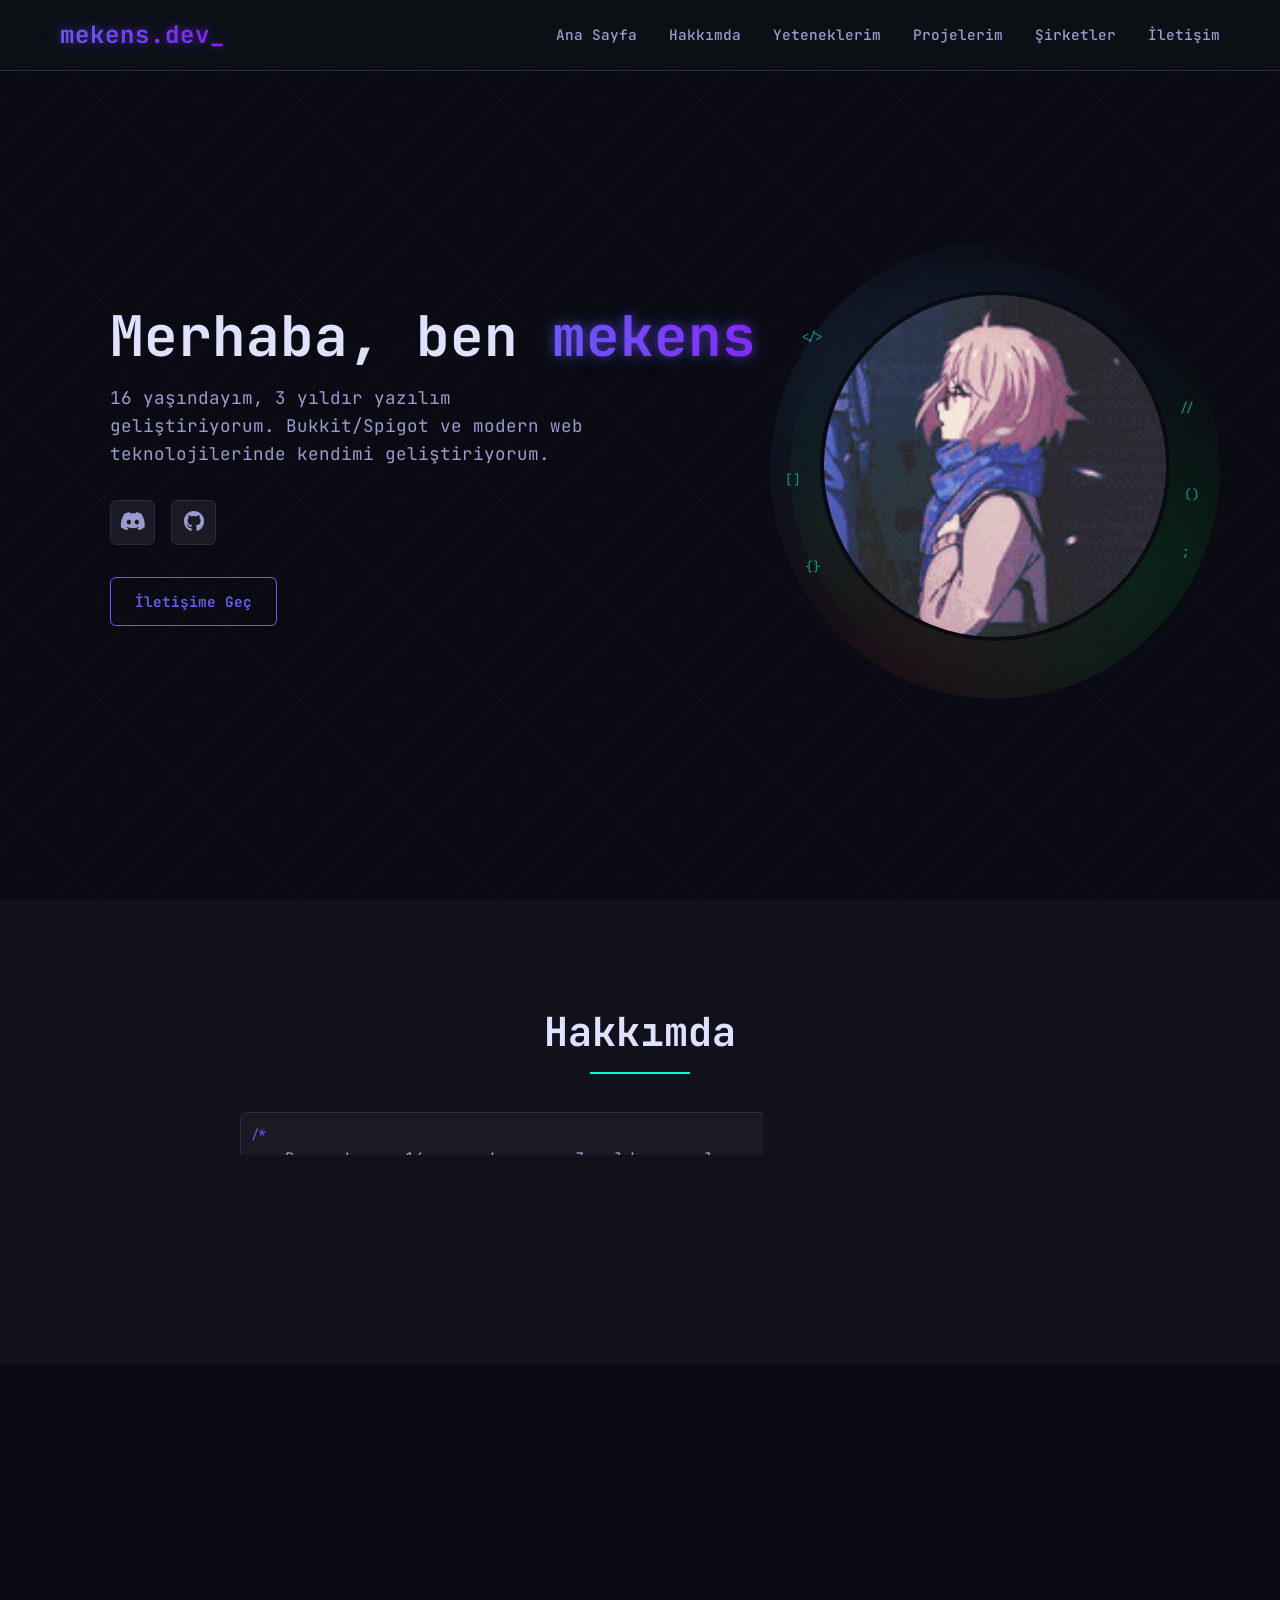
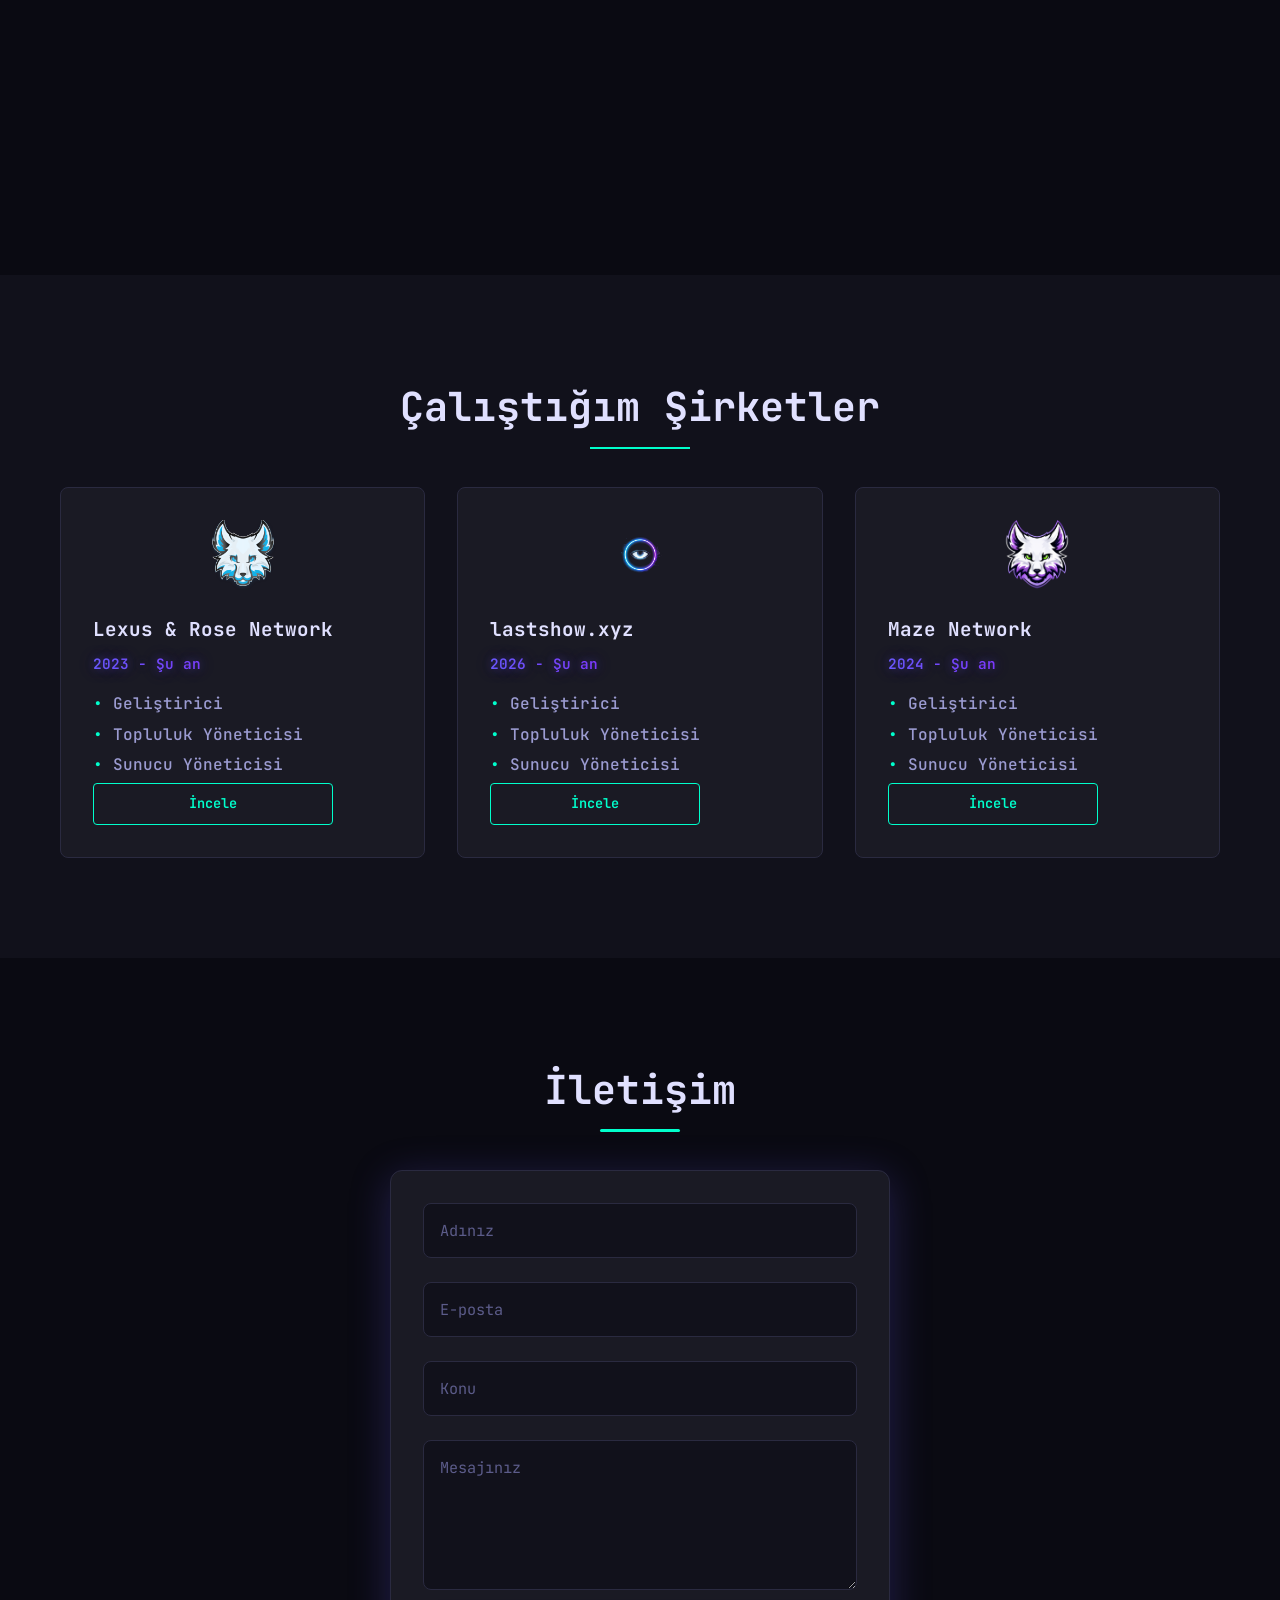
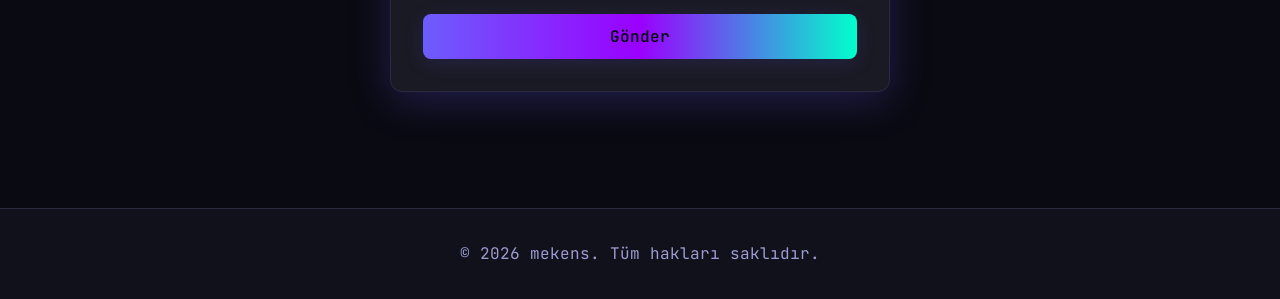
==== index.html @ 8256f4e7 "Update index.html" ====
<!DOCTYPE html>
<html lang="tr">
<head>
    <style>
        body {
            transition: opacity ease-in 0.2s;
        }

        body[unresolved] {
            opacity: 0;
            display: block;
            overflow: hidden;
            position: relative;
        }
    </style>
    <meta charset="UTF-8">
    <meta name="viewport" content="width=device-width, initial-scale=1.0">
    <title>mekens.dev</title>
    <link rel="icon" href="img/image.gif">
    <link rel="stylesheet" href="style.css?v=9">
    <link href="https://cdnjs.cloudflare.com/ajax/libs/font-awesome/6.0.0/css/all.min.css" rel="stylesheet">
    <link href="https://fonts.googleapis.com/css2?family=Inter:wght@300;400;500;600;700;800&amp;display=swap"
        rel="stylesheet">
    <style>
        .fade-in {
            opacity: 1 !important;
            transform: none !important;
            transition: all 0.8s cubic-bezier(.4, 2, .6, 1);
        }

        section,
        .skill-card,
        .company-card,
        .project-card {
            opacity: 0;
            transform: translateY(40px);
        }

        .fade-in-up {
            opacity: 0;
            transform: translateY(40px);
        }

        .fade-in-up.start-anim {
            opacity: 1 !important;
            transform: none !important;
            transition: all 0.8s cubic-bezier(.4, 2, .6, 1);
        }
        
        .stats-grid {
            display: grid;
            grid-template-columns: repeat(auto-fit, minmax(200px, 1fr));
            gap: 2rem;
            max-width: 800px;
            margin: 0 auto;
        }
        
        .stat-card {
            background: var(--bg-card);
            border: 1px solid var(--border-color);
            border-radius: 8px;
            padding: 2rem;
            text-align: center;
            transition: all 0.3s ease;
            position: relative;
            overflow: hidden;
            font-family: 'JetBrains Mono', monospace;
        }
        
        .stat-card::before {
            content: '';
            position: absolute;
            top: 0;
            left: 0;
            width: 100%;
            height: 3px;
            background: var(--terminal-green);
            transform: scaleX(0);
            transition: transform 0.3s ease;
        }
        
        .stat-card:hover::before {
            transform: scaleX(1);
        }
        
        .stat-card:hover {
            transform: translateY(-5px);
            border-color: var(--terminal-green);
            box-shadow: var(--shadow-medium);
        }
        
        .stat-number {
            font-size: 3.5rem;
            font-weight: 700;
            color: var(--terminal-green);
            line-height: 1.2;
            margin-bottom: 0.5rem;
        }
        
        .stat-label {
            font-size: 1rem;
            color: var(--text-secondary);
            text-transform: uppercase;
            letter-spacing: 1px;
        }
        
        .stat-icon {
            font-size: 2rem;
            color: var(--accent-primary);
            margin-bottom: 1rem;
        }
    </style>
</head>
<body>
<div id="loader">
    <div class="loader-content">
        <span class="loader-logo">mekens.dev</span>
        <div class="loader-bar">
            <div class="loader-progress"></div>
        </div>
        <p class="loader-text">Yükleniyor...</p>
    </div>
</div>
    <div class="matrix-bg"></div>
    <nav class="navbar">
        <div class="container nav-flex">
            <div class="logo">mekens.dev</div>
            <ul class="nav-menu">
                <li><a href="#home">Ana Sayfa</a></li>
                <li><a href="#about">Hakkımda</a></li>
                <li><a href="#skills">Yeteneklerim</a></li>
                <li><a href="#projects">Projelerim</a></li>
                <li><a href="#companies">Şirketler</a></li>
                <li><a href="#contact">İletişim</a></li>
            </ul>
            <div class="hamburger">
                <span></span><span></span><span></span>
            </div>
        </div>
    </nav>

    <section id="home" class="hero fade-in-up start-anim fade-in">
        <div class="container hero-flex">
            <div class="hero-text">
                <h1>Merhaba, ben <span class="highlight">mekens</span></h1>
                <p>16 yaşındayım, 3 yıldır yazılım geliştiriyorum. Bukkit/Spigot ve modern web teknolojilerinde kendimi
                    geliştiriyorum.</p>
                <div class="social-links">
                    <a href="https://discord.com/users/962366918805823518" target="_blank" title="Discord"><i class="fab fa-discord"></i></a>
                    <a href="https://github.com/imekensdev" target="_blank" title="GitHub"><i
class="fab fa-github"></i></a>
                </div>
                <a href="#contact" class="btn btn-primary">İletişime Geç</a>
            </div>
            <div class="hero-img fade-in-up start-anim">
                <div class="code-particle">&lt;/&gt;</div>
                <div class="code-particle">//</div>
                <div class="code-particle">{}</div>
                <div class="code-particle">()</div>
                <div class="code-particle">[]</div>
                <div class="code-particle">;</div>
                <img src="img/image.gif" alt="mekens" id="profile-pic">
            </div>
        </div>
    </section>

    <section id="about" class="about fade-in-up start-anim fade-in">
        <div class="container">
            <h2>Hakkımda</h2>
            <p>Ben mekens, 16 yaşındayım ve 3 yıldır yazılım geliştiriyorum. Front End ve Bukkit/Spigot plugin
                geliştirme konularında tecrübeliyim. Kod yazmayı, yeni teknolojiler öğrenmeyi ve yaratıcı projeler
                üretmeyi seviyorum.</p>
        </div>
    </section>

    <section id="skills" class="skills fade-in-up start-anim fade-in">
        <div class="container">
            <h2>Yeteneklerim</h2>
            <div class="skills-grid">
                <div class="skill-card fade-in">
                    <div class="skill-icon">
                        <i class="fab fa-html5"></i>
                    </div>
                    <span>HTML5</span>
                </div>
                <div class="skill-card fade-in">
                    <div class="skill-icon">
                        <i class="fab fa-java"></i>
                    </div>
                    <span>Java</span>
                </div>
                <div class="skill-card fade-in">
                    <div class="skill-icon">
                        <i class="fab fa-js"></i>
                    </div>
                    <span>JavaScript</span>
                </div>
                <div class="skill-card fade-in">
                    <div class="skill-icon">
                        <i class="fas fa-cube"></i>
                    </div>
                    <span>Bukkit/Spigot</span>
                </div>
            </div>
        </div>
    </section>

    <section id="projects" class="projects fade-in-up start-anim fade-in">
        <div class="container">
            <h2>Projelerim</h2>
            <div class="projects-grid">

                <div class="project-card fade-in">
                    <div class="project-image">
                        <img src="img/survivaltitanium.png" alt="Lexus Network Kutucu Furkan Sistemi">
                    </div>
                    <div class="project-content">
                        <h3>Lexus Network Kutucu Furkan Sistemi</h3>
                        <p>
                            Bukkit altyapısı ile Lexus Network sunucusu için Kutucu Furkan sistemi geliştirildi.

                            Oyuncular artık Kutucu Furkan üzerinden özel kutulara erişebilir ve çeşitli ödüller
                            kazanabilirler.

                            Sistem, oyuncuların farklı kutuları açarak nadir eşyalar, ekipmanlar ve çeşitli sürpriz
                            ödüller elde edebileceği bir mekanik sunar.

                            Kutuların içeriği oyunculara oyunda avantaj sağlayabilecek çeşitli eşyalar ve ödüller
                            barındıracak şekilde hazırlanmıştır.

                            Kutucu Furkan sistemi, sunucu ekonomisini ve oyuncu etkileşimini destekleyen gelişmiş bir
                            ödül ve kutu mekanizması olarak tasarlanmıştır.
                        </p>
                        <div class="project-links">
                            <a href="https://discord.gg/lexusnetwork" target="_blank" class="btn btn-small">İncele</a>
                        </div>
                    </div>
                </div>

<div class="project-card fade-in">
                    <div class="project-image">
                        <img src="img/lastshow.png" alt="lastshow.xyz Dijital Profil Sistemi">
                    </div>
                    <div class="project-content">
                        <h3>lastshow.xyz Dijital Profil Sistemi</h3>
                        <p>
PHP altyapısı ile geliştirilen bu sistem, kullanıcıların kendi dijital kimliklerini tek bir sayfa üzerinden oluşturabilmelerini sağlar.

Kullanıcılar artık profil, bağlantılar ve kişisel içeriklerini tek bir link altında toplayarak modern ve düzenli bir görünüm elde edebilirler.

Sistem, saniyeler içinde kişisel sayfa oluşturma imkânı sunarak hızlı ve pratik bir kullanım deneyimi sağlar.

Her kullanıcı kendi tarzına uygun tasarımı seçebilir, sosyal medya ve diğer bağlantılarını kolayca yönetebilir.

lastshow.xyz Dijital Profil Sistemi, dijital varlığını profesyonel şekilde sergilemek isteyen kullanıcılar için modern, hızlı ve esnek bir profil oluşturma çözümü olarak tasarlanmıştır.
                        </p>
                        <div class="project-links">
                            <a href="https://lastshow.xyz" target="_blank" class="btn btn-small">İncele</a>
                        </div>
                    </div>
                </div>

<div class="project-card fade-in">
                    <div class="project-image">
                        <img src="img/mazenetwork.png" alt="Maze Network Gelişmiş AmetistPvP Sunucusu">
                    </div>
                    <div class="project-content">
                        <h3>Maze Network Gelişmiş AmetistPvP Sunucusu</h3>
<p>
    <strong>Java ve Spigot/Paper tabanlı geliştirilen AmetistPvP sunucusu.</strong>
    Projede sunucuya özel oyun mekanikleri, sistemler ve GUI'ler dahil olmak üzere çeşitli Minecraft pluginleri geliştirdim.

    Sunucu altyapısında Java ve Spigot/Paper API kullanarak özel AmetistPvP sistemleri, oyuncu yönetimi, ekonomi ve oyun mekanikleri geliştirdim.
    Ayrıca sunucu ile entegre çalışan <strong>özel Maze Client</strong> üzerinde Minecraft 1.8.9 tabanlı geliştirmeler gerçekleştirdim.

    Projenin geliştirme ve altyapı süreçlerinde Java, Spigot/Paper, MySQL ve çeşitli sunucu teknolojilerini aktif olarak kullandım.
</p>
                        <div class="project-links">
                            <a href="https://discord.gg/AG2TsraMF6" target="_blank" class="btn btn-small">İncele</a>
                        </div>
                    </div>
                </div>

                <div class="project-card fade-in">
                    <div class="project-image">
                        <div class="placeholder-icon">
                            <i class="fas fa-question"></i>
                        </div>
                    </div>
                    <div class="project-content">
                        <h3>Eklenmedi</h3>
                        <p>Henüz Eklenmedi</p>
                        <div class="project-links">
                            <a href="#home" class="btn btn-small">İncele</a>
                        </div>
                    </div>
                </div>

            </div>
        </div>
    </section>

<section id="companies" class="companies fade-in-up start-anim fade-in">
    <div class="container">
        <h2>Çalıştığım Şirketler</h2>

        <div class="companies-list">

            <div class="company-card fade-in">
                <div class="company-logo">
                    <img src="img/lexusnetwork.png" alt="Lexus & Rose Network" class="company-image">
                </div>
                <div class="company-info">
                    <h3>Lexus & Rose Network</h3>
                    <span>2023 - Şu an</span>
                    <ul class="company-roles">
                        <li>Geliştirici</li>
                        <li>Topluluk Yöneticisi</li>
                        <li>Sunucu Yöneticisi</li>
                    </ul>
                    <a href="https://lexusnw.com.tr" target="_blank" class="btn btn-small company-btn">İncele</a>
                </div>
            </div>

                        <div class="company-card fade-in">
                <div class="company-logo">
                    <img src="img/lastshow.png" alt="lastshow.xyz" class="company-image">
                </div>
                <div class="company-info">
                    <h3>lastshow.xyz</h3>
                    <span>2026 - Şu an</span>
                    <ul class="company-roles">
                        <li>Geliştirici</li>
                        <li>Topluluk Yöneticisi</li>
                        <li>Sunucu Yöneticisi</li>
                    </ul>
                    <a href="https://lastshow.xyz" target="_blank" class="btn btn-small company-btn">İncele</a>
                </div>
            </div>
            
                                 <div class="company-card fade-in">
                <div class="company-logo">
                    <img src="img/mazenetwork.png" alt="Maze Network" class="company-image">
                </div>
                <div class="company-info">
                    <h3>Maze Network</h3>
                    <span>2024 - Şu an</span>
                    <ul class="company-roles">
                        <li>Geliştirici</li>
                        <li>Topluluk Yöneticisi</li>
                        <li>Sunucu Yöneticisi</li>
                    </ul>
                    <a href="https://discord.gg/AG2TsraMF6" target="_blank" class="btn btn-small company-btn">İncele</a>
                </div>
            </div>

        </div>
    </div>
</section>

    <section id="contact" class="contact fade-in-up start-anim fade-in">
        <div class="container">
            <h2>İletişim</h2>
            <form id="contact-form">
                <input type="text" name="name" placeholder="Adınız" required="">
                <input type="email" name="email" placeholder="E-posta" required="">
                <input type="text" name="subject" placeholder="Konu" required="">
                <textarea name="message" placeholder="Mesajınız" required=""></textarea>
                <button type="submit" class="btn btn-primary">Gönder</button>
            </form>
            <div id="form-message"></div>
        </div>
    </section>

    <footer class="footer">
        <div class="container">
            <p>© 2026 mekens. Tüm hakları saklıdır.</p>
        </div>
    </footer>

    <script src="main.min.js"></script>

    <script>
        function updateStatistics() {
            const projectCards = document.querySelectorAll('.project-card');
            let validProjects = 0;
            
            projectCards.forEach(card => {
                const title = card.querySelector('h3')?.textContent || '';
                const description = card.querySelector('p')?.textContent || '';
                
                if (!title.includes('Eklenmedi') && !description.includes('Henüz Eklenmedi')) {
                    validProjects++;
                }
            });
            
            const companyCards = document.querySelectorAll('.company-card');
            const totalCompanies = companyCards.length;
            
            const projectsElement = document.getElementById('total-projects');
            const companiesElement = document.getElementById('total-companies');
            
            if (projectsElement) {
                projectsElement.textContent = validProjects;
            }
            
            if (companiesElement) {
                companiesElement.textContent = totalCompanies;
            }
        }

        document.addEventListener('contextmenu', event => event.preventDefault());

        document.addEventListener('copy', event => event.preventDefault());
        document.addEventListener('cut', event => event.preventDefault());
        document.addEventListener('paste', event => event.preventDefault());

        document.onkeydown = function (e) {
            if (e.keyCode == 123) return false;
            if (e.ctrlKey && e.shiftKey && (e.keyCode == 73 || e.keyCode == 74 || e.keyCode == 67)) return false;
            if (e.ctrlKey && (e.keyCode == 85 || e.keyCode == 83)) return false;
        };

        document.addEventListener('DOMContentLoaded', function () {
            const themeToggleBtn = document.getElementById('theme-toggle');
            const body = document.body;
            const themeIcon = themeToggleBtn.querySelector('i');

            const savedTheme = localStorage.getItem('theme') || 'dark';
            if (savedTheme === 'light') {
                body.classList.add('light-mode');
                themeIcon.classList.remove('fa-moon');
                themeIcon.classList.add('fa-sun');
            } else {
                themeIcon.classList.add('fa-moon');
            }

            themeToggleBtn.addEventListener('click', () => {
                body.classList.toggle('light-mode');

                if (body.classList.contains('light-mode')) {
                    themeIcon.classList.remove('fa-moon');
                    themeIcon.classList.add('fa-sun');
                    localStorage.setItem('theme', 'light');
                } else {
                    themeIcon.classList.remove('fa-sun');
                    themeIcon.classList.add('fa-moon');
                    localStorage.setItem('theme', 'dark');
                }
            });

            const contactForm = document.getElementById('contact-form');
            const formMessageDiv = document.getElementById('form-message');

            if (contactForm) {
                contactForm.addEventListener('submit', function (e) {
                    e.preventDefault();

                    const name = contactForm.querySelector('input[name="name"]');
                    const email = contactForm.querySelector('input[name="email"]');
                    const subject = contactForm.querySelector('input[name="subject"]');
                    const message = contactForm.querySelector('textarea[name="message"]');

                    if (!name.value || !email.value || !subject.value || !message.value) {
                        showFormMessage('❌ Lütfen tüm alanları doldurun!', 'error');
                        return;
                    }

                    if (!email.value.includes('@') || !email.value.includes('.')) {
                        showFormMessage('❌ Geçerli bir e-posta adresi girin!', 'error');
                        return;
                    }

                    showFormMessage('✅ Mesajınız gönderiliyor...', 'info');
                    setTimeout(() => {
                        showFormMessage('✅ Başarıyla gönderildi!', 'success');
                        contactForm.reset();
                    }, 1500);

                });
            }

            function showFormMessage(text, type) {
                formMessageDiv.textContent = text;
                formMessageDiv.className = '';
                formMessageDiv.classList.add('form-message', type);
                setTimeout(() => {
                    formMessageDiv.textContent = '';
                    formMessageDiv.className = '';
                }, 5000);
            }
            
            updateStatistics();
        });

        window.addEventListener("load", function(){

setTimeout(()=>{

const loader = document.getElementById("loader")

loader.style.opacity = "0"
loader.style.transition = "opacity 0.5s ease"

setTimeout(()=>{
loader.style.display = "none"
},500)

},2000)

})
    </script>

</body>
</html>
---- style.css ----
@import url('https://fonts.googleapis.com/css2?family=JetBrains+Mono:wght@300;400;500;600;700&family=Inter:wght@300;400;500;600;700;800&display=swap');

:root {
    --bg-primary: #0a0a12;
    --bg-secondary: #11111b;
    --bg-card: #1a1a24;
    --bg-hover: #232334;
    --text-primary: #e0e0ff;
    --text-secondary: #9b9bd1;
    --text-muted: #5c5c8a;
    --accent-primary: #6d5dfc;
    --accent-secondary: #9a00ff;
    --accent-success: #00ffcc;
    --accent-warning: #ffcc00;
    --accent-error: #ff0066;
    --border-color: #2a2a40;
    --terminal-green: #00ffcc;
    --terminal-blue: #0099ff;
    --terminal-purple: #cc66ff;
    --shadow-light: 0 4px 20px rgba(109, 93, 252, 0.15);
    --shadow-medium: 0 8px 40px rgba(109, 93, 252, 0.25);
    --shadow-heavy: 0 16px 60px rgba(109, 93, 252, 0.35);
    --glow: 0 0 25px rgba(109, 93, 252, 0.5);
}

* {
    margin: 0;
    padding: 0;
    box-sizing: border-box;
}

body {
    font-family: 'Inter', sans-serif;
    background: var(--bg-primary);
    color: var(--text-primary);
    line-height: 1.6;
    overflow-x: hidden;
}

body::before {
    content: '';
    position: fixed;
    top: 0;
    left: 0;
    width: 100%;
    height: 100%;
    background: 
        radial-gradient(circle at 20% 80%, rgba(88, 166, 255, 0.05) 0%, transparent 50%),
        radial-gradient(circle at 80% 20%, rgba(247, 129, 102, 0.05) 0%, transparent 50%);
    pointer-events: none;
    z-index: -1;
}

.container {
    max-width: 1200px;
    margin: 0 auto;
    padding: 0 20px;
}

::-webkit-scrollbar {
    width: 12px;
}

::-webkit-scrollbar-track {
    background: var(--bg-secondary);
}

::-webkit-scrollbar-thumb {
    background: var(--accent-primary);
    border-radius: 6px;
    border: 2px solid var(--bg-secondary);
}

::-webkit-scrollbar-thumb:hover {
    background: var(--accent-secondary);
}

.navbar {
    background: rgba(13, 17, 23, 0.95);
    backdrop-filter: blur(20px);
    border-bottom: 1px solid var(--border-color);
    position: fixed;
    top: 0;
    width: 100%;
    z-index: 1000;
    transition: all 0.3s ease;
}

.nav-flex {
    display: flex;
    align-items: center;
    justify-content: space-between;
    height: 70px;
}

.logo {
    font-family: 'JetBrains Mono', monospace;
    font-size: 1.5rem;
    font-weight: 700;
    letter-spacing: 1px;
    position: relative;

    background: linear-gradient(90deg, #6d5dfc, #9a00ff, #00ffcc, #6d5dfc);
    background-size: 400%;
    -webkit-background-clip: text;
    -webkit-text-fill-color: transparent;
    animation: rgbFlow 6s linear infinite;

    text-shadow: 0 0 10px rgba(109, 93, 252, 0.4),
                 0 0 20px rgba(154, 0, 255, 0.3),
                 0 0 30px rgba(0, 255, 204, 0.2);
}

.logo::after {
    content: '_';
    animation: blink 1s infinite;
    color: #58a6ff;
}

@keyframes rgbFlow {
    0% { background-position: 0% 50%; }
    50% { background-position: 100% 50%; }
    100% { background-position: 0% 50%; }
}

@keyframes blink {
    0%, 50%, 100% { opacity: 1; }
    25%, 75% { opacity: 0; }
}

.nav-menu {
    display: flex;
    gap: 2rem;
    list-style: none;
}

.nav-menu li a {
    text-decoration: none;
    color: var(--text-secondary);
    font-weight: 500;
    font-size: 0.9rem;
    transition: all 0.3s ease;
    position: relative;
    padding: 8px 0;
    font-family: 'JetBrains Mono', monospace;
}

.nav-menu li a::before {
    content: '>';
    position: absolute;
    left: -15px;
    opacity: 0;
    color: var(--terminal-green);
    transition: all 0.3s ease;
}

.nav-menu li a:hover {
    color: var(--text-primary);
}

.nav-menu li a:hover::before {
    opacity: 1;
    left: -20px;
}

.hamburger {
    display: none;
    flex-direction: column;
    cursor: pointer;
    gap: 4px;
}

.hamburger span {
    width: 25px;
    height: 2px;
    background: var(--accent-primary);
    border-radius: 1px;
    transition: all 0.3s ease;
}

.hero {
    background: var(--bg-primary);
    padding: 120px 0 80px 0;
    min-height: 100vh;
    display: flex;
    align-items: center;
    position: relative;
}

.hero::before {
    content: '';
    position: absolute;
    top: 0;
    left: 0;
    width: 100%;
    height: 100%;
    background: 
        linear-gradient(45deg, transparent 49%, rgba(88, 166, 255, 0.03) 50%, transparent 51%),
        linear-gradient(-45deg, transparent 49%, rgba(247, 129, 102, 0.03) 50%, transparent 51%);
    background-size: 50px 50px;
    pointer-events: none;
}

.hero-flex {
    display: flex;
    align-items: center;
    justify-content: space-between;
    gap: 4rem;
    position: relative;
    z-index: 1;
}

.hero-text {
    flex: 1;
}

.hero-text h1 {
    font-family: 'JetBrains Mono', monospace;
    font-size: 3.5rem;
    font-weight: 700;
    margin-bottom: 1rem;
    line-height: 1.1;
    color: var(--text-primary);
}

.hero-text h1 .highlight {
    background: linear-gradient(90deg, #6d5dfc, #9a00ff, #00ffcc, #6d5dfc);
    background-size: 400%;
    -webkit-background-clip: text;
    -webkit-text-fill-color: transparent;
    animation: rgbFlow 6s linear infinite;

    text-shadow: 0 0 10px rgba(109, 93, 252, 0.4),
                 0 0 20px rgba(154, 0, 255, 0.3),
                 0 0 30px rgba(0, 255, 204, 0.2);
}

@keyframes rgbFlow {
    0% { background-position: 0% 50%; }
    50% { background-position: 100% 50%; }
    100% { background-position: 0% 50%; }
}

.hero-text p {
    font-size: 1.1rem;
    color: var(--text-secondary);
    margin-bottom: 2rem;
    max-width: 500px;
    font-family: 'JetBrains Mono', monospace;
}

.hero-text p::before {
    content: '';
    color: var(--accent-primary);
}

.btn {
    padding: 12px 24px;
    border-radius: 6px;
    border: 1px solid var(--accent-primary);
    font-size: 0.9rem;
    font-weight: 600;
    background: transparent;
    color: var(--accent-primary);
    cursor: pointer;
    transition: all 0.3s ease;
    text-decoration: none;
    display: inline-block;
    position: relative;
    overflow: hidden;
    font-family: 'JetBrains Mono', monospace;
}

.btn::before {
    content: '';
    position: absolute;
    top: 0;
    left: -100%;
    width: 100%;
    height: 100%;
    background: var(--accent-primary);
    transition: left 0.3s ease;
    z-index: -1;
}

.btn:hover::before {
    left: 0;
}

.btn:hover {
    color: var(--bg-primary);
    transform: translateY(-2px);
    box-shadow: var(--shadow-medium);
}

.btn-small {
    padding: 8px 16px;
    font-size: 0.8rem;
}

.hero-img {
    position: relative;
}

.hero-img::before {
    content: '';
    position: absolute;
    top: -50px;
    left: -50px;
    right: -50px;
    bottom: -50px;
    background: 
        radial-gradient(circle at 20% 30%, rgba(88, 166, 255, 0.1) 0%, transparent 50%),
        radial-gradient(circle at 80% 70%, rgba(0, 255, 65, 0.1) 0%, transparent 50%),
        radial-gradient(circle at 40% 80%, rgba(247, 129, 102, 0.1) 0%, transparent 50%);
    border-radius: 50%;
    z-index: -1;
    animation: float 6s ease-in-out infinite;
}

.hero-img::after {
    content: '';
    position: absolute;
    top: -30px;
    left: -30px;
    right: -30px;
    bottom: -30px;
    background: 
        radial-gradient(circle at 60% 20%, rgba(88, 166, 255, 0.05) 0%, transparent 50%),
        radial-gradient(circle at 10% 60%, rgba(0, 255, 65, 0.05) 0%, transparent 50%);
    border-radius: 50%;
    z-index: -2;
    animation: float 8s ease-in-out infinite reverse;
}

.code-particle {
    position: absolute;
    color: var(--terminal-green);
    font-family: 'JetBrains Mono', monospace;
    font-size: 0.8rem;
    opacity: 0.6;
    pointer-events: none;
    animation: particleFloat 4s ease-in-out infinite;
}

.code-particle:nth-child(1) {
    top: 10%;
    left: -20px;
    animation-delay: 0s;
}

.code-particle:nth-child(2) {
    top: 30%;
    right: -25px;
    animation-delay: 1s;
}

.code-particle:nth-child(3) {
    bottom: 20%;
    left: -15px;
    animation-delay: 2s;
}

.code-particle:nth-child(4) {
    bottom: 40%;
    right: -30px;
    animation-delay: 3s;
}

.code-particle:nth-child(5) {
    top: 50%;
    left: -35px;
    animation-delay: 0.5s;
}

.code-particle:nth-child(6) {
    top: 70%;
    right: -20px;
    animation-delay: 1.5s;
}

@keyframes float {
    0%, 100% { transform: translateY(0px) rotate(0deg); }
    50% { transform: translateY(-10px) rotate(180deg); }
}

@keyframes particleFloat {
    0%, 100% { 
        transform: translateY(0px) translateX(0px) rotate(0deg);
        opacity: 0.6;
    }
    25% { 
        transform: translateY(-15px) translateX(5px) rotate(90deg);
        opacity: 0.8;
    }
    50% { 
        transform: translateY(-10px) translateX(-5px) rotate(180deg);
        opacity: 0.4;
    }
    75% { 
        transform: translateY(-5px) translateX(10px) rotate(270deg);
        opacity: 0.9;
    }
}

.hero-img img {
    width: 350px;
    height: 350px;
    border-radius: 50%;
    object-fit: cover;
    border: 4px solid var(--bg-primary);
    transition: all 0.3s ease;
    position: relative;
    z-index: 1;
}

.hero-img:hover img {
    transform: scale(1.05);
}

.social-links {
    display: flex;
    gap: 1rem;
    margin-bottom: 2rem;
}

.social-links a {
    color: var(--text-secondary);
    font-size: 1.3rem;
    background: var(--bg-card);
    border: 1px solid var(--border-color);
    border-radius: 6px;
    width: 45px;
    height: 45px;
    display: flex;
    align-items: center;
    justify-content: center;
    transition: all 0.3s ease;
    text-decoration: none;
}

.social-links a:hover {
    color: var(--terminal-green);
    background: var(--bg-hover);
    border-color: var(--terminal-green);
    transform: translateY(-3px);
    box-shadow: var(--shadow-light);
}

section {
    padding: 100px 0;
    position: relative;
}

section h2 {
    font-family: 'JetBrains Mono', monospace;
    font-size: 2.5rem;
    font-weight: 700;
    margin-bottom: 3rem;
    text-align: center;
    color: var(--text-primary);
    position: relative;
}

section h2::before {
    content: '';
    color: var(--accent-primary);
}

section h2::after {
    content: '';
    position: absolute;
    bottom: -10px;
    left: 50%;
    transform: translateX(-50%);
    width: 100px;
    height: 2px;
    background: var(--terminal-green);
}

.about {
    background: var(--bg-secondary);
}

.about p {
    max-width: 800px;
    margin: 0 auto;
    font-size: 1rem;
    color: var(--text-secondary);
    text-align: center;
    line-height: 1.8;
    font-family: 'JetBrains Mono', monospace;
    background: var(--bg-card);
    padding: 2rem;
    border-radius: 8px;
    border: 1px solid var(--border-color);
    position: relative;
}

.about p::before {
    content: '/*';
    position: absolute;
    top: 10px;
    left: 10px;
    color: var(--accent-primary);
    font-size: 0.8rem;
}

.about p::after {
    content: '*/';
    position: absolute;
    bottom: 10px;
    right: 10px;
    color: var(--accent-primary);
    font-size: 0.8rem;
}

/* Skills Section */
.skills-grid {
    display: grid;
    grid-template-columns: repeat(auto-fit, minmax(200px, 1fr));
    gap: 2rem;
    max-width: 900px;
    margin: 0 auto;
}

.skill-card {
    background: var(--bg-card);
    border: 1px solid var(--border-color);
    border-radius: 8px;
    padding: 2rem;
    text-align: center;
    transition: all 0.3s ease;
    position: relative;
    overflow: hidden;
    font-family: 'JetBrains Mono', monospace;
}

.skill-card::before {
    content: '';
    position: absolute;
    top: 0;
    left: 0;
    width: 100%;
    height: 3px;
    background: var(--terminal-green);
    transform: scaleX(0);
    transition: transform 0.3s ease;
}

.skill-card:hover::before {
    transform: scaleX(1);
}

.skill-card:hover {
    transform: translateY(-5px);
    border-color: var(--terminal-green);
    box-shadow: var(--shadow-medium);
}

.skill-icon {
    width: 70px;
    height: 70px;
    margin: 0 auto 1rem auto;
    display: flex;
    align-items: center;
    justify-content: center;
}

.skill-icon i {
    font-size: 3rem;
    color: var(--accent-primary);
    transition: all 0.3s ease;
}

.skill-card:hover .skill-icon i {
    transform: scale(1.1);
    color: var(--terminal-green);
}

.skill-card span {
    font-size: 1rem;
    font-weight: 600;
    color: var(--text-primary);
}

.projects {
    background: var(--bg-primary);
}

.projects-grid {
    display: grid;
    grid-template-columns: repeat(auto-fit, minmax(400px, 1fr));
    gap: 2rem;
}

.project-card {
    background: var(--bg-card);
    border: 1px solid var(--border-color);
    border-radius: 8px;
    overflow: hidden;
    transition: all 0.3s ease;
    position: relative;
    font-family: 'JetBrains Mono', monospace;
}

.project-card::before {
    content: '';
    position: absolute;
    top: 0;
    left: 0;
    width: 100%;
    height: 3px;
    background: var(--terminal-green);
    transform: scaleX(0);
    transition: transform 0.3s ease;
}

.project-card:hover::before {
    transform: scaleX(1);
}

.project-card:hover {
    transform: translateY(-5px);
    border-color: var(--terminal-green);
    box-shadow: var(--shadow-medium);
}

.project-image {
    height: 200px;
    overflow: hidden;
    position: relative;
}

.project-image img {
    width: 100%;
    height: 100%;
    object-fit: cover;
    transition: transform 0.3s ease;
}

.project-card:hover .project-image img {
    transform: scale(1.05);
}

.placeholder-icon {
    width: 100%;
    height: 100%;
    display: flex;
    align-items: center;
    justify-content: center;
    background: var(--bg-hover);
    color: var(--accent-primary);
    font-size: 3rem;
}

.project-content {
    padding: 1.5rem;
}

.project-content h3 {
    font-size: 1.3rem;
    font-weight: 700;
    margin-bottom: 1rem;
    color: var(--text-primary);
}

.project-content p {
    color: var(--text-secondary);
    margin-bottom: 1.5rem;
    line-height: 1.6;
    font-size: 0.9rem;
}

.project-links {
    display: flex;
    gap: 1rem;
}

.companies {
    background: var(--bg-secondary);
}

.companies-list {
    display: grid;
    grid-template-columns: repeat(auto-fit, minmax(300px, 1fr));
    gap: 2rem;
    max-width: 1200px;
    margin: 0 auto;
}

.company-card {
    background: var(--bg-card);
    border: 1px solid var(--border-color);
    border-radius: 8px;
    padding: 2rem;
    display: flex;
    flex-direction: column;
    gap: 1.5rem;
    min-width: 300px;
    transition: all 0.3s ease;
    font-family: 'JetBrains Mono', monospace;
    position: relative;
}

.company-card::before {
    content: '';
    position: absolute;
    top: 0;
    left: 0;
    width: 100%;
    height: 3px;
    background: var(--terminal-green);
    transform: scaleX(0);
    transition: transform 0.3s ease;
}

.company-card:hover::before {
    transform: scaleX(1);
}

.company-card:hover {
    transform: translateY(-3px);
    border-color: var(--terminal-green);
    box-shadow: var(--shadow-medium);
}

.company-logo {
    width: 70px;
    height: 70px;
    display: flex;
    align-items: center;
    justify-content: center;
    align-self: center;
}

.company-image {
    width: 100%;
    height: 100%;
    object-fit: contain;
    border-radius: 6px;
}

.company-info h3 {
    font-size: 1.2rem;
    font-weight: 700;
    margin-bottom: 0.5rem;
    color: var(--text-primary);
}

.company-info span {
    font-weight: 600;
    margin-bottom: 0.5rem;
    display: block;
    font-size: 0.9rem;

    background: linear-gradient(90deg, #6d5dfc, #9a00ff, #00ffcc, #6d5dfc);
    background-size: 400%;
    -webkit-background-clip: text;
    -webkit-text-fill-color: transparent;
    animation: rgbFlow 6s linear infinite;

    text-shadow: 0 0 10px rgba(109, 93, 252, 0.4),
                 0 0 20px rgba(154, 0, 255, 0.3),
                 0 0 30px rgba(0, 255, 204, 0.2);
}

/* Şirket kartları için incele butonu stili */
.company-btn {
    margin-top: auto;
    width: 100%;
    text-align: center;
    background: transparent;
    border: 1px solid var(--terminal-green);
    color: var(--terminal-green);
    font-size: 0.85rem;
    padding: 0.6rem 1rem;
    border-radius: 4px;
    transition: all 0.3s ease;
    position: relative;
    overflow: hidden;
    z-index: 1;
}

.company-btn::before {
    content: '';
    position: absolute;
    top: 0;
    left: -100%;
    width: 100%;
    height: 100%;
    background: var(--terminal-green);
    transition: left 0.3s ease;
    z-index: -1;
}

.company-btn:hover::before {
    left: 0;
}

.company-btn:hover {
    color: var(--bg-primary);
    transform: translateY(-2px);
    box-shadow: 0 0 15px var(--terminal-green);
}

.company-info {
    display: flex;
    flex-direction: column;
    flex: 1;
}

.company-card {
    display: flex;
    flex-direction: column;
    align-items: flex-start;
    min-width: 300px;
    height: 100%;
    min-height: 320px;
}

@media (max-width: 768px) {
    .company-card {
        min-width: 280px;
    }
}

@media (max-width: 480px) {
    .company-card {
        min-width: 250px;
        padding: 1.5rem;
    }
}

@keyframes rgbFlow {
    0% { background-position: 0% 50%; }
    50% { background-position: 100% 50%; }
    100% { background-position: 0% 50%; }
}

.company-info p {
    color: var(--text-secondary);
    margin: 0.2rem 0;
    font-size: 0.85rem;
}

.contact {
    background: var(--bg-primary);
    padding: 100px 0;
    position: relative;
}

.contact h2 {
    text-align: center;
    font-family: 'JetBrains Mono', monospace;
    font-size: 2.5rem;
    color: var(--text-primary);
    margin-bottom: 3rem;
    position: relative;
}

.contact h2::after {
    content: '';
    position: absolute;
    bottom: -10px;
    left: 50%;
    transform: translateX(-50%);
    width: 80px;
    height: 3px;
    background: var(--terminal-green);
    border-radius: 2px;
}

.contact form {
    max-width: 500px;
    margin: 0 auto;
    display: flex;
    flex-direction: column;
    gap: 1.5rem;
    padding: 2rem;
    background: var(--bg-card);
    border-radius: 12px;
    border: 1px solid var(--border-color);
    box-shadow: var(--shadow-medium);
    transition: all 0.3s ease;
}

.contact form:hover {
    box-shadow: var(--shadow-heavy);
}

.contact input,
.contact textarea {
    padding: 1rem;
    background: var(--bg-secondary);
    border: 1px solid var(--border-color);
    border-radius: 8px;
    color: var(--text-primary);
    font-size: 0.95rem;
    font-family: 'JetBrains Mono', monospace;
    transition: all 0.3s ease;
}

.contact input::placeholder,
.contact textarea::placeholder {
    color: var(--text-muted);
}

.contact input:focus,
.contact textarea:focus {
    outline: none;
    border-color: var(--terminal-green);
    box-shadow: 0 0 12px rgba(0, 255, 204, 0.5);
}

.contact textarea {
    min-height: 150px;
    resize: vertical;
}

.contact button {
    padding: 12px 24px;
    border-radius: 8px;
    border: none;
    font-size: 1rem;
    font-weight: 600;
    background: linear-gradient(90deg, #6d5dfc, #9a00ff, #00ffcc);
    color: var(--bg-primary);
    cursor: pointer;
    transition: all 0.3s ease;
    box-shadow: var(--shadow-light);
}

.contact button:hover {
    transform: translateY(-2px);
    box-shadow: var(--shadow-medium), 0 0 15px rgba(109, 93, 252, 0.6);
}

#form-message {
    text-align: center;
    margin-top: 1rem;
    font-weight: 500;
    font-family: 'JetBrains Mono', monospace;
    color: var(--accent-success);
    transition: all 0.3s ease;
}

.footer {
    background: var(--bg-secondary);
    border-top: 1px solid var(--border-color);
    text-align: center;
    padding: 2rem 0;
    color: var(--text-secondary);
    font-family: 'JetBrains Mono', monospace;
}

.footer p::before {
    content: '';
    color: var(--accent-primary);
}

.fade-in-up {
    opacity: 0;
    transform: translateY(30px);
    animation: fadeInUp 0.8s ease forwards;
}

@keyframes fadeInUp {
    to {
        opacity: 1;
        transform: translateY(0);
    }
}

.matrix-bg {
    position: fixed;
    top: 0;
    left: 0;
    width: 100%;
    height: 100%;
    pointer-events: none;
    z-index: -2;
    opacity: 0.03;
}

.matrix-bg::before {
    content: '01';
    position: absolute;
    top: -100%;
    left: 0;
    width: 100%;
    height: 100%;
    background: linear-gradient(transparent, var(--terminal-green), transparent);
    animation: matrix 20s linear infinite;
    font-family: 'JetBrains Mono', monospace;
    font-size: 1rem;
    color: var(--terminal-green);
    text-shadow: 0 0 5px var(--terminal-green);
}

@keyframes matrix {
    0% { transform: translateY(-100%); }
    100% { transform: translateY(100vh); }
}

/* Responsive */
@media (max-width: 1024px) {
    .hero-text h1 {
        font-size: 3rem;
    }
    
    .hero-img img {
        width: 300px;
        height: 300px;
    }
}

@media (max-width: 768px) {
    .hero-flex {
        flex-direction: column-reverse;
        text-align: center;
        gap: 2rem;
        min-height: 80vh;
        justify-content: center;
    }
    
    .hero-text h1 {
        font-size: 2.5rem;
        margin-bottom: 1rem;
    }
    
    .hero-text p {
        font-size: 1rem;
        margin-bottom: 1.5rem;
    }
    
    .social-links {
        justify-content: center;
        margin-bottom: 1.5rem;
    }
    
    .hero-img {
        margin-bottom: 1rem;
    }
    
    .hero-img img {
        width: 250px;
        height: 250px;
    }
    
    .code-particle {
        font-size: 0.6rem;
    }
    
    .code-particle:nth-child(1) {
        top: 5%;
        left: -15px;
    }
    
    .code-particle:nth-child(2) {
        top: 25%;
        right: -20px;
    }
    
    .code-particle:nth-child(3) {
        bottom: 15%;
        left: -10px;
    }
    
    .code-particle:nth-child(4) {
        bottom: 35%;
        right: -25px;
    }
    
    .code-particle:nth-child(5) {
        top: 45%;
        left: -30px;
    }
    
    .code-particle:nth-child(6) {
        top: 65%;
        right: -15px;
    }
    
    .hero-img::before {
        top: -30px;
        left: -30px;
        right: -30px;
        bottom: -30px;
    }
    
    .hero-img::after {
        top: -20px;
        left: -20px;
        right: -20px;
        bottom: -20px;
    }
    
    .nav-menu {
        display: none;
        position: absolute;
        top: 70px;
        left: 0;
        width: 100%;
        background: var(--bg-primary);
        flex-direction: column;
        padding: 2rem;
        border-top: 1px solid var(--border-color);
    }
    
    .nav-menu.active {
        display: flex;
    }
    
    .hamburger {
        display: flex;
    }
    
    .projects-grid {
        grid-template-columns: 1fr;
    }
    
    .skills-grid {
        grid-template-columns: repeat(auto-fit, minmax(150px, 1fr));
    }
}

@media (max-width: 480px) {
    .container {
        padding: 0 15px;
    }
    
    .hero {
        padding: 100px 0 60px 0;
        min-height: 90vh;
    }
    
    .hero-flex {
        gap: 1.5rem;
        min-height: 70vh;
    }
    
    .hero-text h1 {
        font-size: 2rem;
        margin-bottom: 0.8rem;
    }
    
    .hero-text p {
        font-size: 0.9rem;
        margin-bottom: 1.2rem;
    }
    
    .social-links {
        margin-bottom: 1.2rem;
    }
    
    .hero-img img {
        width: 200px;
        height: 200px;
    }
    

    .code-particle {
        font-size: 0.5rem;
    }
    
    .code-particle:nth-child(1) {
        top: 3%;
        left: -10px;
    }
    
    .code-particle:nth-child(2) {
        top: 20%;
        right: -15px;
    }
    
    .code-particle:nth-child(3) {
        bottom: 10%;
        left: -8px;
    }
    
    .code-particle:nth-child(4) {
        bottom: 30%;
        right: -20px;
    }
    
    .code-particle:nth-child(5) {
        top: 40%;
        left: -25px;
    }
    
    .code-particle:nth-child(6) {
        top: 60%;
        right: -12px;
    }
    
    .hero-img::before {
        top: -20px;
        left: -20px;
        right: -20px;
        bottom: -20px;
    }
    
    .hero-img::after {
        top: -15px;
        left: -15px;
        right: -15px;
        bottom: -15px;
    }
    
    section h2 {
        font-size: 2rem;
    }
    
    .company-card {
        min-width: 250px;
        flex-direction: column;
        text-align: center;
    }
}

html {
    scroll-behavior: smooth;
}

.theme-controls {
    display: flex;
    align-items: center;
    gap: 15px;
    margin-left: 20px;
}

.theme-btn {
    background: var(--bg-card);
    border: 1px solid var(--border-color);
    color: var(--text-primary);
    width: 40px;
    height: 40px;
    border-radius: 8px;
    display: flex;
    align-items: center;
    justify-content: center;
    cursor: pointer;
    transition: all 0.3s ease;
    font-size: 1.2rem;
}

.theme-btn:hover {
    border-color: var(--accent-primary);
    color: var(--accent-primary);
    transform: translateY(-2px);
    box-shadow: var(--shadow-light);
}

.color-picker {
    display: flex;
    gap: 8px;
}

.color-btn {
    width: 30px;
    height: 30px;
    border-radius: 6px;
    border: 2px solid transparent;
    cursor: pointer;
    transition: all 0.3s ease;
}

.color-btn:hover {
    transform: scale(1.15);
    border-color: var(--text-primary);
    box-shadow: 0 0 10px currentColor;
}

.color-btn.active {
    border-color: white;
    box-shadow: 0 0 15px currentColor;
    transform: scale(1.1);
}

:root {
    --bg-primary: #0a0a12;
    --bg-secondary: #11111b;
    --bg-card: #1a1a24;
    --bg-hover: #232334;
    --text-primary: #e0e0ff;
    --text-secondary: #9b9bd1;
    --text-muted: #5c5c8a;
    --accent-primary: #6d5dfc;
    --accent-secondary: #9a00ff;
    --border-color: #2a2a40;
}

body.light-mode {
    --bg-primary: #f4f4f8;
    --bg-secondary: #e8e8f0;
    --bg-card: #ffffff;
    --bg-hover: #f0f0fa;
    --text-primary: #1a1a2e;
    --text-secondary: #4a4a6a;
    --text-muted: #7a7a9a;
    --border-color: #d0d0e0;
    --shadow-light: 0 4px 20px rgba(0, 0, 0, 0.1);
    --shadow-medium: 0 8px 40px rgba(0, 0, 0, 0.15);
    --glow: 0 0 25px rgba(109, 93, 252, 0.3);
}

body.theme-blue {
    --accent-primary: #3b82f6;
    --accent-secondary: #1e40af;
    --terminal-green: #3b82f6;
    --glow: 0 0 25px rgba(59, 130, 246, 0.5);
}
body.theme-red {
    --accent-primary: #ef4444;
    --accent-secondary: #b91c1c;
    --terminal-green: #ef4444;
    --glow: 0 0 25px rgba(239, 68, 68, 0.5);
}
body.theme-green {
    --accent-primary: #10b981;
    --accent-secondary: #047857;
    --terminal-green: #10b981;
    --glow: 0 0 25px rgba(16, 185, 129, 0.5);
}

@media (max-width: 768px) {
    .nav-flex {
        flex-wrap: wrap;
        height: auto;
        padding: 10px 0;
    }
    .theme-controls {
        order: 3;
        margin-left: 0;
        width: 100%;
        justify-content: flex-end;
        margin-top: 10px;
    }
}

.form-message {
    text-align: center;
    margin-top: 1rem;
    padding: 12px 20px;
    border-radius: 6px;
    font-family: 'JetBrains Mono', monospace;
    font-weight: 500;
    animation: slideIn 0.3s ease-out forwards;
    border: 1px solid transparent;
}

@keyframes slideIn {
    0% {
        opacity: 0;
        transform: translateY(-10px);
    }
    100% {
        opacity: 1;
        transform: translateY(0);
    }
}

.form-message.success {
    background: rgba(0, 255, 204, 0.1);
    color: var(--terminal-green);
    border-color: var(--terminal-green);
    box-shadow: 0 0 15px rgba(0, 255, 204, 0.2);
}

.form-message.error {
    background: rgba(255, 0, 102, 0.1);
    color: var(--accent-error);
    border-color: var(--accent-error);
    box-shadow: 0 0 15px rgba(255, 0, 102, 0.2);
}

.form-message.info {
    background: rgba(0, 153, 255, 0.1);
    color: var(--terminal-blue);
    border-color: var(--terminal-blue);
    box-shadow: 0 0 15px rgba(0, 153, 255, 0.2);
}

.company-roles {
    list-style: none;
    padding: 0;
    margin: 0.5rem 0 0 0;
}

.company-roles li {
    position: relative;
    padding-left: 20px;
    margin-bottom: 0.3rem;
    font-weight: 500;
    color: var(--text-secondary);
    font-family: 'JetBrains Mono', monospace;
}

.company-roles li::before {
    content: "•";
    position: absolute;
    left: 0;
    color: var(--terminal-green);
}

/* LOADING SCREEN */

#loader{
position:fixed;
top:0;
left:0;
width:100%;
height:100%;
background:#0a0a12;
display:flex;
align-items:center;
justify-content:center;
z-index:99999;
flex-direction:column;
font-family:'JetBrains Mono',monospace;
}

.loader-content{
text-align:center;
}

.loader-logo{
font-size:2rem;
font-weight:700;

background:linear-gradient(90deg,#6d5dfc,#9a00ff,#00ffcc,#6d5dfc);
background-size:400%;
-webkit-background-clip:text;
-webkit-text-fill-color:transparent;

animation:rgbFlow 6s linear infinite;
}

.loader-bar{
width:250px;
height:4px;
background:#1a1a24;
border-radius:4px;
margin:20px auto;
overflow:hidden;
}

.loader-progress{
width:0%;
height:100%;
background: var(--terminal-green);
animation:loading 2s linear forwards;
}

.loader-text{
font-size:0.8rem;
color:#9b9bd1;
opacity:0.8;
}

@keyframes loading{
0%{width:0%}
100%{width:100%}
}

.stats-grid {
    display: grid;
    grid-template-columns: repeat(auto-fit, minmax(200px, 1fr));
    gap: 2rem;
    max-width: 800px;
    margin: 0 auto;
}

.stat-card {
    background: var(--bg-card);
    border: 1px solid var(--border-color);
    border-radius: 8px;
    padding: 2rem;
    text-align: center;
    transition: all 0.3s ease;
    position: relative;
    overflow: hidden;
    font-family: 'JetBrains Mono', monospace;
}

.stat-card::before {
    content: '';
    position: absolute;
    top: 0;
    left: 0;
    width: 100%;
    height: 3px;
    background: var(--terminal-green);
    transform: scaleX(0);
    transition: transform 0.3s ease;
}

.stat-card:hover::before {
    transform: scaleX(1);
}

.stat-card:hover {
    transform: translateY(-5px);
    border-color: var(--terminal-green);
    box-shadow: var(--shadow-medium);
}

.stat-number {
    font-size: 3.5rem;
    font-weight: 700;
    color: var(--terminal-green);
    line-height: 1.2;
    margin-bottom: 0.5rem;
}

.stat-label {
    font-size: 1rem;
    color: var(--text-secondary);
    text-transform: uppercase;
    letter-spacing: 1px;
}

.stat-icon {
    font-size: 2rem;
    color: var(--accent-primary);
    margin-bottom: 1rem;
}

@media (max-width: 768px) {
    .stat-number {
        font-size: 2.5rem;
    }
}
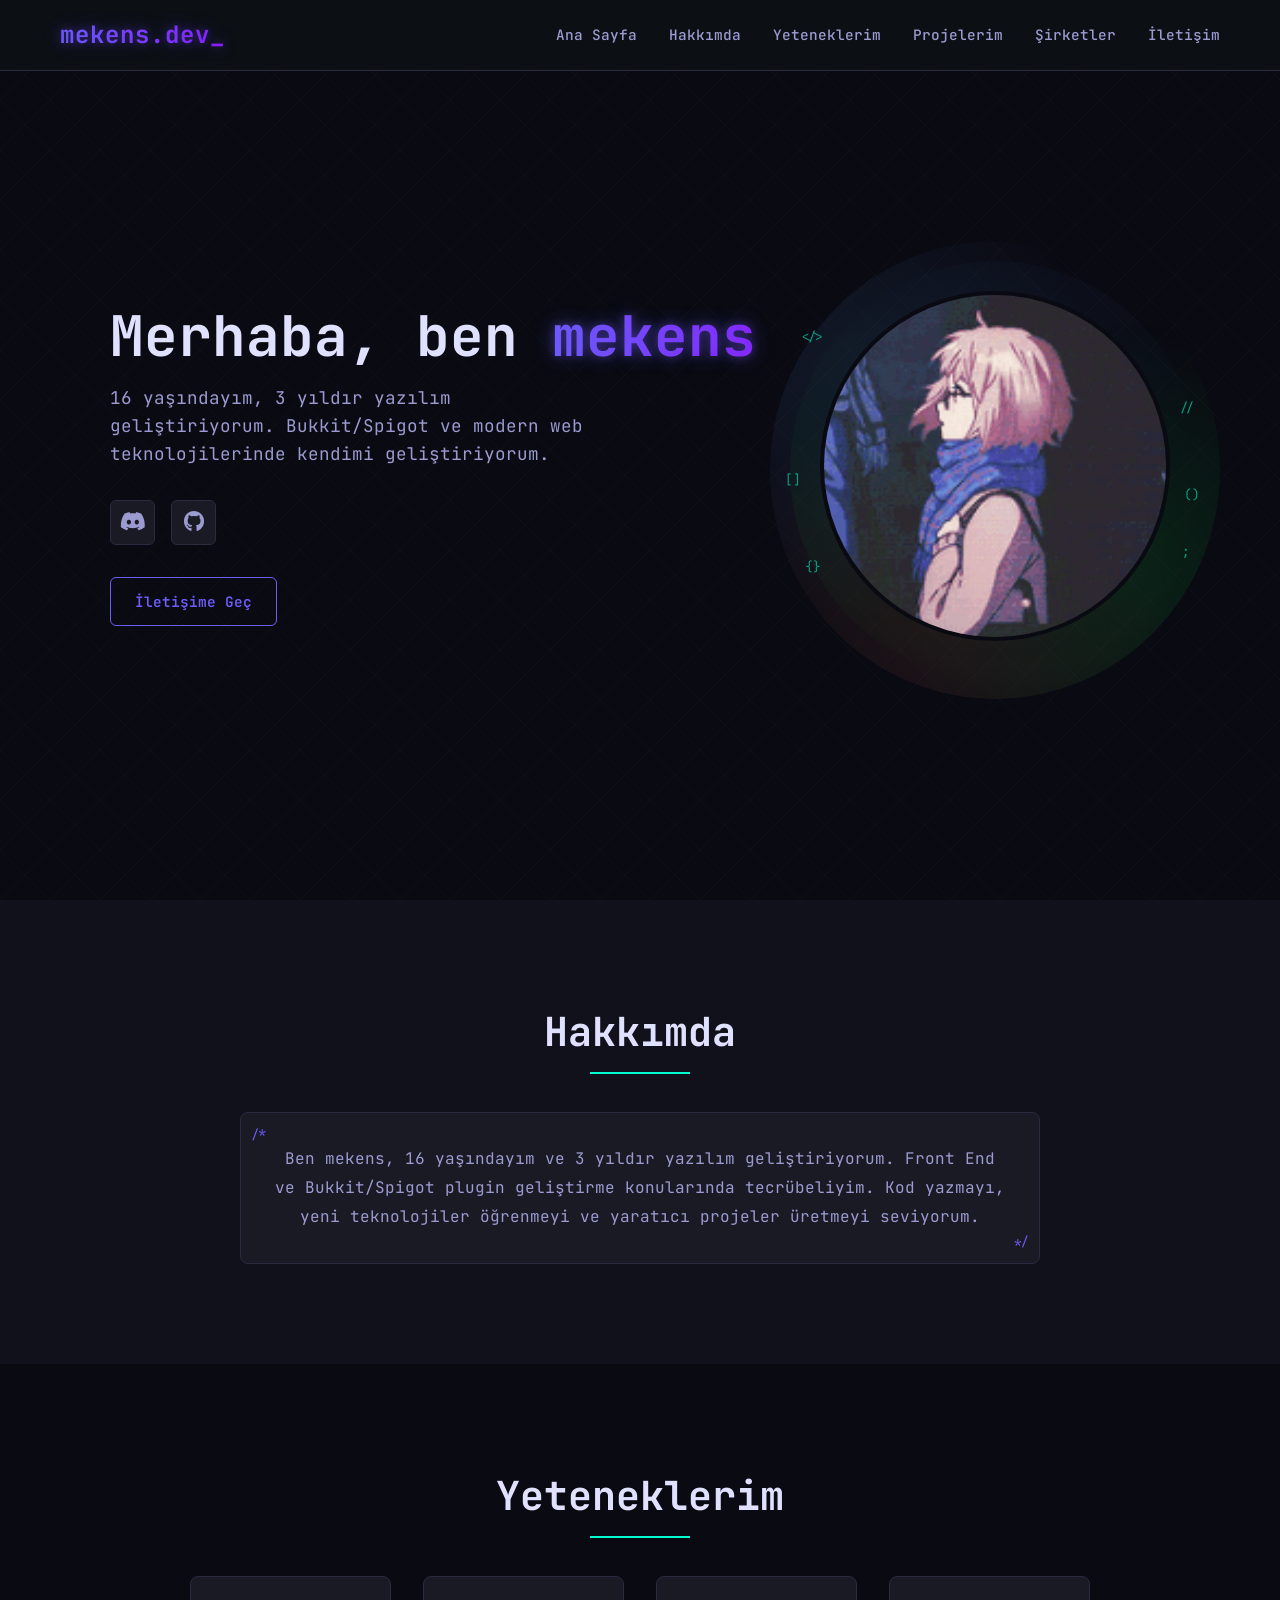
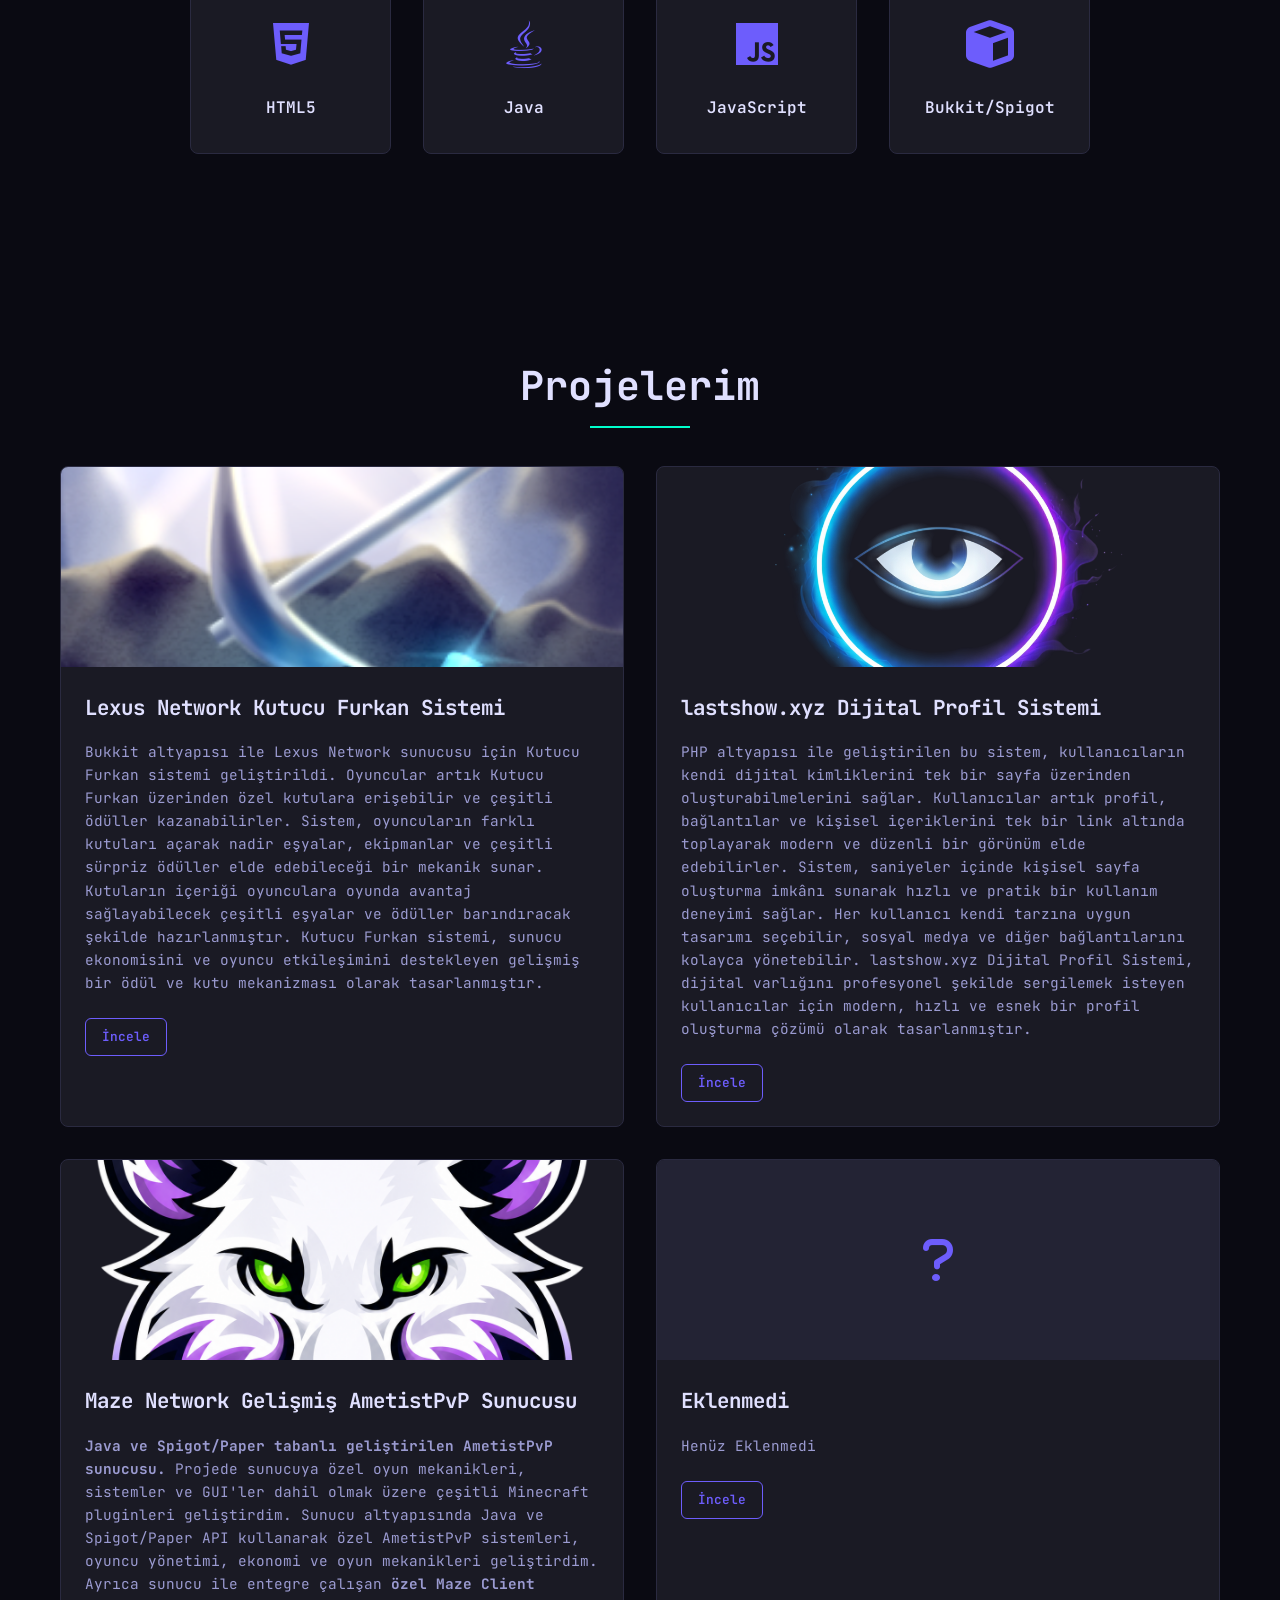
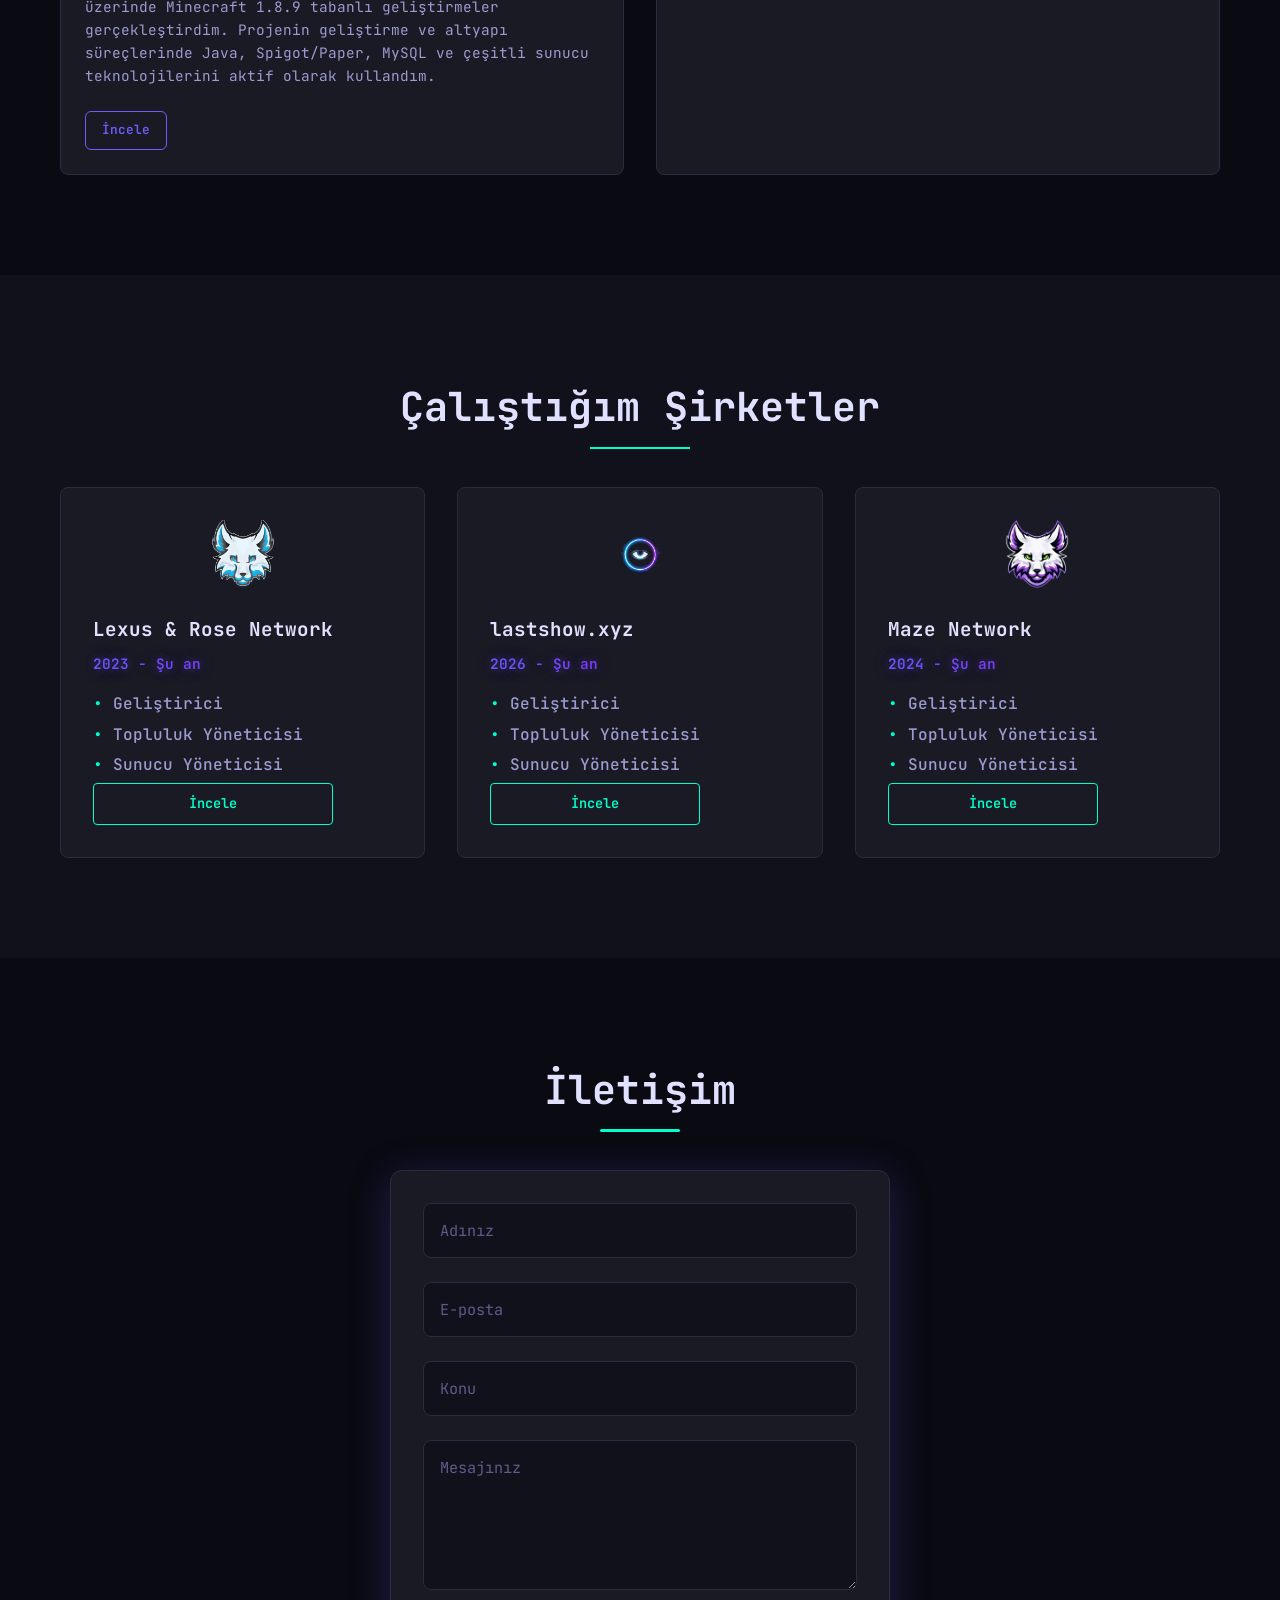
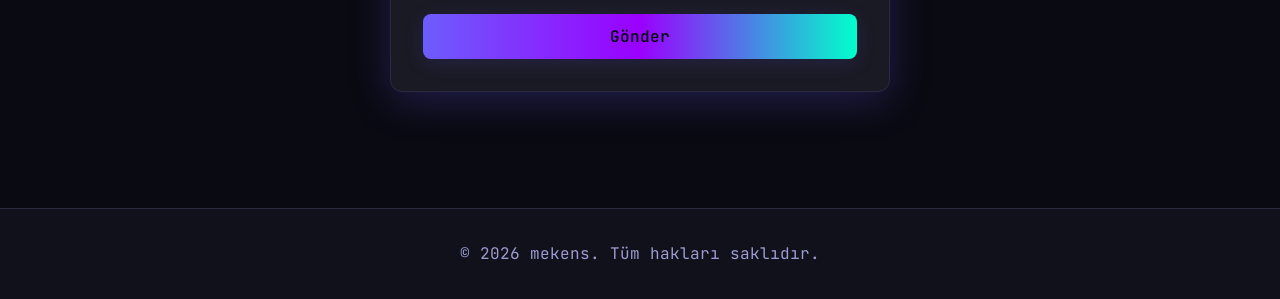
==== commit ee49e56d: "Update index.html" ====
--- a/index.html
+++ b/index.html
@@ -350,7 +350,7 @@
                         <li>Topluluk Yöneticisi</li>
                         <li>Sunucu Yöneticisi</li>
                     </ul>
-                    <a href="https://discord.gg/AG2TsraMF6" target="_blank" class="btn btn-small company-btn">İncele</a>
+                    <a href="https://discord.mazenw.com.tr" target="_blank" class="btn btn-small company-btn">İncele</a>
                 </div>
             </div>
 
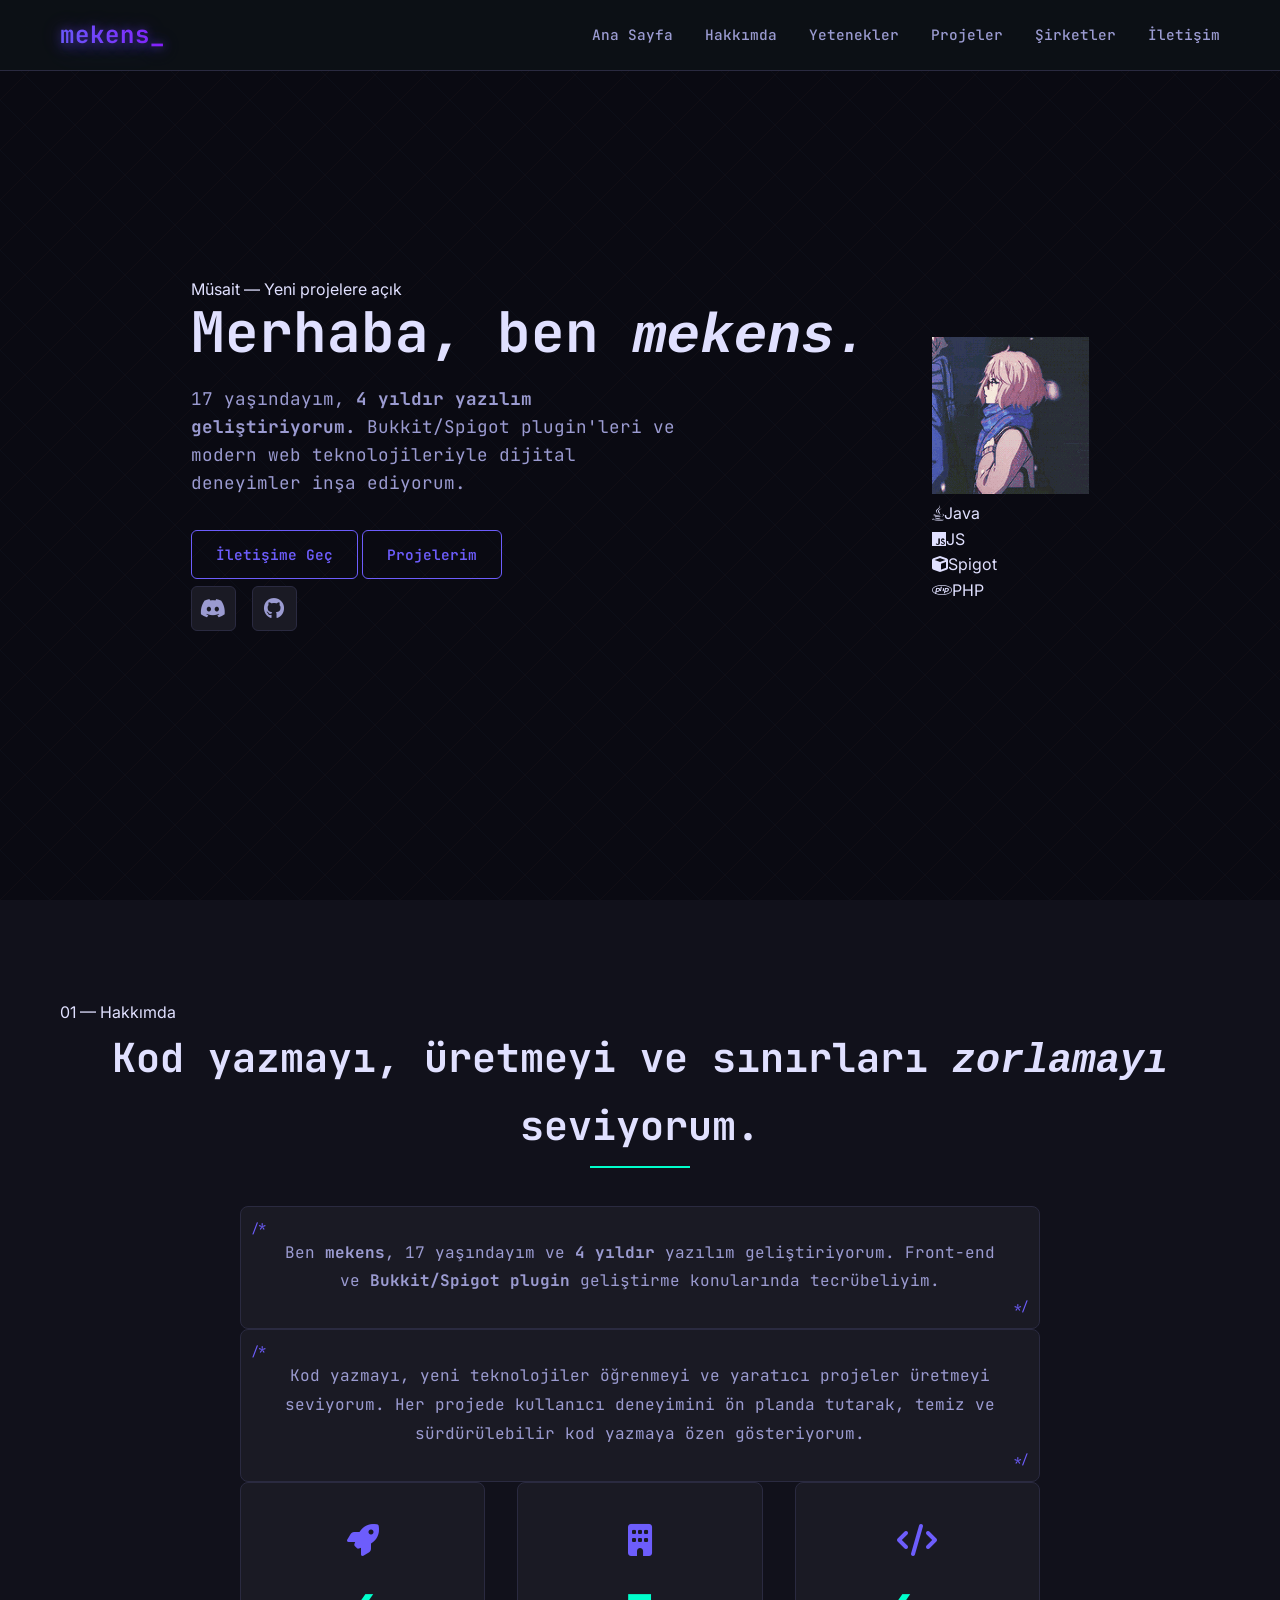
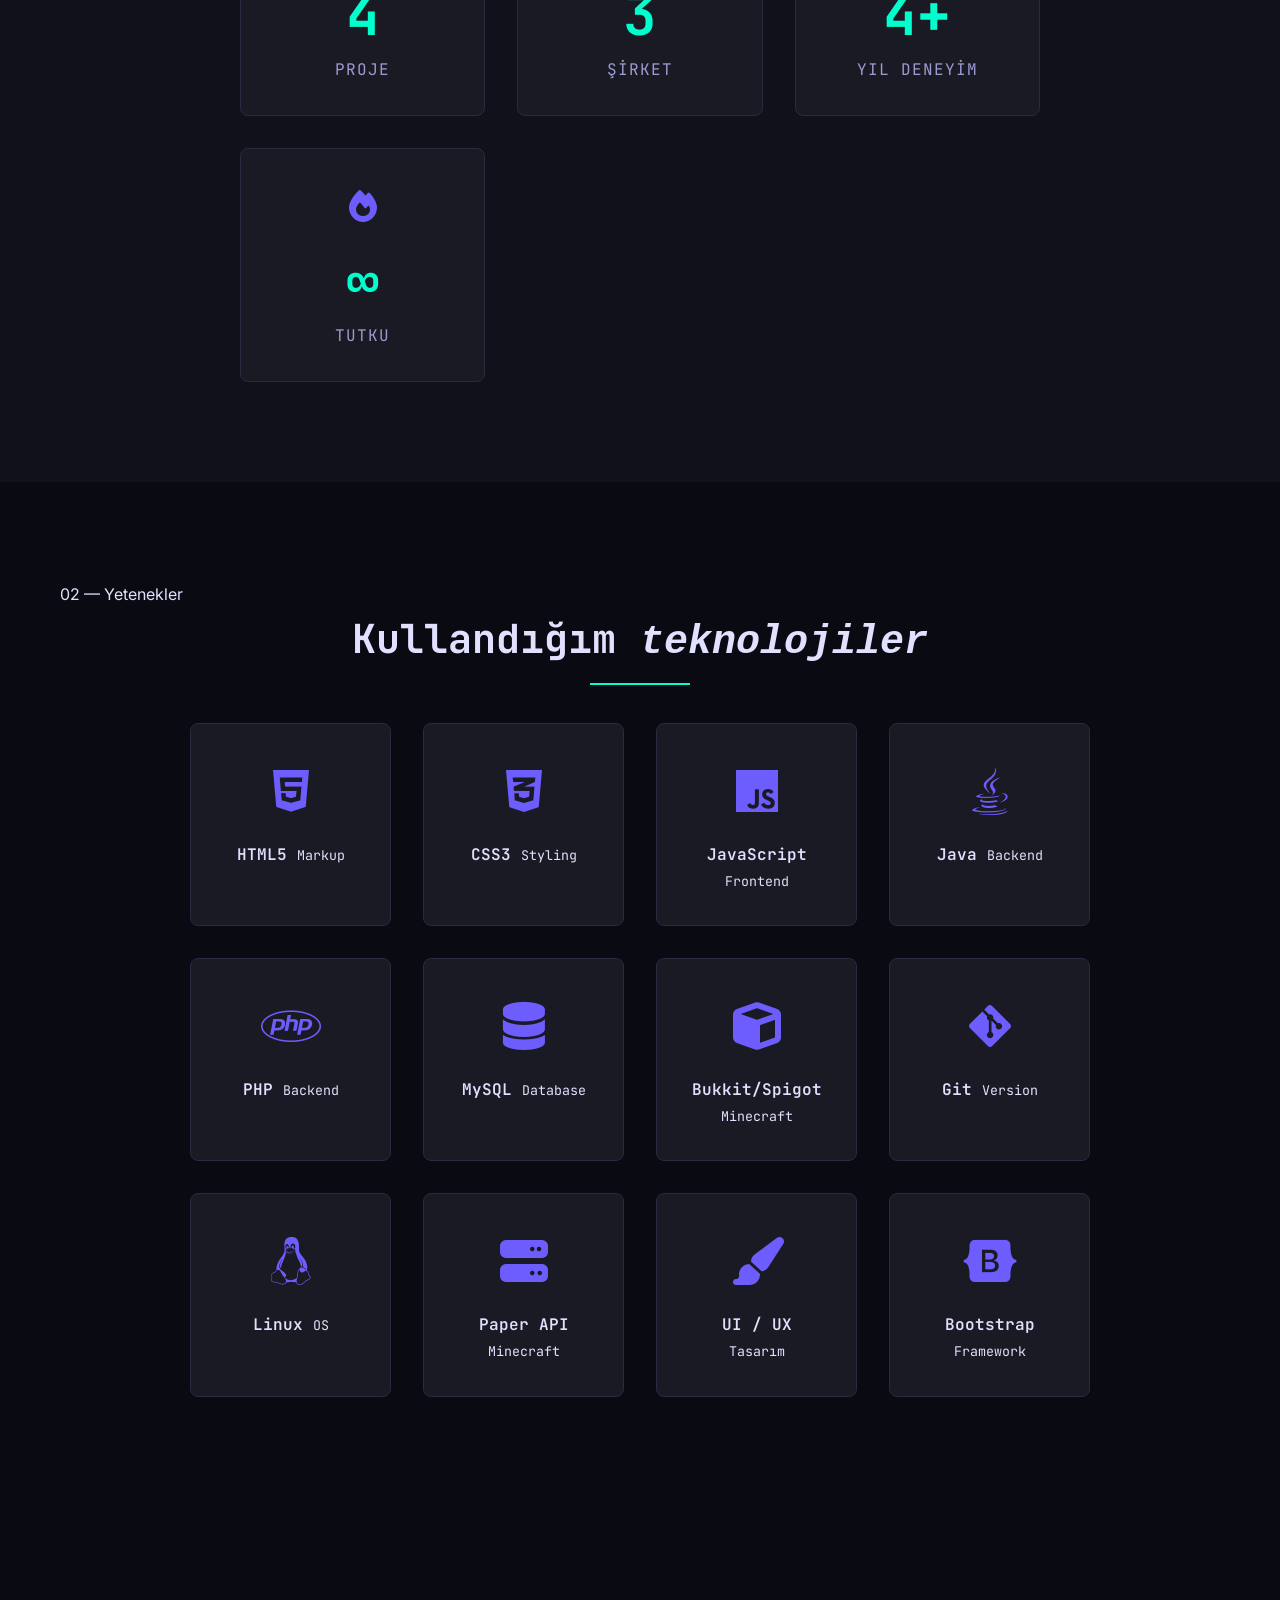
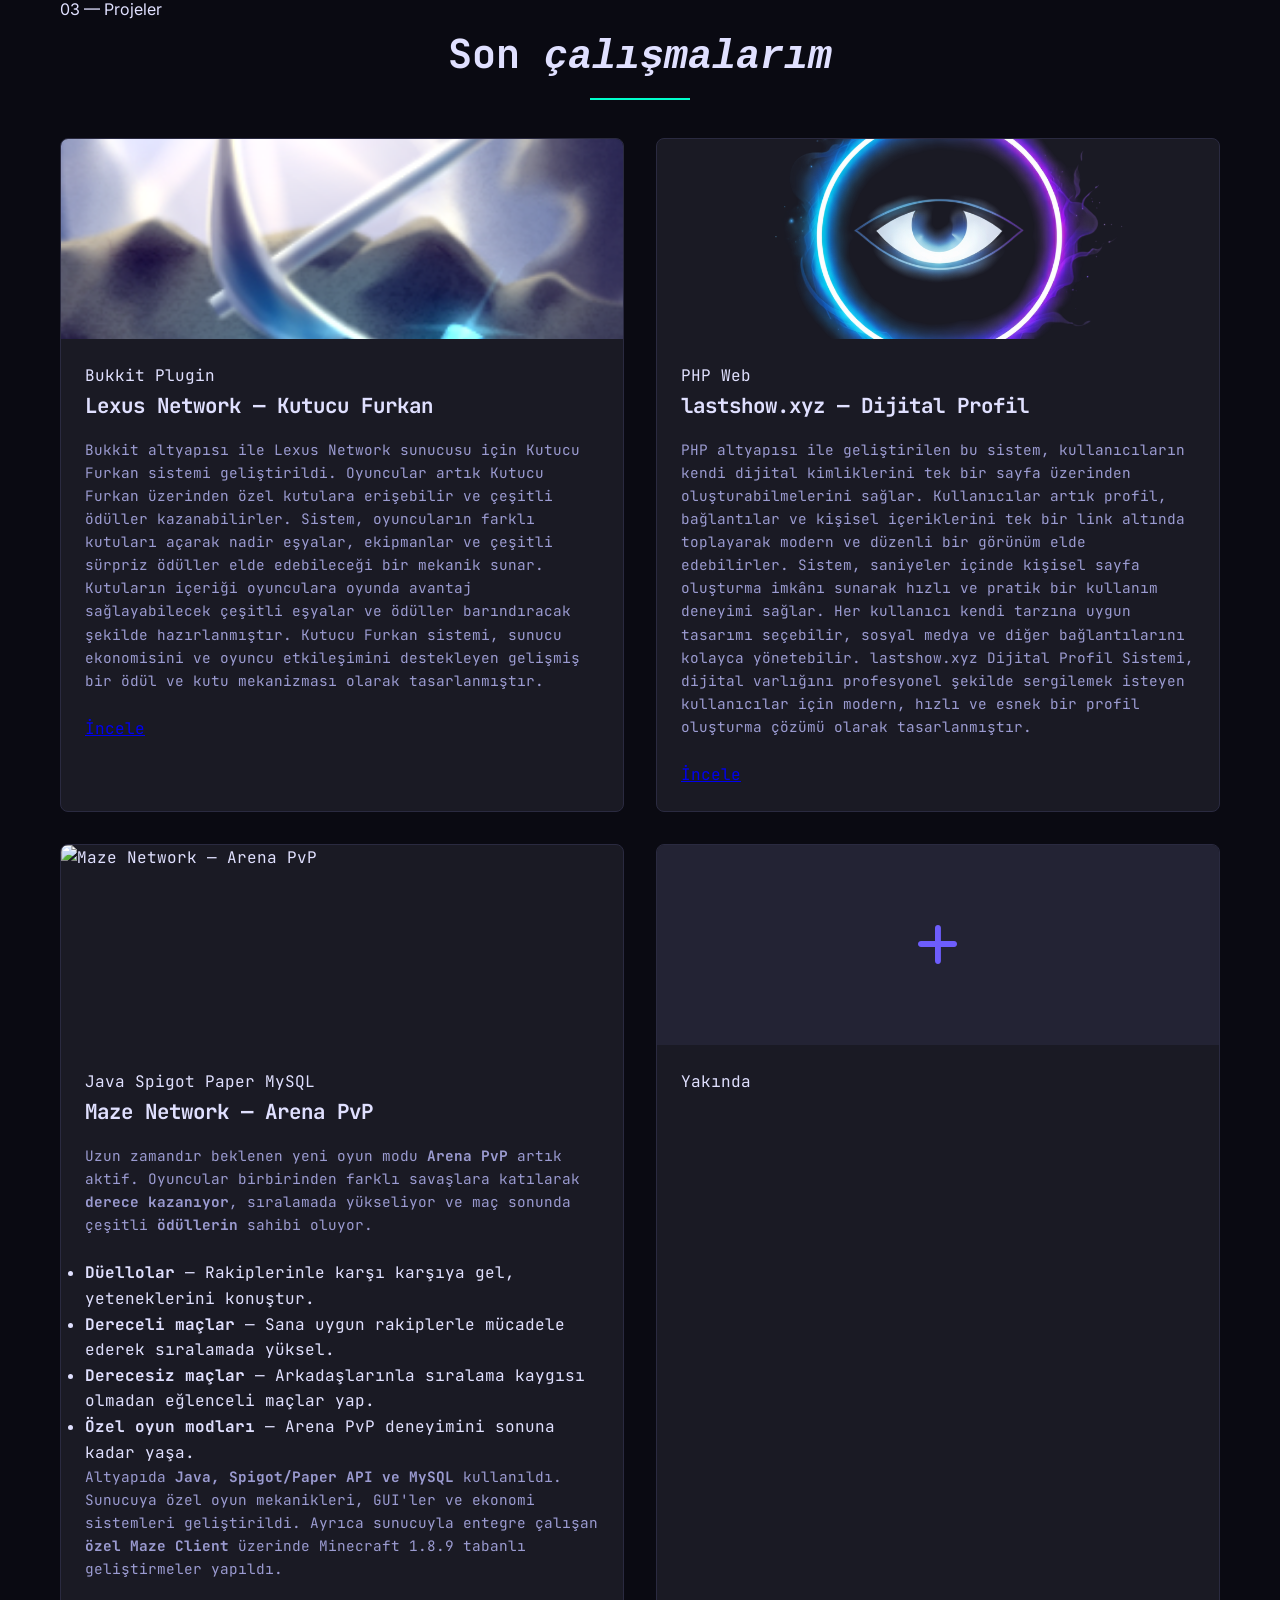
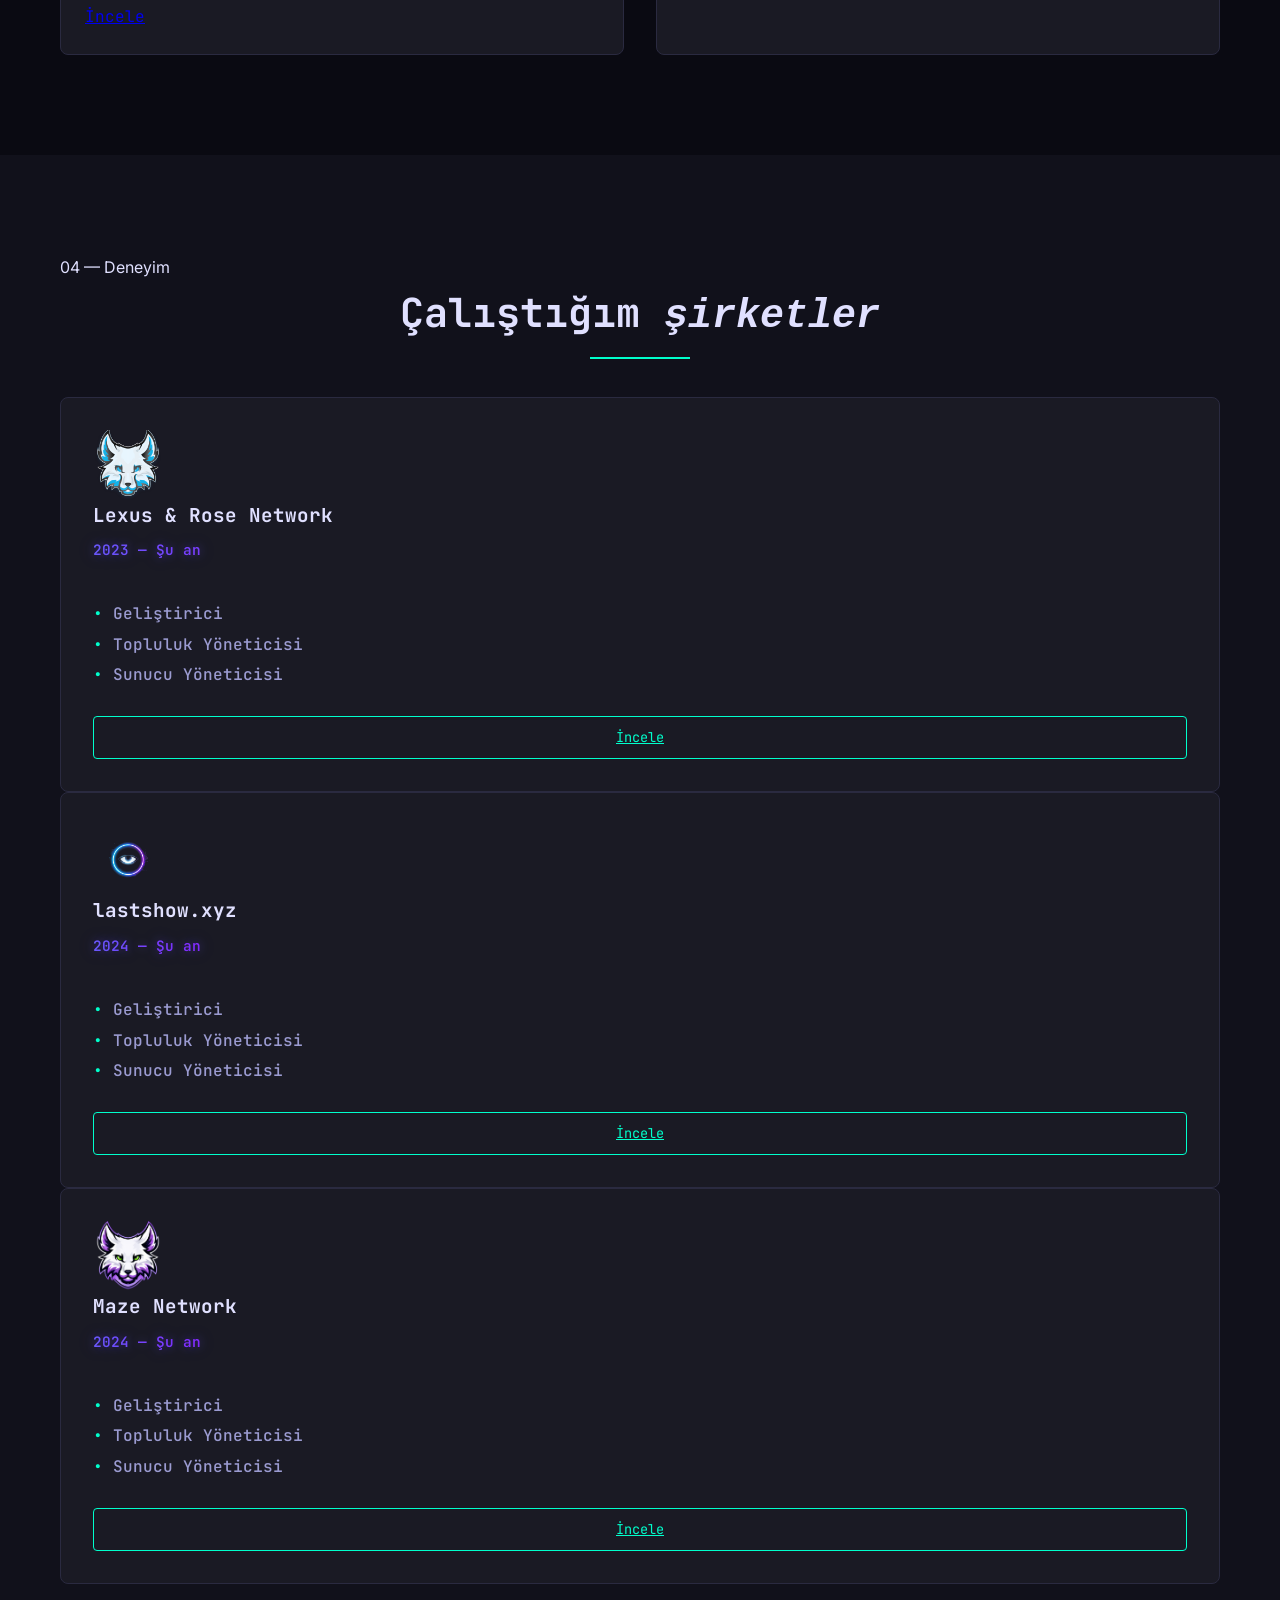
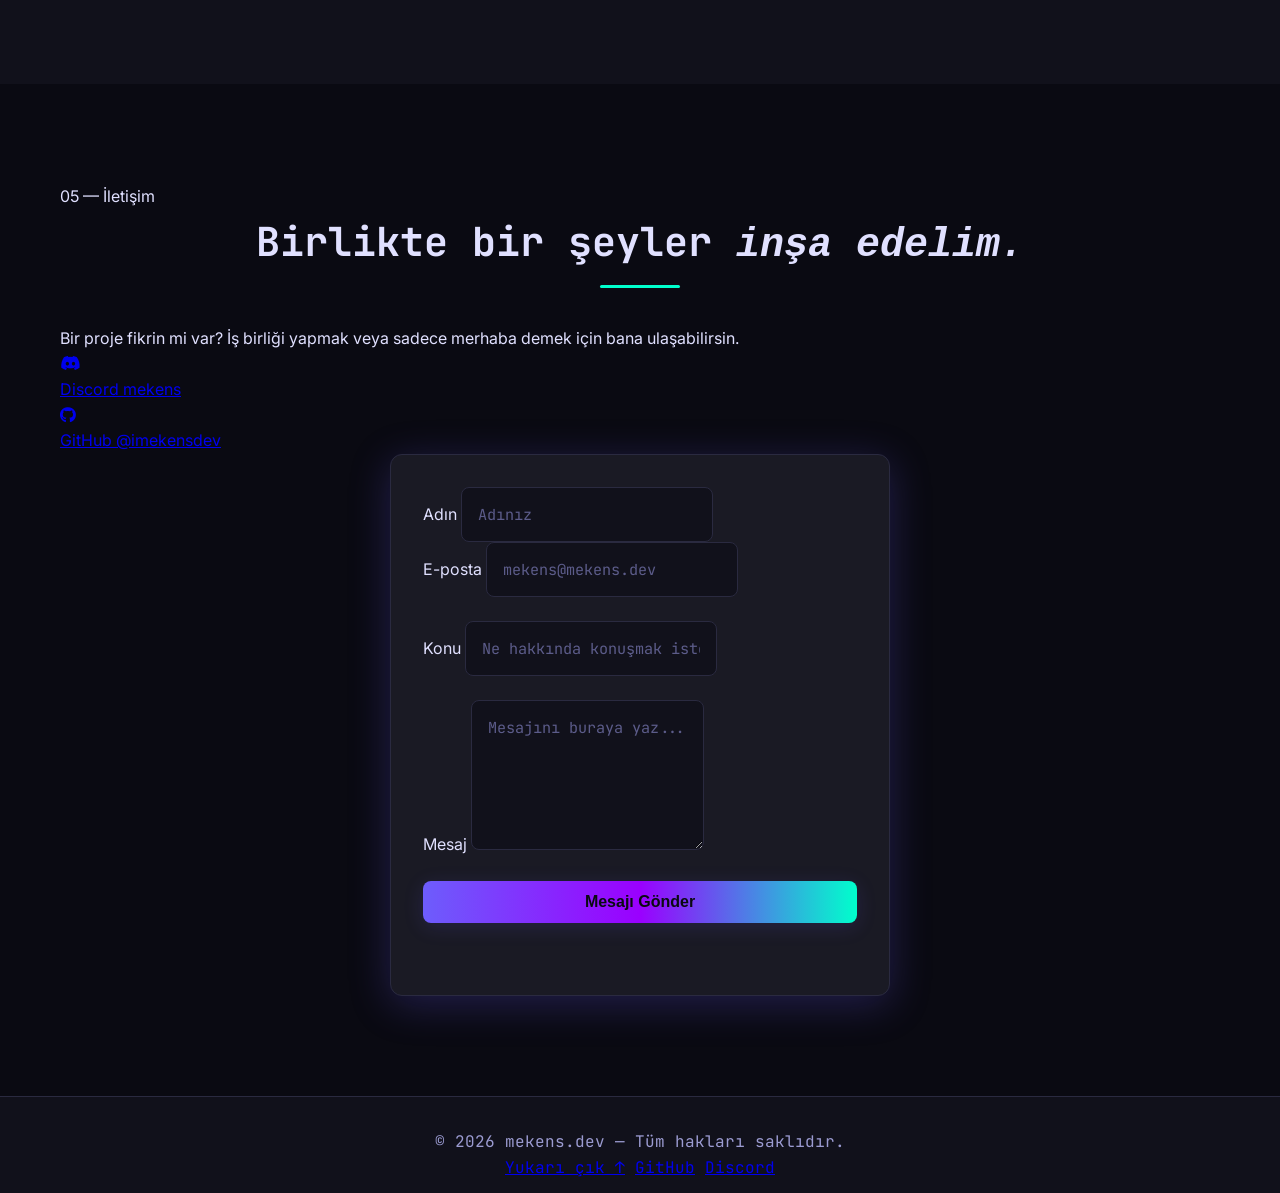
==== commit f358ac7e: "Create index.html" ====
--- a/index.html
+++ b/index.html
@@ -1,515 +1,558 @@
-<!DOCTYPE html>
-<html lang="tr">
-<head>
-    <style>
-        body {
-            transition: opacity ease-in 0.2s;
-        }
-
-        body[unresolved] {
-            opacity: 0;
-            display: block;
-            overflow: hidden;
-            position: relative;
-        }
-    </style>
-    <meta charset="UTF-8">
-    <meta name="viewport" content="width=device-width, initial-scale=1.0">
-    <title>mekens.dev</title>
-    <link rel="icon" href="img/image.gif">
-    <link rel="stylesheet" href="style.css?v=9">
-    <link href="https://cdnjs.cloudflare.com/ajax/libs/font-awesome/6.0.0/css/all.min.css" rel="stylesheet">
-    <link href="https://fonts.googleapis.com/css2?family=Inter:wght@300;400;500;600;700;800&amp;display=swap"
-        rel="stylesheet">
-    <style>
-        .fade-in {
-            opacity: 1 !important;
-            transform: none !important;
-            transition: all 0.8s cubic-bezier(.4, 2, .6, 1);
-        }
-
-        section,
-        .skill-card,
-        .company-card,
-        .project-card {
-            opacity: 0;
-            transform: translateY(40px);
-        }
-
-        .fade-in-up {
-            opacity: 0;
-            transform: translateY(40px);
-        }
-
-        .fade-in-up.start-anim {
-            opacity: 1 !important;
-            transform: none !important;
-            transition: all 0.8s cubic-bezier(.4, 2, .6, 1);
-        }
-        
-        .stats-grid {
-            display: grid;
-            grid-template-columns: repeat(auto-fit, minmax(200px, 1fr));
-            gap: 2rem;
-            max-width: 800px;
-            margin: 0 auto;
-        }
-        
-        .stat-card {
-            background: var(--bg-card);
-            border: 1px solid var(--border-color);
-            border-radius: 8px;
-            padding: 2rem;
-            text-align: center;
-            transition: all 0.3s ease;
-            position: relative;
-            overflow: hidden;
-            font-family: 'JetBrains Mono', monospace;
-        }
-        
-        .stat-card::before {
-            content: '';
-            position: absolute;
-            top: 0;
-            left: 0;
-            width: 100%;
-            height: 3px;
-            background: var(--terminal-green);
-            transform: scaleX(0);
-            transition: transform 0.3s ease;
-        }
-        
-        .stat-card:hover::before {
-            transform: scaleX(1);
-        }
-        
-        .stat-card:hover {
-            transform: translateY(-5px);
-            border-color: var(--terminal-green);
-            box-shadow: var(--shadow-medium);
-        }
-        
-        .stat-number {
-            font-size: 3.5rem;
-            font-weight: 700;
-            color: var(--terminal-green);
-            line-height: 1.2;
-            margin-bottom: 0.5rem;
-        }
-        
-        .stat-label {
-            font-size: 1rem;
-            color: var(--text-secondary);
-            text-transform: uppercase;
-            letter-spacing: 1px;
-        }
-        
-        .stat-icon {
-            font-size: 2rem;
-            color: var(--accent-primary);
-            margin-bottom: 1rem;
-        }
-    </style>
-</head>
-<body>
-<div id="loader">
-    <div class="loader-content">
-        <span class="loader-logo">mekens.dev</span>
-        <div class="loader-bar">
-            <div class="loader-progress"></div>
-        </div>
-        <p class="loader-text">Yükleniyor...</p>
-    </div>
-</div>
-    <div class="matrix-bg"></div>
-    <nav class="navbar">
-        <div class="container nav-flex">
-            <div class="logo">mekens.dev</div>
-            <ul class="nav-menu">
-                <li><a href="#home">Ana Sayfa</a></li>
-                <li><a href="#about">Hakkımda</a></li>
-                <li><a href="#skills">Yeteneklerim</a></li>
-                <li><a href="#projects">Projelerim</a></li>
-                <li><a href="#companies">Şirketler</a></li>
-                <li><a href="#contact">İletişim</a></li>
-            </ul>
-            <div class="hamburger">
-                <span></span><span></span><span></span>
-            </div>
-        </div>
-    </nav>
-
-    <section id="home" class="hero fade-in-up start-anim fade-in">
-        <div class="container hero-flex">
-            <div class="hero-text">
-                <h1>Merhaba, ben <span class="highlight">mekens</span></h1>
-                <p>16 yaşındayım, 3 yıldır yazılım geliştiriyorum. Bukkit/Spigot ve modern web teknolojilerinde kendimi
-                    geliştiriyorum.</p>
-                <div class="social-links">
-                    <a href="https://discord.com/users/962366918805823518" target="_blank" title="Discord"><i class="fab fa-discord"></i></a>
-                    <a href="https://github.com/imekensdev" target="_blank" title="GitHub"><i
-class="fab fa-github"></i></a>
-                </div>
-                <a href="#contact" class="btn btn-primary">İletişime Geç</a>
-            </div>
-            <div class="hero-img fade-in-up start-anim">
-                <div class="code-particle">&lt;/&gt;</div>
-                <div class="code-particle">//</div>
-                <div class="code-particle">{}</div>
-                <div class="code-particle">()</div>
-                <div class="code-particle">[]</div>
-                <div class="code-particle">;</div>
-                <img src="img/image.gif" alt="mekens" id="profile-pic">
-            </div>
-        </div>
-    </section>
-
-    <section id="about" class="about fade-in-up start-anim fade-in">
-        <div class="container">
-            <h2>Hakkımda</h2>
-            <p>Ben mekens, 16 yaşındayım ve 3 yıldır yazılım geliştiriyorum. Front End ve Bukkit/Spigot plugin
-                geliştirme konularında tecrübeliyim. Kod yazmayı, yeni teknolojiler öğrenmeyi ve yaratıcı projeler
-                üretmeyi seviyorum.</p>
-        </div>
-    </section>
-
-    <section id="skills" class="skills fade-in-up start-anim fade-in">
-        <div class="container">
-            <h2>Yeteneklerim</h2>
-            <div class="skills-grid">
-                <div class="skill-card fade-in">
-                    <div class="skill-icon">
-                        <i class="fab fa-html5"></i>
-                    </div>
-                    <span>HTML5</span>
-                </div>
-                <div class="skill-card fade-in">
-                    <div class="skill-icon">
-                        <i class="fab fa-java"></i>
-                    </div>
-                    <span>Java</span>
-                </div>
-                <div class="skill-card fade-in">
-                    <div class="skill-icon">
-                        <i class="fab fa-js"></i>
-                    </div>
-                    <span>JavaScript</span>
-                </div>
-                <div class="skill-card fade-in">
-                    <div class="skill-icon">
-                        <i class="fas fa-cube"></i>
-                    </div>
-                    <span>Bukkit/Spigot</span>
-                </div>
-            </div>
-        </div>
-    </section>
-
-    <section id="projects" class="projects fade-in-up start-anim fade-in">
-        <div class="container">
-            <h2>Projelerim</h2>
-            <div class="projects-grid">
-
-                <div class="project-card fade-in">
-                    <div class="project-image">
-                        <img src="img/survivaltitanium.png" alt="Lexus Network Kutucu Furkan Sistemi">
-                    </div>
-                    <div class="project-content">
-                        <h3>Lexus Network Kutucu Furkan Sistemi</h3>
-                        <p>
-                            Bukkit altyapısı ile Lexus Network sunucusu için Kutucu Furkan sistemi geliştirildi.
-
-                            Oyuncular artık Kutucu Furkan üzerinden özel kutulara erişebilir ve çeşitli ödüller
-                            kazanabilirler.
-
-                            Sistem, oyuncuların farklı kutuları açarak nadir eşyalar, ekipmanlar ve çeşitli sürpriz
-                            ödüller elde edebileceği bir mekanik sunar.
-
-                            Kutuların içeriği oyunculara oyunda avantaj sağlayabilecek çeşitli eşyalar ve ödüller
-                            barındıracak şekilde hazırlanmıştır.
-
-                            Kutucu Furkan sistemi, sunucu ekonomisini ve oyuncu etkileşimini destekleyen gelişmiş bir
-                            ödül ve kutu mekanizması olarak tasarlanmıştır.
-                        </p>
-                        <div class="project-links">
-                            <a href="https://discord.gg/lexusnetwork" target="_blank" class="btn btn-small">İncele</a>
-                        </div>
-                    </div>
-                </div>
-
-<div class="project-card fade-in">
-                    <div class="project-image">
-                        <img src="img/lastshow.png" alt="lastshow.xyz Dijital Profil Sistemi">
-                    </div>
-                    <div class="project-content">
-                        <h3>lastshow.xyz Dijital Profil Sistemi</h3>
-                        <p>
-PHP altyapısı ile geliştirilen bu sistem, kullanıcıların kendi dijital kimliklerini tek bir sayfa üzerinden oluşturabilmelerini sağlar.
-
-Kullanıcılar artık profil, bağlantılar ve kişisel içeriklerini tek bir link altında toplayarak modern ve düzenli bir görünüm elde edebilirler.
-
-Sistem, saniyeler içinde kişisel sayfa oluşturma imkânı sunarak hızlı ve pratik bir kullanım deneyimi sağlar.
-
-Her kullanıcı kendi tarzına uygun tasarımı seçebilir, sosyal medya ve diğer bağlantılarını kolayca yönetebilir.
-
-lastshow.xyz Dijital Profil Sistemi, dijital varlığını profesyonel şekilde sergilemek isteyen kullanıcılar için modern, hızlı ve esnek bir profil oluşturma çözümü olarak tasarlanmıştır.
-                        </p>
-                        <div class="project-links">
-                            <a href="https://lastshow.xyz" target="_blank" class="btn btn-small">İncele</a>
-                        </div>
-                    </div>
-                </div>
-
-<div class="project-card fade-in">
-                    <div class="project-image">
-                        <img src="img/mazenetwork.png" alt="Maze Network Gelişmiş AmetistPvP Sunucusu">
-                    </div>
-                    <div class="project-content">
-                        <h3>Maze Network Gelişmiş AmetistPvP Sunucusu</h3>
-<p>
-    <strong>Java ve Spigot/Paper tabanlı geliştirilen AmetistPvP sunucusu.</strong>
-    Projede sunucuya özel oyun mekanikleri, sistemler ve GUI'ler dahil olmak üzere çeşitli Minecraft pluginleri geliştirdim.
-
-    Sunucu altyapısında Java ve Spigot/Paper API kullanarak özel AmetistPvP sistemleri, oyuncu yönetimi, ekonomi ve oyun mekanikleri geliştirdim.
-    Ayrıca sunucu ile entegre çalışan <strong>özel Maze Client</strong> üzerinde Minecraft 1.8.9 tabanlı geliştirmeler gerçekleştirdim.
-
-    Projenin geliştirme ve altyapı süreçlerinde Java, Spigot/Paper, MySQL ve çeşitli sunucu teknolojilerini aktif olarak kullandım.
-</p>
-                        <div class="project-links">
-                            <a href="https://discord.gg/AG2TsraMF6" target="_blank" class="btn btn-small">İncele</a>
-                        </div>
-                    </div>
-                </div>
-
-                <div class="project-card fade-in">
-                    <div class="project-image">
-                        <div class="placeholder-icon">
-                            <i class="fas fa-question"></i>
-                        </div>
-                    </div>
-                    <div class="project-content">
-                        <h3>Eklenmedi</h3>
-                        <p>Henüz Eklenmedi</p>
-                        <div class="project-links">
-                            <a href="#home" class="btn btn-small">İncele</a>
-                        </div>
-                    </div>
-                </div>
-
-            </div>
-        </div>
-    </section>
-
-<section id="companies" class="companies fade-in-up start-anim fade-in">
-    <div class="container">
-        <h2>Çalıştığım Şirketler</h2>
-
-        <div class="companies-list">
-
-            <div class="company-card fade-in">
-                <div class="company-logo">
-                    <img src="img/lexusnetwork.png" alt="Lexus & Rose Network" class="company-image">
-                </div>
-                <div class="company-info">
-                    <h3>Lexus & Rose Network</h3>
-                    <span>2023 - Şu an</span>
-                    <ul class="company-roles">
-                        <li>Geliştirici</li>
-                        <li>Topluluk Yöneticisi</li>
-                        <li>Sunucu Yöneticisi</li>
-                    </ul>
-                    <a href="https://lexusnw.com.tr" target="_blank" class="btn btn-small company-btn">İncele</a>
-                </div>
-            </div>
-
-                        <div class="company-card fade-in">
-                <div class="company-logo">
-                    <img src="img/lastshow.png" alt="lastshow.xyz" class="company-image">
-                </div>
-                <div class="company-info">
-                    <h3>lastshow.xyz</h3>
-                    <span>2026 - Şu an</span>
-                    <ul class="company-roles">
-                        <li>Geliştirici</li>
-                        <li>Topluluk Yöneticisi</li>
-                        <li>Sunucu Yöneticisi</li>
-                    </ul>
-                    <a href="https://lastshow.xyz" target="_blank" class="btn btn-small company-btn">İncele</a>
-                </div>
-            </div>
-            
-                                 <div class="company-card fade-in">
-                <div class="company-logo">
-                    <img src="img/mazenetwork.png" alt="Maze Network" class="company-image">
-                </div>
-                <div class="company-info">
-                    <h3>Maze Network</h3>
-                    <span>2024 - Şu an</span>
-                    <ul class="company-roles">
-                        <li>Geliştirici</li>
-                        <li>Topluluk Yöneticisi</li>
-                        <li>Sunucu Yöneticisi</li>
-                    </ul>
-                    <a href="https://discord.mazenw.com.tr" target="_blank" class="btn btn-small company-btn">İncele</a>
-                </div>
-            </div>
-
-        </div>
-    </div>
-</section>
-
-    <section id="contact" class="contact fade-in-up start-anim fade-in">
-        <div class="container">
-            <h2>İletişim</h2>
-            <form id="contact-form">
-                <input type="text" name="name" placeholder="Adınız" required="">
-                <input type="email" name="email" placeholder="E-posta" required="">
-                <input type="text" name="subject" placeholder="Konu" required="">
-                <textarea name="message" placeholder="Mesajınız" required=""></textarea>
-                <button type="submit" class="btn btn-primary">Gönder</button>
-            </form>
-            <div id="form-message"></div>
-        </div>
-    </section>
-
-    <footer class="footer">
-        <div class="container">
-            <p>© 2026 mekens. Tüm hakları saklıdır.</p>
-        </div>
-    </footer>
-
-    <script src="main.min.js"></script>
-
-    <script>
-        function updateStatistics() {
-            const projectCards = document.querySelectorAll('.project-card');
-            let validProjects = 0;
-            
-            projectCards.forEach(card => {
-                const title = card.querySelector('h3')?.textContent || '';
-                const description = card.querySelector('p')?.textContent || '';
-                
-                if (!title.includes('Eklenmedi') && !description.includes('Henüz Eklenmedi')) {
-                    validProjects++;
-                }
-            });
-            
-            const companyCards = document.querySelectorAll('.company-card');
-            const totalCompanies = companyCards.length;
-            
-            const projectsElement = document.getElementById('total-projects');
-            const companiesElement = document.getElementById('total-companies');
-            
-            if (projectsElement) {
-                projectsElement.textContent = validProjects;
-            }
-            
-            if (companiesElement) {
-                companiesElement.textContent = totalCompanies;
-            }
-        }
-
-        document.addEventListener('contextmenu', event => event.preventDefault());
-
-        document.addEventListener('copy', event => event.preventDefault());
-        document.addEventListener('cut', event => event.preventDefault());
-        document.addEventListener('paste', event => event.preventDefault());
-
-        document.onkeydown = function (e) {
-            if (e.keyCode == 123) return false;
-            if (e.ctrlKey && e.shiftKey && (e.keyCode == 73 || e.keyCode == 74 || e.keyCode == 67)) return false;
-            if (e.ctrlKey && (e.keyCode == 85 || e.keyCode == 83)) return false;
-        };
-
-        document.addEventListener('DOMContentLoaded', function () {
-            const themeToggleBtn = document.getElementById('theme-toggle');
-            const body = document.body;
-            const themeIcon = themeToggleBtn.querySelector('i');
-
-            const savedTheme = localStorage.getItem('theme') || 'dark';
-            if (savedTheme === 'light') {
-                body.classList.add('light-mode');
-                themeIcon.classList.remove('fa-moon');
-                themeIcon.classList.add('fa-sun');
-            } else {
-                themeIcon.classList.add('fa-moon');
-            }
-
-            themeToggleBtn.addEventListener('click', () => {
-                body.classList.toggle('light-mode');
-
-                if (body.classList.contains('light-mode')) {
-                    themeIcon.classList.remove('fa-moon');
-                    themeIcon.classList.add('fa-sun');
-                    localStorage.setItem('theme', 'light');
-                } else {
-                    themeIcon.classList.remove('fa-sun');
-                    themeIcon.classList.add('fa-moon');
-                    localStorage.setItem('theme', 'dark');
-                }
-            });
-
-            const contactForm = document.getElementById('contact-form');
-            const formMessageDiv = document.getElementById('form-message');
-
-            if (contactForm) {
-                contactForm.addEventListener('submit', function (e) {
-                    e.preventDefault();
-
-                    const name = contactForm.querySelector('input[name="name"]');
-                    const email = contactForm.querySelector('input[name="email"]');
-                    const subject = contactForm.querySelector('input[name="subject"]');
-                    const message = contactForm.querySelector('textarea[name="message"]');
-
-                    if (!name.value || !email.value || !subject.value || !message.value) {
-                        showFormMessage('❌ Lütfen tüm alanları doldurun!', 'error');
-                        return;
-                    }
-
-                    if (!email.value.includes('@') || !email.value.includes('.')) {
-                        showFormMessage('❌ Geçerli bir e-posta adresi girin!', 'error');
-                        return;
-                    }
-
-                    showFormMessage('✅ Mesajınız gönderiliyor...', 'info');
-                    setTimeout(() => {
-                        showFormMessage('✅ Başarıyla gönderildi!', 'success');
-                        contactForm.reset();
-                    }, 1500);
-
-                });
-            }
-
-            function showFormMessage(text, type) {
-                formMessageDiv.textContent = text;
-                formMessageDiv.className = '';
-                formMessageDiv.classList.add('form-message', type);
-                setTimeout(() => {
-                    formMessageDiv.textContent = '';
-                    formMessageDiv.className = '';
-                }, 5000);
-            }
-            
-            updateStatistics();
-        });
-
-        window.addEventListener("load", function(){
-
-setTimeout(()=>{
-
-const loader = document.getElementById("loader")
-
-loader.style.opacity = "0"
-loader.style.transition = "opacity 0.5s ease"
-
-setTimeout(()=>{
-loader.style.display = "none"
-},500)
-
-},2000)
-
-})
-    </script>
-
-</body>
-</html>
+<!DOCTYPE html>
+<html lang="tr">
+<head>
+<meta charset="UTF-8">
+<meta name="viewport" content="width=device-width, initial-scale=1.0">
+<title>mekens.dev</title>
+<link rel="icon" href="img/image.gif">
+<link rel="stylesheet" href="style.css?v=10">
+<link href="https://cdnjs.cloudflare.com/ajax/libs/font-awesome/6.5.0/css/all.min.css" rel="stylesheet">
+</head>
+<body>
+
+<!-- LOADER -->
+<div id="loader">
+    <div class="loader-content">
+        <div class="loader-logo">mekens.dev</div>
+        <div class="loader-bar"><div class="loader-progress"></div></div>
+        <p class="loader-text">Yükleniyor</p>
+    </div>
+</div>
+
+<!-- NAVBAR -->
+<nav class="navbar">
+    <div class="container nav-flex">
+        <a href="#home" class="logo">mekens<span></span></a>
+        <ul class="nav-menu" id="navMenu">
+            <li><a href="#home" class="active">Ana Sayfa</a></li>
+            <li><a href="#about">Hakkımda</a></li>
+            <li><a href="#skills">Yetenekler</a></li>
+            <li><a href="#projects">Projeler</a></li>
+            <li><a href="#companies">Şirketler</a></li>
+            <li><a href="#contact" class="nav-cta">İletişim</a></li>
+        </ul>
+        <div class="hamburger" id="hamburger">
+            <span></span><span></span><span></span>
+        </div>
+    </div>
+</nav>
+
+<!-- HERO -->
+<section id="home" class="hero">
+    <div class="container hero-flex">
+        <div class="hero-text reveal">
+            <div class="hero-eyebrow">Müsait — Yeni projelere açık</div>
+            <h1>Merhaba, ben <em>mekens.</em></h1>
+            <p>
+                17 yaşındayım, <strong>4 yıldır yazılım geliştiriyorum.</strong> 
+                Bukkit/Spigot plugin'leri ve modern web teknolojileriyle 
+                dijital deneyimler inşa ediyorum.
+            </p>
+            <div class="hero-actions">
+                <a href="#contact" class="btn btn-primary">İletişime Geç</i></a>
+                <a href="#projects" class="btn btn-secondary">Projelerim</i></a>
+            </div>
+            <div class="social-links">
+                <a href="https://discord.com/users/962366918805823518" target="_blank" title="Discord"><i class="fab fa-discord"></i></a>
+                <a href="https://github.com/imekensdev" target="_blank" title="GitHub"><i class="fab fa-github"></i></a>
+            </div>
+        </div>
+        <div class="hero-visual reveal">
+            <div class="hero-img-frame">
+                <img src="img/image.gif" alt="mekens">
+                <div class="hero-badge hb-1"><i class="fab fa-java"></i>Java</div>
+                <div class="hero-badge hb-2"><i class="fab fa-js"></i>JS</div>
+                <div class="hero-badge hb-3"><i class="fas fa-cube"></i>Spigot</div>
+                <div class="hero-badge hb-4"><i class="fab fa-php"></i>PHP</div>
+            </div>
+        </div>
+    </div>
+</section>
+
+<!-- ABOUT -->
+<section id="about" class="about">
+    <div class="container">
+        <div class="section-head reveal">
+            <div>
+                <div class="section-label">01 — Hakkımda</div>
+                <h2>Kod yazmayı, üretmeyi ve sınırları <em>zorlamayı</em> seviyorum.</h2>
+            </div>
+        </div>
+        <div class="about-grid">
+            <div class="about-text reveal">
+                <p>
+                    Ben <strong>mekens</strong>, 17 yaşındayım ve <strong>4 yıldır</strong> yazılım geliştiriyorum. 
+                    Front-end ve <strong>Bukkit/Spigot plugin</strong> geliştirme konularında tecrübeliyim.
+                </p>
+                <p>
+                    Kod yazmayı, yeni teknolojiler öğrenmeyi ve yaratıcı projeler üretmeyi seviyorum. 
+                    Her projede kullanıcı deneyimini ön planda tutarak, temiz ve sürdürülebilir kod yazmaya özen gösteriyorum.
+                </p>
+            </div>
+            <div class="stats-grid reveal">
+                <div class="stat-card">
+                    <div class="stat-icon"><i class="fas fa-rocket"></i></div>
+                    <div class="stat-number" id="total-projects">3</div>
+                    <div class="stat-label">Proje</div>
+                </div>
+                <div class="stat-card">
+                    <div class="stat-icon"><i class="fas fa-building"></i></div>
+                    <div class="stat-number" id="total-companies">3</div>
+                    <div class="stat-label">Şirket</div>
+                </div>
+                <div class="stat-card">
+                    <div class="stat-icon"><i class="fas fa-code"></i></div>
+                    <div class="stat-number">4+</div>
+                    <div class="stat-label">Yıl Deneyim</div>
+                </div>
+                <div class="stat-card">
+                    <div class="stat-icon"><i class="fas fa-fire"></i></div>
+                    <div class="stat-number">∞</div>
+                    <div class="stat-label">Tutku</div>
+                </div>
+            </div>
+        </div>
+    </div>
+</section>
+
+<!-- SKILLS -->
+<section id="skills" class="skills">
+    <div class="container">
+        <div class="section-head reveal">
+            <div>
+                <div class="section-label">02 — Yetenekler</div>
+                <h2>Kullandığım <em>teknolojiler</em></h2>
+            </div>
+        </div>
+        <div class="skills-grid">
+            <div class="skill-card reveal">
+                <div class="skill-icon"><i class="fab fa-html5"></i></div>
+                <span>HTML5</span>
+                <small>Markup</small>
+            </div>
+            <div class="skill-card reveal">
+                <div class="skill-icon"><i class="fab fa-css3-alt"></i></div>
+                <span>CSS3</span>
+                <small>Styling</small>
+            </div>
+            <div class="skill-card reveal">
+                <div class="skill-icon"><i class="fab fa-js"></i></div>
+                <span>JavaScript</span>
+                <small>Frontend</small>
+            </div>
+            <div class="skill-card reveal">
+                <div class="skill-icon"><i class="fab fa-java"></i></div>
+                <span>Java</span>
+                <small>Backend</small>
+            </div>
+            <div class="skill-card reveal">
+                <div class="skill-icon"><i class="fab fa-php"></i></div>
+                <span>PHP</span>
+                <small>Backend</small>
+            </div>
+            <div class="skill-card reveal">
+                <div class="skill-icon"><i class="fas fa-database"></i></div>
+                <span>MySQL</span>
+                <small>Database</small>
+            </div>
+            <div class="skill-card reveal">
+                <div class="skill-icon"><i class="fas fa-cube"></i></div>
+                <span>Bukkit/Spigot</span>
+                <small>Minecraft</small>
+            </div>
+            <div class="skill-card reveal">
+                <div class="skill-icon"><i class="fab fa-git-alt"></i></div>
+                <span>Git</span>
+                <small>Version</small>
+            </div>
+            <div class="skill-card reveal">
+                <div class="skill-icon"><i class="fab fa-linux"></i></div>
+                <span>Linux</span>
+                <small>OS</small>
+            </div>
+            <div class="skill-card reveal">
+                <div class="skill-icon"><i class="fas fa-server"></i></div>
+                <span>Paper API</span>
+                <small>Minecraft</small>
+            </div>
+            <div class="skill-card reveal">
+                <div class="skill-icon"><i class="fas fa-paint-brush"></i></div>
+                <span>UI / UX</span>
+                <small>Tasarım</small>
+            </div>
+            <div class="skill-card reveal">
+                <div class="skill-icon"><i class="fab fa-bootstrap"></i></div>
+                <span>Bootstrap</span>
+                <small>Framework</small>
+            </div>
+        </div>
+    </div>
+</section>
+
+<!-- PROJECTS -->
+<section id="projects" class="projects">
+    <div class="container">
+        <div class="section-head reveal">
+            <div>
+                <div class="section-label">03 — Projeler</div>
+                <h2>Son <em>çalışmalarım</em></h2>
+            </div>
+        </div>
+        <div class="projects-grid">
+
+            <div class="project-card reveal">
+                <div class="project-image">
+                    <img src="img/survivaltitanium.png" alt="Lexus Network">
+                </div>
+                <div class="project-content">
+                    <div class="project-meta">
+                        <span class="project-tag">Bukkit</span>
+                        <span class="project-tag">Plugin</span>
+                    </div>
+                    <h3>Lexus Network — Kutucu Furkan</h3>
+                    <p>
+                            Bukkit altyapısı ile Lexus Network sunucusu için Kutucu Furkan sistemi geliştirildi.
+
+                            Oyuncular artık Kutucu Furkan üzerinden özel kutulara erişebilir ve çeşitli ödüller
+                            kazanabilirler.
+
+                            Sistem, oyuncuların farklı kutuları açarak nadir eşyalar, ekipmanlar ve çeşitli sürpriz
+                            ödüller elde edebileceği bir mekanik sunar.
+
+                            Kutuların içeriği oyunculara oyunda avantaj sağlayabilecek çeşitli eşyalar ve ödüller
+                            barındıracak şekilde hazırlanmıştır.
+
+                            Kutucu Furkan sistemi, sunucu ekonomisini ve oyuncu etkileşimini destekleyen gelişmiş bir
+                            ödül ve kutu mekanizması olarak tasarlanmıştır.
+                    </p>
+                    <div class="project-links">
+                        <a href="https://discord.gg/lexusnetwork" target="_blank" class="project-link">
+                            İncele</i>
+                        </a>
+                    </div>
+                </div>
+            </div>
+
+            <div class="project-card reveal">
+                <div class="project-image">
+                    <img src="img/lastshow.png" alt="lastshow.xyz">
+                </div>
+                <div class="project-content">
+                    <div class="project-meta">
+                        <span class="project-tag">PHP</span>
+                        <span class="project-tag">Web</span>
+                    </div>
+                    <h3>lastshow.xyz — Dijital Profil</h3>
+                    <p>
+PHP altyapısı ile geliştirilen bu sistem, kullanıcıların kendi dijital kimliklerini tek bir sayfa üzerinden oluşturabilmelerini sağlar.
+
+Kullanıcılar artık profil, bağlantılar ve kişisel içeriklerini tek bir link altında toplayarak modern ve düzenli bir görünüm elde edebilirler.
+
+Sistem, saniyeler içinde kişisel sayfa oluşturma imkânı sunarak hızlı ve pratik bir kullanım deneyimi sağlar.
+
+Her kullanıcı kendi tarzına uygun tasarımı seçebilir, sosyal medya ve diğer bağlantılarını kolayca yönetebilir.
+
+lastshow.xyz Dijital Profil Sistemi, dijital varlığını profesyonel şekilde sergilemek isteyen kullanıcılar için modern, hızlı ve esnek bir profil oluşturma çözümü olarak tasarlanmıştır.
+                    </p>
+                    <div class="project-links">
+                        <a href="https://lastshow.xyz" target="_blank" class="project-link">
+                            İncele</i>
+                        </a>
+                    </div>
+                </div>
+            </div>
+
+<div class="project-card reveal">
+    <div class="project-image">
+        <img src="img/arenapvp.png" alt="Maze Network — Arena PvP">
+    </div>
+    <div class="project-content">
+        <div class="project-meta">
+            <span class="project-tag">Java</span>
+            <span class="project-tag">Spigot</span>
+            <span class="project-tag">Paper</span>
+            <span class="project-tag">MySQL</span>
+        </div>
+        <h3>Maze Network — Arena PvP</h3>
+        <p>
+            Uzun zamandır beklenen yeni oyun modu <strong>Arena PvP</strong> artık aktif. 
+            Oyuncular birbirinden farklı savaşlara katılarak <strong>derece kazanıyor</strong>, 
+            sıralamada yükseliyor ve maç sonunda çeşitli <strong>ödüllerin</strong> sahibi oluyor.
+        </p>
+        <ul class="project-features">
+            <li><strong>Düellolar</strong> — Rakiplerinle karşı karşıya gel, yeteneklerini konuştur.</li>
+            <li><strong>Dereceli maçlar</strong> — Sana uygun rakiplerle mücadele ederek sıralamada yüksel.</li>
+            <li><strong>Derecesiz maçlar</strong> — Arkadaşlarınla sıralama kaygısı olmadan eğlenceli maçlar yap.</li>
+            <li><strong>Özel oyun modları</strong> — Arena PvP deneyimini sonuna kadar yaşa.</li>
+        </ul>
+        <p>
+            Altyapıda <strong>Java, Spigot/Paper API ve MySQL</strong> kullanıldı. 
+            Sunucuya özel oyun mekanikleri, GUI'ler ve ekonomi sistemleri geliştirildi. 
+            Ayrıca sunucuyla entegre çalışan <strong>özel Maze Client</strong> üzerinde 
+            Minecraft 1.8.9 tabanlı geliştirmeler yapıldı.
+        </p>
+        <div class="project-links">
+            <a href="https://www.youtube.com/watch?v=8Csd_zip-Tc" target="_blank" class="project-link">
+                İncele</i>
+            </a>
+        </div>
+    </div>
+</div>
+
+            <div class="project-card reveal">
+                <div class="project-image">
+                    <div class="placeholder-icon"><i class="fas fa-plus"></i></div>
+                </div>
+                <div class="project-content">
+                    <div class="project-meta">
+                        <span class="project-tag">Yakında</span>
+                    </div>
+                    <div class="project-links">
+                    </div>
+                </div>
+            </div>
+
+        </div>
+    </div>
+</section>
+
+<!-- COMPANIES -->
+<section id="companies" class="companies">
+    <div class="container">
+        <div class="section-head reveal">
+            <div>
+                <div class="section-label">04 — Deneyim</div>
+                <h2>Çalıştığım <em>şirketler</em></h2>
+            </div>
+        </div>
+        <div class="companies-grid">
+
+            <div class="company-card reveal">
+                <div class="company-head">
+                    <div class="company-logo">
+                        <img src="img/lexusnetwork.png" alt="Lexus & Rose Network" class="company-image">
+                    </div>
+                    <div class="company-info">
+                        <h3>Lexus & Rose Network</h3>
+                        <span class="company-period">2023 — Şu an</span>
+                    </div>
+                </div>
+                <ul class="company-roles">
+                    <li>Geliştirici</li>
+                    <li>Topluluk Yöneticisi</li>
+                    <li>Sunucu Yöneticisi</li>
+                </ul>
+                <a href="https://lexusnw.com.tr" target="_blank" class="company-btn">
+                    İncele</i>
+                </a>
+            </div>
+
+            <div class="company-card reveal">
+                <div class="company-head">
+                    <div class="company-logo">
+                        <img src="img/lastshow.png" alt="lastshow.xyz" class="company-image">
+                    </div>
+                    <div class="company-info">
+                        <h3>lastshow.xyz</h3>
+                        <span class="company-period">2024 — Şu an</span>
+                    </div>
+                </div>
+                <ul class="company-roles">
+                    <li>Geliştirici</li>
+                    <li>Topluluk Yöneticisi</li>
+                    <li>Sunucu Yöneticisi</li>
+                </ul>
+                <a href="https://lastshow.xyz" target="_blank" class="company-btn">
+                    İncele</i>
+                </a>
+            </div>
+
+            <div class="company-card reveal">
+                <div class="company-head">
+                    <div class="company-logo">
+                        <img src="img/mazenetwork.png" alt="Maze Network" class="company-image">
+                    </div>
+                    <div class="company-info">
+                        <h3>Maze Network</h3>
+                        <span class="company-period">2024 — Şu an</span>
+                    </div>
+                </div>
+                <ul class="company-roles">
+                    <li>Geliştirici</li>
+                    <li>Topluluk Yöneticisi</li>
+                    <li>Sunucu Yöneticisi</li>
+                </ul>
+                <a href="https://mazenw.com.tr" target="_blank" class="company-btn">
+                    İncele</i>
+                </a>
+            </div>
+
+        </div>
+    </div>
+</section>
+
+<!-- CONTACT -->
+<section id="contact" class="contact">
+    <div class="container">
+        <div class="contact-grid">
+            <div class="contact-intro reveal">
+                <div class="section-label">05 — İletişim</div>
+                <h2>Birlikte bir şeyler <em>inşa edelim.</em></h2>
+                <p>Bir proje fikrin mi var? İş birliği yapmak veya sadece merhaba demek için bana ulaşabilirsin.</p>
+                <div class="contact-info-list">
+                    <a href="https://discord.com/users/962366918805823518" target="_blank" class="contact-info-item">
+                        <div class="ci-icon"><i class="fab fa-discord"></i></div>
+                        <div class="ci-text">
+                            <span class="ci-label">Discord</span>
+                            <span class="ci-value">mekens</span>
+                        </div>
+                    </a>
+                    <a href="https://github.com/imekensdev" target="_blank" class="contact-info-item">
+                        <div class="ci-icon"><i class="fab fa-github"></i></div>
+                        <div class="ci-text">
+                            <span class="ci-label">GitHub</span>
+                            <span class="ci-value">@imekensdev</span>
+                        </div>
+                    </a>
+                </div>
+            </div>
+
+            <form id="contact-form" class="reveal">
+                <div class="form-row">
+                    <div class="form-field">
+                        <label for="name">Adın</label>
+                        <input type="text" id="name" name="name" placeholder="Adınız" required>
+                    </div>
+                    <div class="form-field">
+                        <label for="email">E-posta</label>
+                        <input type="email" id="email" name="email" placeholder="mekens@mekens.dev" required>
+                    </div>
+                </div>
+                <div class="form-field">
+                    <label for="subject">Konu</label>
+                    <input type="text" id="subject" name="subject" placeholder="Ne hakkında konuşmak istersin?" required>
+                </div>
+                <div class="form-field">
+                    <label for="message">Mesaj</label>
+                    <textarea id="message" name="message" placeholder="Mesajını buraya yaz..." required></textarea>
+                </div>
+                <button type="submit">Mesajı Gönder</i></button>
+                <div id="form-message"></div>
+            </form>
+        </div>
+    </div>
+</section>
+
+<!-- FOOTER -->
+<footer class="footer">
+    <div class="container footer-flex">
+        <p>© 2026 mekens.dev — Tüm hakları saklıdır.</p>
+        <div class="footer-links">
+            <a href="#home">Yukarı çık ↑</a>
+            <a href="https://github.com/imekensdev" target="_blank">GitHub</a>
+            <a href="https://discord.com/users/962366918805823518" target="_blank">Discord</a>
+        </div>
+    </div>
+</footer>
+
+<script>
+// LOADER
+window.addEventListener('load', () => {
+    setTimeout(() => {
+        const loader = document.getElementById('loader');
+        loader.style.opacity = '0';
+        setTimeout(() => loader.style.display = 'none', 500);
+    }, 1500);
+});
+
+// MOBILE MENU
+const hamburger = document.getElementById('hamburger');
+const navMenu = document.getElementById('navMenu');
+hamburger.addEventListener('click', () => {
+    navMenu.classList.toggle('active');
+    hamburger.classList.toggle('active');
+});
+navMenu.querySelectorAll('a').forEach(a => {
+    a.addEventListener('click', () => {
+        navMenu.classList.remove('active');
+        hamburger.classList.remove('active');
+    });
+});
+
+// ACTIVE NAV
+const sections = document.querySelectorAll('section[id]');
+const navLinks = document.querySelectorAll('.nav-menu a[href^="#"]');
+const navObserver = new IntersectionObserver((entries) => {
+    entries.forEach(e => {
+        if (e.isIntersecting) {
+            navLinks.forEach(a => a.classList.remove('active'));
+            const link = document.querySelector(`.nav-menu a[href="#${e.target.id}"]`);
+            if (link) link.classList.add('active');
+        }
+    });
+}, { rootMargin: '-40% 0px -55% 0px' });
+sections.forEach(s => navObserver.observe(s));
+
+// REVEAL
+const revealObserver = new IntersectionObserver((entries) => {
+    entries.forEach((entry, i) => {
+        if (entry.isIntersecting) {
+            setTimeout(() => entry.target.classList.add('in'), i * 60);
+            revealObserver.unobserve(entry.target);
+        }
+    });
+}, { threshold: 0.1, rootMargin: '0px 0px -50px 0px' });
+document.querySelectorAll('.reveal').forEach(el => revealObserver.observe(el));
+
+// FORM
+const form = document.getElementById('contact-form');
+const formMessage = document.getElementById('form-message');
+
+form.addEventListener('submit', (e) => {
+    e.preventDefault();
+    const name = form.name.value.trim();
+    const email = form.email.value.trim();
+    const subject = form.subject.value.trim();
+    const message = form.message.value.trim();
+
+    if (!name || !email || !subject || !message) {
+        showMsg('Lütfen tüm alanları doldurun.', 'error');
+        return;
+    }
+    if (!email.includes('@') || !email.includes('.')) {
+        showMsg('Geçerli bir e-posta adresi girin.', 'error');
+        return;
+    }
+    showMsg('Mesajınız gönderiliyor...', 'info');
+    setTimeout(() => {
+        showMsg('Mesajınız başarıyla gönderildi.', 'success');
+        form.reset();
+    }, 1400);
+});
+
+function showMsg(text, type) {
+    formMessage.textContent = text;
+    formMessage.className = 'form-message ' + type;
+    clearTimeout(showMsg.t);
+    showMsg.t = setTimeout(() => {
+        formMessage.textContent = '';
+        formMessage.className = 'form-message';
+    }, 5000);
+}
+
+// STATS
+document.addEventListener('DOMContentLoaded', () => {
+    const validProjects = [...document.querySelectorAll('.project-card')].filter(card => {
+        const title = card.querySelector('h3')?.textContent || '';
+        return !title.toLowerCase().includes('yeni proje');
+    }).length;
+    const totalCompanies = document.querySelectorAll('.company-card').length;
+    const pEl = document.getElementById('total-projects');
+    const cEl = document.getElementById('total-companies');
+    if (pEl) pEl.textContent = validProjects;
+    if (cEl) cEl.textContent = totalCompanies;
+});
+</script>
+
+</body>
+</html>
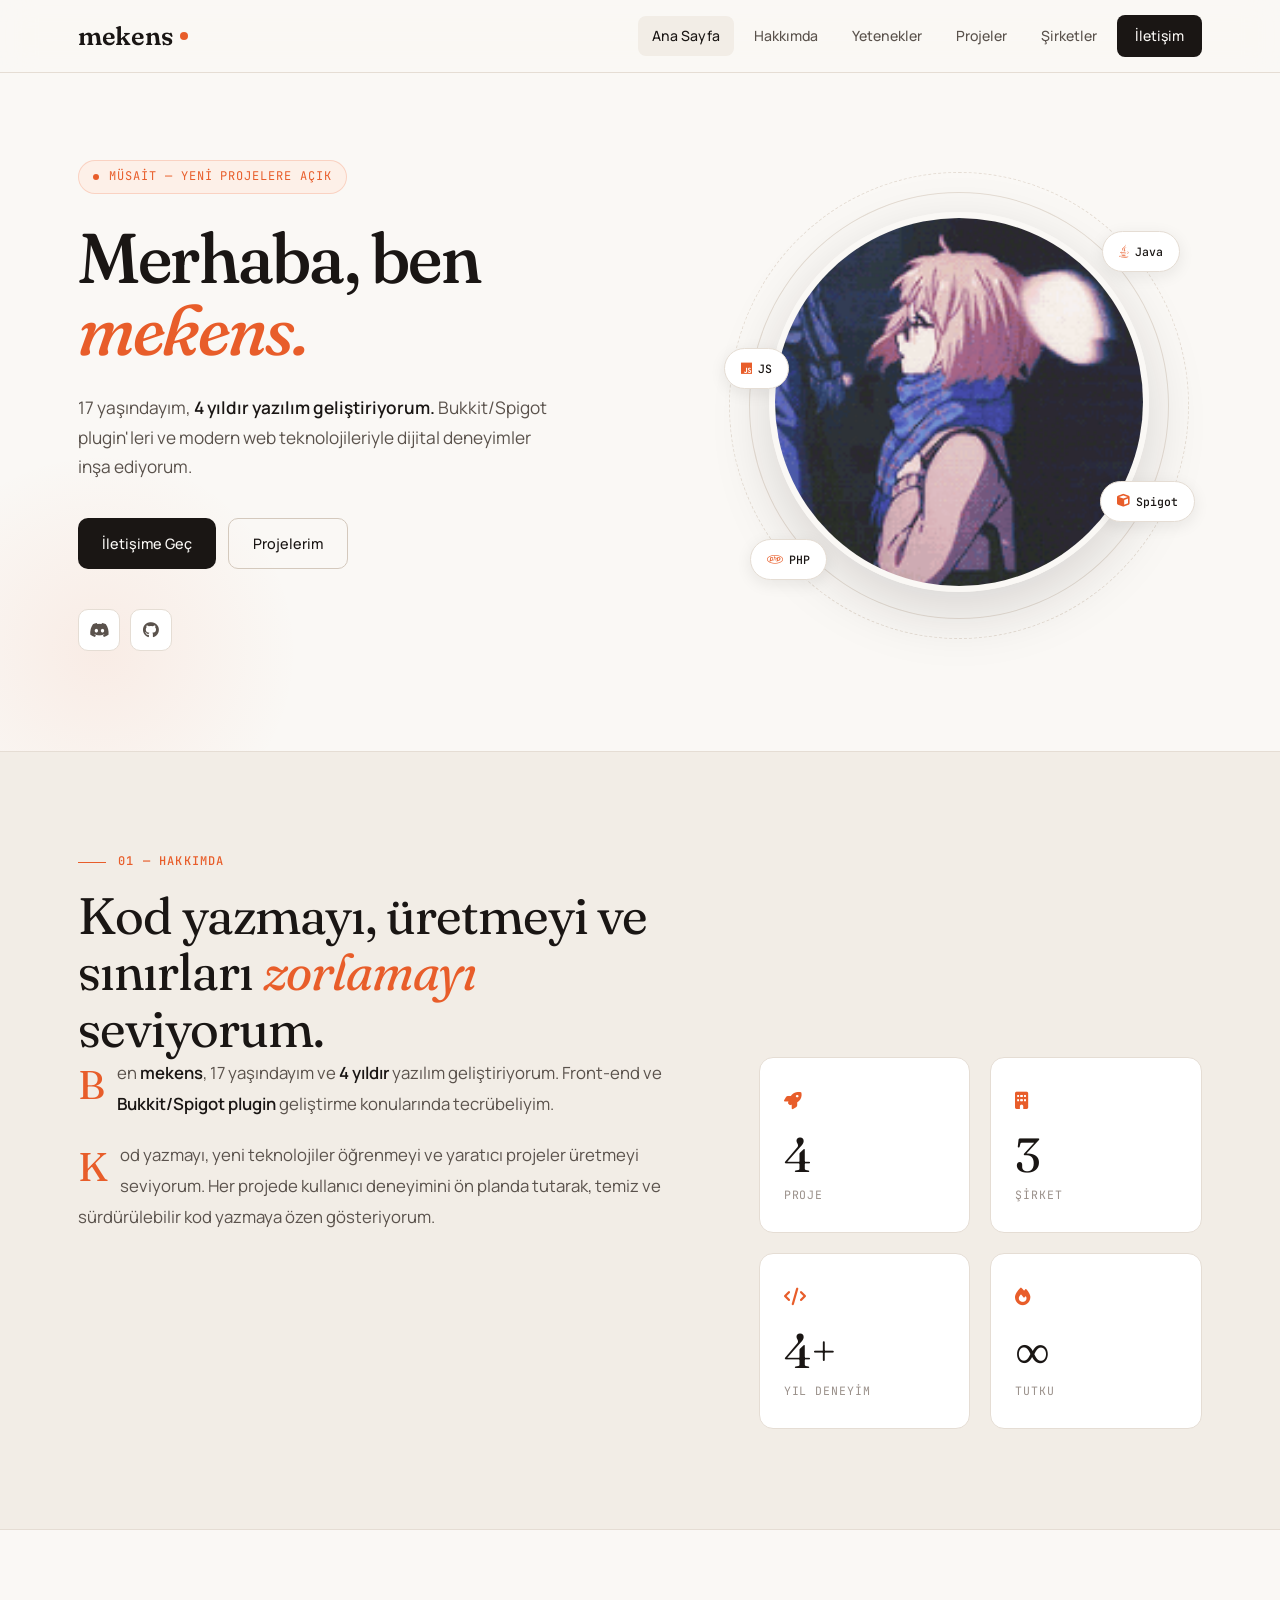
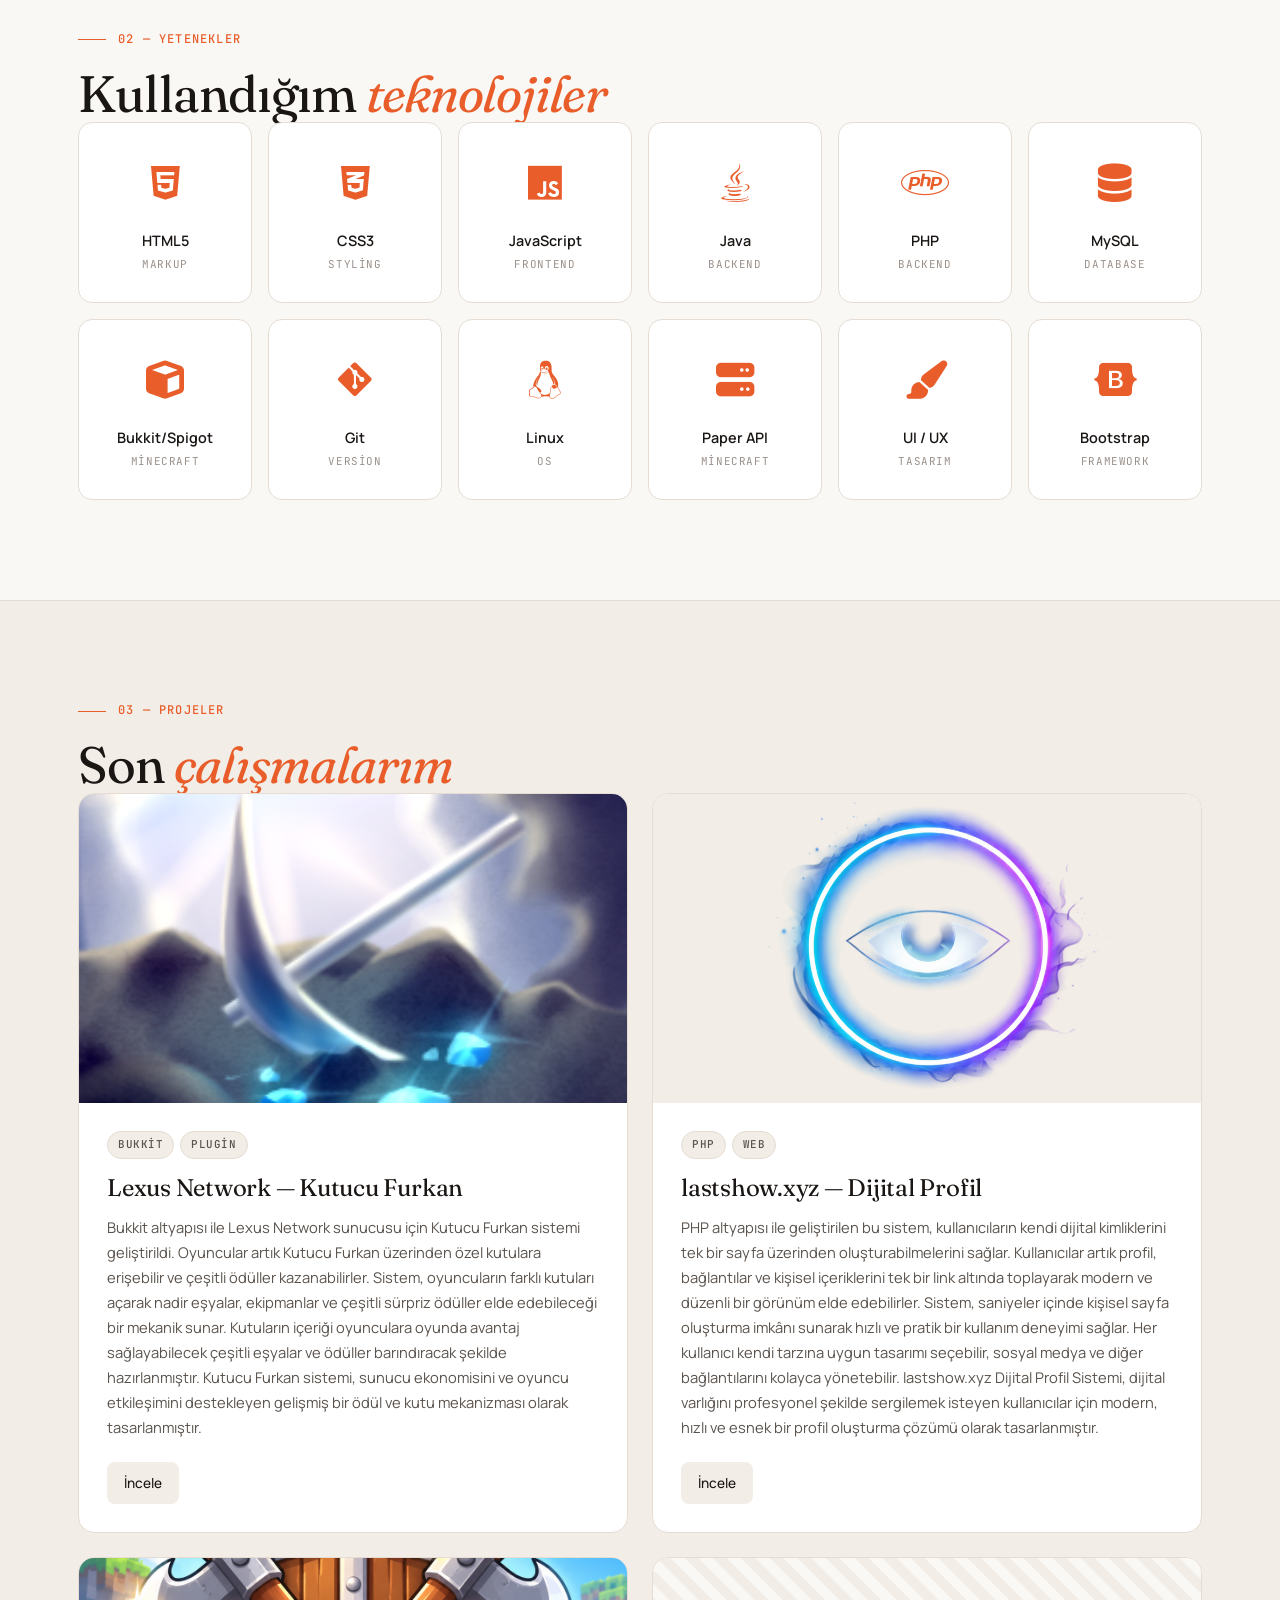
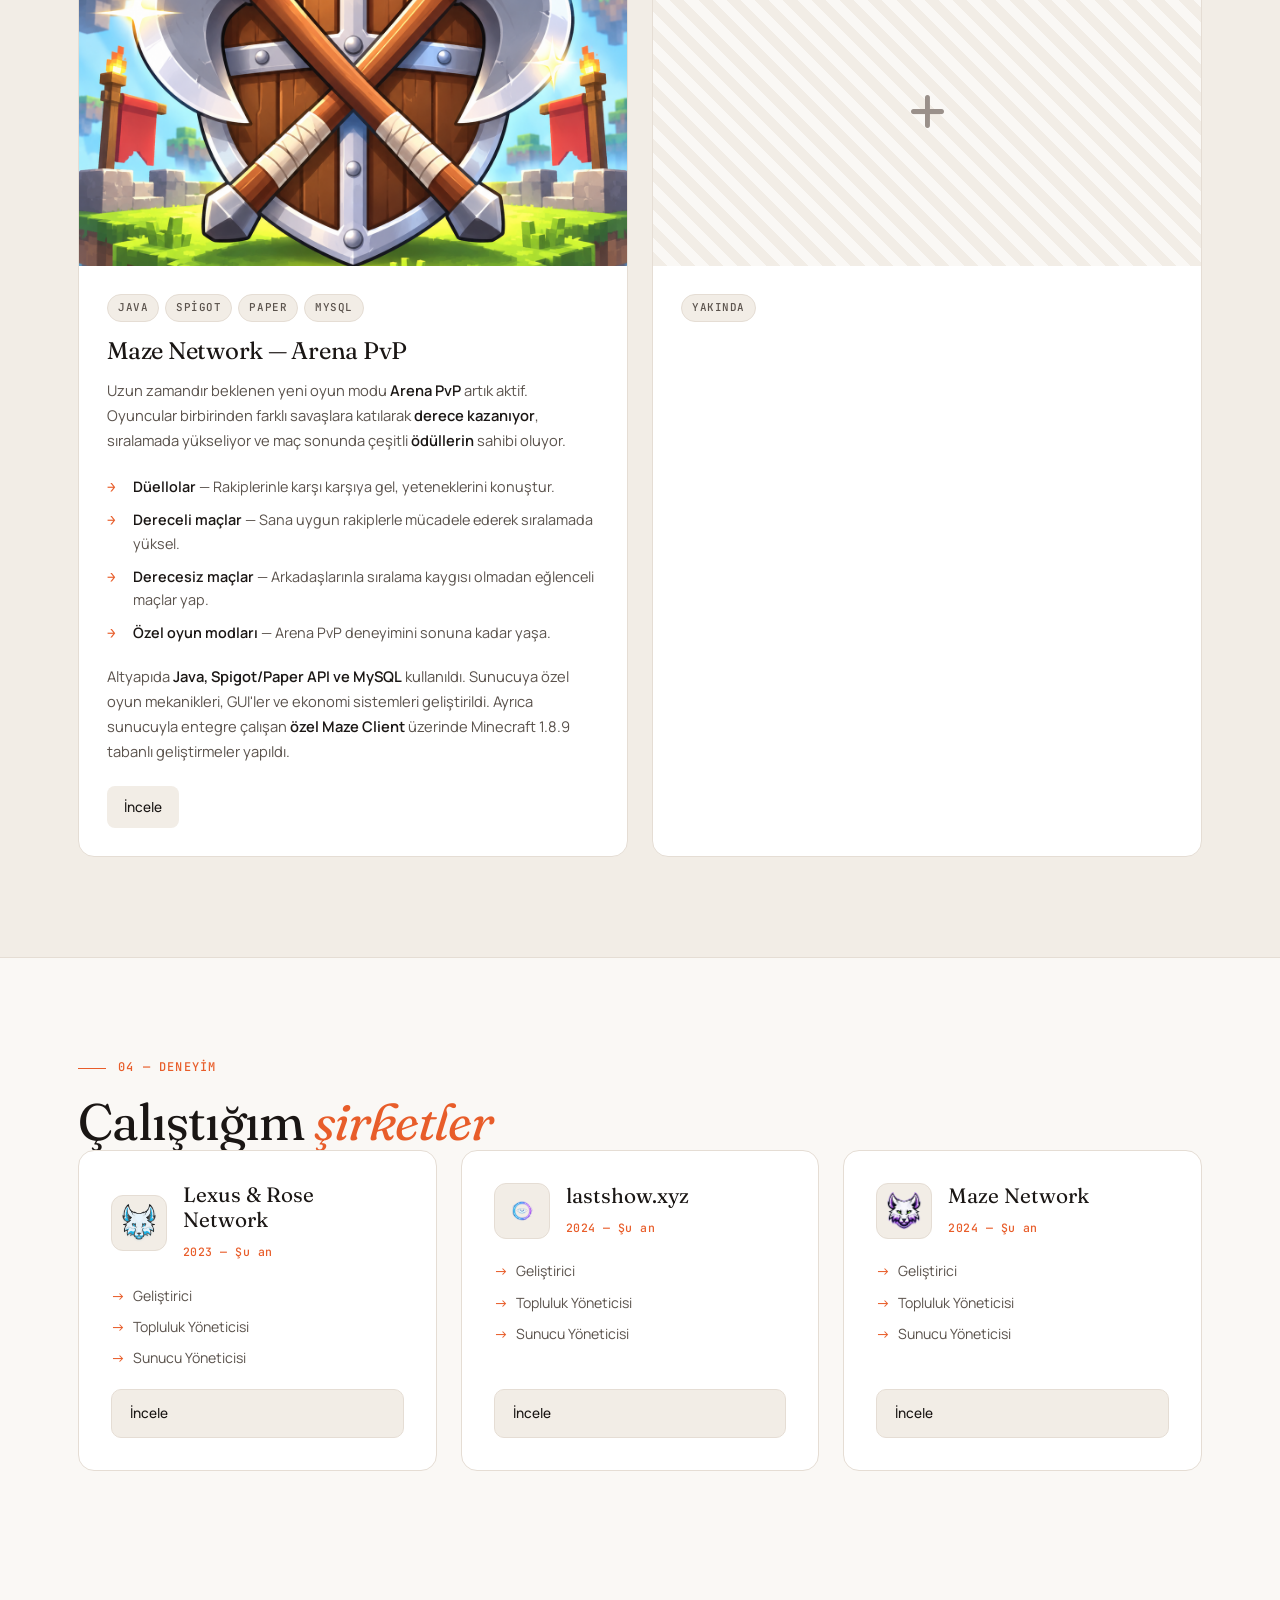
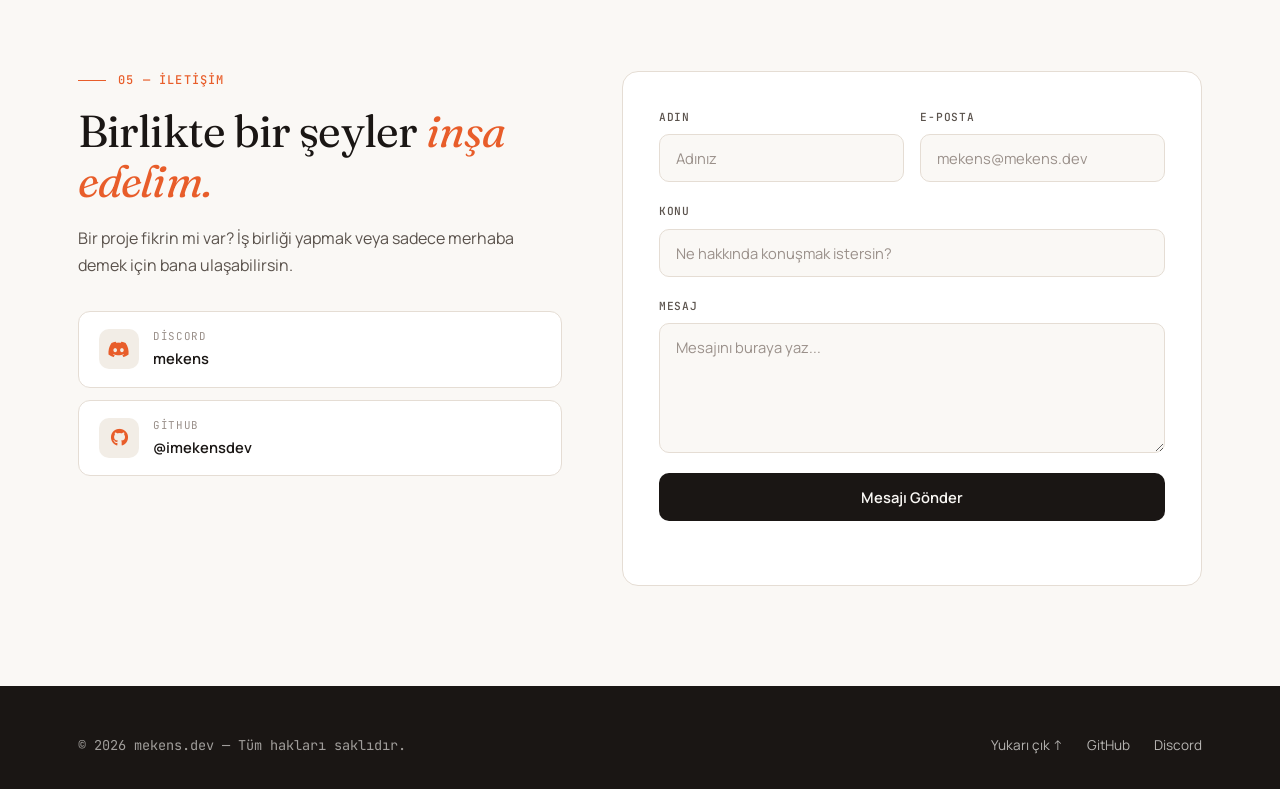
==== commit 754946d6: "Update index.html" ====
--- a/index.html
+++ b/index.html
@@ -443,7 +443,6 @@
     </div>
 </section>
 
-<!-- FOOTER -->
 <footer class="footer">
     <div class="container footer-flex">
         <p>© 2026 mekens.dev — Tüm hakları saklıdır.</p>
@@ -456,7 +455,6 @@
 </footer>
 
 <script>
-// LOADER
 window.addEventListener('load', () => {
     setTimeout(() => {
         const loader = document.getElementById('loader');
@@ -465,7 +463,6 @@
     }, 1500);
 });
 
-// MOBILE MENU
 const hamburger = document.getElementById('hamburger');
 const navMenu = document.getElementById('navMenu');
 hamburger.addEventListener('click', () => {
@@ -479,7 +476,6 @@
     });
 });
 
-// ACTIVE NAV
 const sections = document.querySelectorAll('section[id]');
 const navLinks = document.querySelectorAll('.nav-menu a[href^="#"]');
 const navObserver = new IntersectionObserver((entries) => {
--- a/style.css
+++ b/style.css
@@ -1,634 +1,667 @@
-@import url('https://fonts.googleapis.com/css2?family=JetBrains+Mono:wght@300;400;500;600;700&family=Inter:wght@300;400;500;600;700;800&display=swap');
+@import url('https://fonts.googleapis.com/css2?family=Fraunces:ital,opsz,wght@0,9..144,400;0,9..144,500;0,9..144,600;0,9..144,700;1,9..144,400;1,9..144,500&family=Manrope:wght@300;400;500;600;700;800&family=JetBrains+Mono:wght@400;500&display=swap');
 
 :root {
-    --bg-primary: #0a0a12;
-    --bg-secondary: #11111b;
-    --bg-card: #1a1a24;
-    --bg-hover: #232334;
-    --text-primary: #e0e0ff;
-    --text-secondary: #9b9bd1;
-    --text-muted: #5c5c8a;
-    --accent-primary: #6d5dfc;
-    --accent-secondary: #9a00ff;
-    --accent-success: #00ffcc;
-    --accent-warning: #ffcc00;
-    --accent-error: #ff0066;
-    --border-color: #2a2a40;
-    --terminal-green: #00ffcc;
-    --terminal-blue: #0099ff;
-    --terminal-purple: #cc66ff;
-    --shadow-light: 0 4px 20px rgba(109, 93, 252, 0.15);
-    --shadow-medium: 0 8px 40px rgba(109, 93, 252, 0.25);
-    --shadow-heavy: 0 16px 60px rgba(109, 93, 252, 0.35);
-    --glow: 0 0 25px rgba(109, 93, 252, 0.5);
-}
-
-* {
-    margin: 0;
-    padding: 0;
-    box-sizing: border-box;
-}
+    --bg: #faf8f5;
+    --bg-alt: #f2ede6;
+    --bg-card: #ffffff;
+    --ink: #1a1614;
+    --ink-2: #5a524c;
+    --ink-3: #9a908a;
+    --line: #e5ddd4;
+    --line-2: #d4c9bd;
+    --accent: #e85d2a;
+    --accent-hover: #c94a1e;
+    --accent-soft: #fdf0e8;
+    --success: #2d7d4a;
+--serif: 'Fraunces', serif;
+--sans: 'Manrope', sans-serif;
+--mono: 'JetBrains Mono', monospace;
+    --ease: cubic-bezier(.4, 0, .2, 1);
+}
+
+* { margin: 0; padding: 0; box-sizing: border-box; }
+
+html { scroll-behavior: smooth; }
 
 body {
-    font-family: 'Inter', sans-serif;
-    background: var(--bg-primary);
-    color: var(--text-primary);
-    line-height: 1.6;
+    font-family: var(--sans);
+    background: var(--bg);
+    color: var(--ink);
+    line-height: 1.65;
     overflow-x: hidden;
-}
-
-body::before {
-    content: '';
+    -webkit-font-smoothing: antialiased;
+    font-weight: 400;
+}
+
+.container {
+    max-width: 1180px;
+    margin: 0 auto;
+    padding: 0 28px;
+}
+
+::-webkit-scrollbar { width: 10px; }
+::-webkit-scrollbar-track { background: var(--bg-alt); }
+::-webkit-scrollbar-thumb { background: var(--line-2); border-radius: 10px; }
+::-webkit-scrollbar-thumb:hover { background: var(--ink-3); }
+
+.navbar {
     position: fixed;
-    top: 0;
-    left: 0;
-    width: 100%;
-    height: 100%;
-    background: 
-        radial-gradient(circle at 20% 80%, rgba(88, 166, 255, 0.05) 0%, transparent 50%),
-        radial-gradient(circle at 80% 20%, rgba(247, 129, 102, 0.05) 0%, transparent 50%);
-    pointer-events: none;
-    z-index: -1;
-}
-
-.container {
-    max-width: 1200px;
-    margin: 0 auto;
-    padding: 0 20px;
-}
-
-::-webkit-scrollbar {
-    width: 12px;
-}
-
-::-webkit-scrollbar-track {
-    background: var(--bg-secondary);
-}
-
-::-webkit-scrollbar-thumb {
-    background: var(--accent-primary);
-    border-radius: 6px;
-    border: 2px solid var(--bg-secondary);
-}
-
-::-webkit-scrollbar-thumb:hover {
-    background: var(--accent-secondary);
-}
-
-.navbar {
-    background: rgba(13, 17, 23, 0.95);
-    backdrop-filter: blur(20px);
-    border-bottom: 1px solid var(--border-color);
-    position: fixed;
-    top: 0;
-    width: 100%;
+    top: 0; left: 0; right: 0;
     z-index: 1000;
-    transition: all 0.3s ease;
+    background: rgba(250, 248, 245, 0.85);
+    backdrop-filter: blur(16px) saturate(180%);
+    -webkit-backdrop-filter: blur(16px) saturate(180%);
+    border-bottom: 1px solid var(--line);
+    transition: all .3s var(--ease);
 }
 
 .nav-flex {
     display: flex;
     align-items: center;
     justify-content: space-between;
-    height: 70px;
-}
-
-.logo {
-    font-family: 'JetBrains Mono', monospace;
-    font-size: 1.5rem;
-    font-weight: 700;
-    letter-spacing: 1px;
-    position: relative;
-
-    background: linear-gradient(90deg, #6d5dfc, #9a00ff, #00ffcc, #6d5dfc);
-    background-size: 400%;
-    -webkit-background-clip: text;
-    -webkit-text-fill-color: transparent;
-    animation: rgbFlow 6s linear infinite;
-
-    text-shadow: 0 0 10px rgba(109, 93, 252, 0.4),
-                 0 0 20px rgba(154, 0, 255, 0.3),
-                 0 0 30px rgba(0, 255, 204, 0.2);
-}
-
-.logo::after {
-    content: '_';
-    animation: blink 1s infinite;
-    color: #58a6ff;
-}
-
-@keyframes rgbFlow {
-    0% { background-position: 0% 50%; }
-    50% { background-position: 100% 50%; }
-    100% { background-position: 0% 50%; }
-}
-
-@keyframes blink {
-    0%, 50%, 100% { opacity: 1; }
-    25%, 75% { opacity: 0; }
+    height: 72px;
+}
+
+.logo span {
+    width: 8px; height: 8px;
+    background: var(--accent);
+    border-radius: 50%;
+    display: inline-block;
 }
 
 .nav-menu {
     display: flex;
-    gap: 2rem;
+    gap: 6px;
     list-style: none;
+    align-items: center;
 }
 
 .nav-menu li a {
     text-decoration: none;
-    color: var(--text-secondary);
-    font-weight: 500;
-    font-size: 0.9rem;
-    transition: all 0.3s ease;
-    position: relative;
-    padding: 8px 0;
-    font-family: 'JetBrains Mono', monospace;
-}
-
-.nav-menu li a::before {
-    content: '>';
-    position: absolute;
-    left: -15px;
-    opacity: 0;
-    color: var(--terminal-green);
-    transition: all 0.3s ease;
+    color: var(--ink-2);
+    font-weight: 500;
+    font-size: .88rem;
+    padding: 8px 14px;
+    border-radius: 8px;
+    transition: all .25s var(--ease);
+    display: block;
 }
 
 .nav-menu li a:hover {
-    color: var(--text-primary);
-}
-
-.nav-menu li a:hover::before {
-    opacity: 1;
-    left: -20px;
+    color: var(--ink);
+    background: var(--bg-alt);
+}
+
+.nav-menu li a.active {
+    color: var(--ink);
+    background: var(--bg-alt);
+}
+
+.nav-cta {
+    padding: 9px 18px !important;
+    background: var(--ink) !important;
+    color: var(--bg) !important;
+    font-weight: 500;
+    border-radius: 8px;
+}
+
+.nav-cta:hover {
+    background: var(--accent) !important;
+    color: #fff !important;
 }
 
 .hamburger {
     display: none;
     flex-direction: column;
     cursor: pointer;
-    gap: 4px;
+    gap: 5px;
+    padding: 8px;
 }
 
 .hamburger span {
-    width: 25px;
+    width: 22px;
     height: 2px;
-    background: var(--accent-primary);
-    border-radius: 1px;
-    transition: all 0.3s ease;
+    background: var(--ink);
+    transition: all .3s var(--ease);
 }
 
 .hero {
-    background: var(--bg-primary);
-    padding: 120px 0 80px 0;
-    min-height: 100vh;
-    display: flex;
-    align-items: center;
-    position: relative;
+    padding: 160px 0 100px;
+    position: relative;
+    overflow: hidden;
 }
 
 .hero::before {
     content: '';
     position: absolute;
-    top: 0;
-    left: 0;
+    top: 60%; left: -100px;
+    width: 400px; height: 400px;
+    background: radial-gradient(circle, rgba(232, 93, 42, .08), transparent 70%);
+    pointer-events: none;
+}
+
+.hero-flex {
+    display: grid;
+    grid-template-columns: 1.15fr 1fr;
+    gap: 80px;
+    align-items: center;
+    position: relative;
+    z-index: 1;
+}
+
+.hero-eyebrow {
+    display: inline-flex;
+    align-items: center;
+    gap: 10px;
+    font-family: var(--mono);
+    font-size: .75rem;
+    color: var(--accent);
+    letter-spacing: .08em;
+    text-transform: uppercase;
+    margin-bottom: 28px;
+    padding: 6px 14px;
+    background: var(--accent-soft);
+    border: 1px solid rgba(232, 93, 42, .2);
+    border-radius: 100px;
+}
+
+.hero-eyebrow::before {
+    content: '';
+    width: 6px; height: 6px;
+    background: var(--accent);
+    border-radius: 50%;
+    animation: pulse 2s infinite;
+}
+
+@keyframes pulse {
+    0%, 100% { opacity: 1; transform: scale(1); }
+    50% { opacity: .5; transform: scale(1.3); }
+}
+
+.hero-text h1 {
+    font-family: var(--serif);
+    font-size: clamp(2.8rem, 5.5vw, 4.8rem);
+    font-weight: 500;
+    font-variation-settings: 'SOFT' 50, 'WONK' 1;
+    line-height: 1.02;
+    letter-spacing: -.025em;
+    color: var(--ink);
+    margin-bottom: 28px;
+}
+
+.section-head h2 {
+    font-family: var(--serif);
+    font-size: clamp(2.2rem, 4vw, 3.2rem);
+    font-weight: 500;
+    font-variation-settings: 'SOFT' 30, 'WONK' 1;
+    line-height: 1.1;
+    letter-spacing: -.02em;
+    color: var(--ink);
+    max-width: 640px;
+}
+
+.logo {
+    font-family: var(--serif);
+    font-size: 1.6rem;
+    font-weight: 600;
+    font-variation-settings: 'SOFT' 50, 'WONK' 1;
+    color: var(--ink);
+    text-decoration: none;
+    letter-spacing: -.01em;
+    display: flex;
+    align-items: center;
+    gap: 8px;
+}
+
+.hero-text h1 em {
+    font-style: italic;
+    color: var(--accent);
+}
+
+.hero-text p {
+    font-size: 1.08rem;
+    color: var(--ink-2);
+    margin-bottom: 36px;
+    max-width: 480px;
+    line-height: 1.7;
+}
+
+.hero-text p strong {
+    color: var(--ink);
+    font-weight: 600;
+}
+
+.hero-actions {
+    display: flex;
+    gap: 12px;
+    flex-wrap: wrap;
+    margin-bottom: 40px;
+}
+
+.btn {
+    display: inline-flex;
+    align-items: center;
+    gap: 8px;
+    padding: 13px 24px;
+    font-family: var(--sans);
+    font-size: .9rem;
+    font-weight: 500;
+    text-decoration: none;
+    border-radius: 10px;
+    transition: all .25s var(--ease);
+    cursor: pointer;
+    border: none;
+}
+
+.btn-primary {
+    background: var(--ink);
+    color: var(--bg);
+}
+
+.btn-primary:hover {
+    background: var(--accent);
+    transform: translateY(-2px);
+    box-shadow: 0 8px 24px rgba(232, 93, 42, .25);
+}
+
+.btn-secondary {
+    background: transparent;
+    color: var(--ink);
+    border: 1px solid var(--line-2);
+}
+
+.btn-secondary:hover {
+    border-color: var(--ink);
+    transform: translateY(-2px);
+}
+
+.btn i {
+    font-size: .8rem;
+    transition: transform .25s var(--ease);
+}
+
+.btn:hover i {
+    transform: translateX(4px);
+}
+
+.btn-small {
+    padding: 9px 16px;
+    font-size: .82rem;
+}
+
+.hero-visual {
+    position: relative;
+    display: flex;
+    justify-content: center;
+}
+
+.hero-img-frame {
+    position: relative;
+    width: 100%;
+    max-width: 380px;
+    aspect-ratio: 1;
+}
+
+.hero-img-frame::before {
+    content: '';
+    position: absolute;
+    inset: -20px;
+    border: 1px solid var(--line);
+    border-radius: 50%;
+    animation: spin 30s linear infinite;
+}
+
+.hero-img-frame::after {
+    content: '';
+    position: absolute;
+    inset: -40px;
+    border: 1px dashed var(--line);
+    border-radius: 50%;
+    animation: spin 40s linear infinite reverse;
+}
+
+@keyframes spin {
+    to { transform: rotate(360deg); }
+}
+
+.hero-img-frame img {
     width: 100%;
     height: 100%;
-    background: 
-        linear-gradient(45deg, transparent 49%, rgba(88, 166, 255, 0.03) 50%, transparent 51%),
-        linear-gradient(-45deg, transparent 49%, rgba(247, 129, 102, 0.03) 50%, transparent 51%);
-    background-size: 50px 50px;
-    pointer-events: none;
-}
-
-.hero-flex {
-    display: flex;
-    align-items: center;
-    justify-content: space-between;
-    gap: 4rem;
-    position: relative;
-    z-index: 1;
-}
-
-.hero-text {
-    flex: 1;
-}
-
-.hero-text h1 {
-    font-family: 'JetBrains Mono', monospace;
-    font-size: 3.5rem;
-    font-weight: 700;
-    margin-bottom: 1rem;
+    object-fit: cover;
+    border-radius: 50%;
+    border: 6px solid var(--bg);
+    box-shadow: 0 20px 60px rgba(26, 22, 20, .15);
+    position: relative;
+    z-index: 2;
+}
+
+.hero-badge {
+    position: absolute;
+    padding: 10px 16px;
+    background: var(--bg-card);
+    border: 1px solid var(--line);
+    border-radius: 100px;
+    font-family: var(--mono);
+    font-size: .72rem;
+    font-weight: 500;
+    color: var(--ink);
+    box-shadow: 0 4px 16px rgba(26, 22, 20, .08);
+    z-index: 3;
+    display: flex;
+    align-items: center;
+    gap: 6px;
+    animation: floatY 4s ease-in-out infinite;
+}
+
+.hero-badge i {
+    color: var(--accent);
+    font-size: .8rem;
+}
+
+.hb-1 { top: 5%; right: -8%; animation-delay: 0s; }
+.hb-2 { top: 35%; left: -12%; animation-delay: -1.3s; }
+.hb-3 { bottom: 20%; right: -12%; animation-delay: -2.6s; }
+.hb-4 { bottom: 5%; left: -5%; animation-delay: -3.9s; }
+
+@keyframes floatY {
+    0%, 100% { transform: translateY(0); }
+    50% { transform: translateY(-10px); }
+}
+
+.social-links {
+    display: flex;
+    gap: 10px;
+}
+
+.social-links a {
+    width: 42px; height: 42px;
+    display: grid;
+    place-items: center;
+    background: var(--bg-card);
+    border: 1px solid var(--line);
+    border-radius: 10px;
+    color: var(--ink-2);
+    font-size: 1rem;
+    text-decoration: none;
+    transition: all .25s var(--ease);
+}
+
+.social-links a:hover {
+    background: var(--ink);
+    color: var(--bg);
+    border-color: var(--ink);
+    transform: translateY(-3px);
+}
+
+section {
+    padding: 100px 0;
+    position: relative;
+}
+
+.section-label {
+    font-family: var(--mono);
+    font-size: .75rem;
+    color: var(--accent);
+    text-transform: uppercase;
+    letter-spacing: .1em;
+    font-weight: 500;
+    display: flex;
+    align-items: center;
+    gap: 12px;
+    margin-bottom: 16px;
+}
+
+.section-label::before {
+    content: '';
+    width: 28px;
+    height: 1px;
+    background: var(--accent);
+}
+
+.project-features {
+    list-style: none;
+    margin: 0 0 20px 0;
+    padding: 0;
+    display: flex;
+    flex-direction: column;
+    gap: 10px;
+}
+
+.project-features li {
+    position: relative;
+    padding-left: 26px;
+    font-size: .9rem;
+    color: var(--ink-2);
+    line-height: 1.6;
+}
+
+.project-features li::before {
+    content: '→';
+    position: absolute;
+    left: 0;
+    top: 0;
+    color: var(--accent);
+    font-weight: 600;
+    font-family: var(--mono);
+}
+
+.project-features li strong {
+    color: var(--ink);
+    font-weight: 600;
+}
+
+.section-head h2 {
+    font-family: var(--serif);
+    font-size: clamp(2.2rem, 4vw, 3.2rem);
+    font-weight: 400;
     line-height: 1.1;
-    color: var(--text-primary);
-}
-
-.hero-text h1 .highlight {
-    background: linear-gradient(90deg, #6d5dfc, #9a00ff, #00ffcc, #6d5dfc);
-    background-size: 400%;
-    -webkit-background-clip: text;
-    -webkit-text-fill-color: transparent;
-    animation: rgbFlow 6s linear infinite;
-
-    text-shadow: 0 0 10px rgba(109, 93, 252, 0.4),
-                 0 0 20px rgba(154, 0, 255, 0.3),
-                 0 0 30px rgba(0, 255, 204, 0.2);
-}
-
-@keyframes rgbFlow {
-    0% { background-position: 0% 50%; }
-    50% { background-position: 100% 50%; }
-    100% { background-position: 0% 50%; }
-}
-
-.hero-text p {
-    font-size: 1.1rem;
-    color: var(--text-secondary);
-    margin-bottom: 2rem;
-    max-width: 500px;
-    font-family: 'JetBrains Mono', monospace;
-}
-
-.hero-text p::before {
-    content: '';
-    color: var(--accent-primary);
-}
-
-.btn {
-    padding: 12px 24px;
-    border-radius: 6px;
-    border: 1px solid var(--accent-primary);
-    font-size: 0.9rem;
+    letter-spacing: -.02em;
+    color: var(--ink);
+    max-width: 640px;
+}
+
+.section-head h2 em {
+    font-style: italic;
+    color: var(--accent);
+}
+
+.about {
+    background: var(--bg-alt);
+    border-top: 1px solid var(--line);
+    border-bottom: 1px solid var(--line);
+}
+
+.about-grid {
+    display: grid;
+    grid-template-columns: 1.4fr 1fr;
+    gap: 60px;
+    align-items: start;
+}
+
+.about-text p {
+    font-size: 1.05rem;
+    color: var(--ink-2);
+    line-height: 1.85;
+    margin-bottom: 20px;
+}
+
+.about-text p:first-letter {
+    font-family: var(--serif);
+    font-size: 2.5rem;
+    line-height: 1;
+    float: left;
+    margin: 8px 12px 0 0;
+    color: var(--accent);
+}
+
+.about-text strong {
+    color: var(--ink);
     font-weight: 600;
-    background: transparent;
-    color: var(--accent-primary);
-    cursor: pointer;
-    transition: all 0.3s ease;
-    text-decoration: none;
-    display: inline-block;
+}
+
+.stats-grid {
+    display: grid;
+    grid-template-columns: 1fr 1fr;
+    gap: 20px;
+}
+
+.stat-card {
+    background: var(--bg-card);
+    border: 1px solid var(--line);
+    border-radius: 14px;
+    padding: 28px 24px;
     position: relative;
     overflow: hidden;
-    font-family: 'JetBrains Mono', monospace;
-}
-
-.btn::before {
+    transition: all .3s var(--ease);
+}
+
+.stat-card::after {
     content: '';
     position: absolute;
-    top: 0;
-    left: -100%;
-    width: 100%;
-    height: 100%;
-    background: var(--accent-primary);
-    transition: left 0.3s ease;
-    z-index: -1;
-}
-
-.btn:hover::before {
-    left: 0;
-}
-
-.btn:hover {
-    color: var(--bg-primary);
-    transform: translateY(-2px);
-    box-shadow: var(--shadow-medium);
-}
-
-.btn-small {
-    padding: 8px 16px;
-    font-size: 0.8rem;
-}
-
-.hero-img {
-    position: relative;
-}
-
-.hero-img::before {
-    content: '';
-    position: absolute;
-    top: -50px;
-    left: -50px;
-    right: -50px;
-    bottom: -50px;
-    background: 
-        radial-gradient(circle at 20% 30%, rgba(88, 166, 255, 0.1) 0%, transparent 50%),
-        radial-gradient(circle at 80% 70%, rgba(0, 255, 65, 0.1) 0%, transparent 50%),
-        radial-gradient(circle at 40% 80%, rgba(247, 129, 102, 0.1) 0%, transparent 50%);
-    border-radius: 50%;
-    z-index: -1;
-    animation: float 6s ease-in-out infinite;
-}
-
-.hero-img::after {
-    content: '';
-    position: absolute;
-    top: -30px;
-    left: -30px;
-    right: -30px;
-    bottom: -30px;
-    background: 
-        radial-gradient(circle at 60% 20%, rgba(88, 166, 255, 0.05) 0%, transparent 50%),
-        radial-gradient(circle at 10% 60%, rgba(0, 255, 65, 0.05) 0%, transparent 50%);
-    border-radius: 50%;
-    z-index: -2;
-    animation: float 8s ease-in-out infinite reverse;
-}
-
-.code-particle {
-    position: absolute;
-    color: var(--terminal-green);
-    font-family: 'JetBrains Mono', monospace;
-    font-size: 0.8rem;
-    opacity: 0.6;
-    pointer-events: none;
-    animation: particleFloat 4s ease-in-out infinite;
-}
-
-.code-particle:nth-child(1) {
-    top: 10%;
-    left: -20px;
-    animation-delay: 0s;
-}
-
-.code-particle:nth-child(2) {
-    top: 30%;
-    right: -25px;
-    animation-delay: 1s;
-}
-
-.code-particle:nth-child(3) {
-    bottom: 20%;
-    left: -15px;
-    animation-delay: 2s;
-}
-
-.code-particle:nth-child(4) {
-    bottom: 40%;
-    right: -30px;
-    animation-delay: 3s;
-}
-
-.code-particle:nth-child(5) {
-    top: 50%;
-    left: -35px;
-    animation-delay: 0.5s;
-}
-
-.code-particle:nth-child(6) {
-    top: 70%;
-    right: -20px;
-    animation-delay: 1.5s;
-}
-
-@keyframes float {
-    0%, 100% { transform: translateY(0px) rotate(0deg); }
-    50% { transform: translateY(-10px) rotate(180deg); }
-}
-
-@keyframes particleFloat {
-    0%, 100% { 
-        transform: translateY(0px) translateX(0px) rotate(0deg);
-        opacity: 0.6;
-    }
-    25% { 
-        transform: translateY(-15px) translateX(5px) rotate(90deg);
-        opacity: 0.8;
-    }
-    50% { 
-        transform: translateY(-10px) translateX(-5px) rotate(180deg);
-        opacity: 0.4;
-    }
-    75% { 
-        transform: translateY(-5px) translateX(10px) rotate(270deg);
-        opacity: 0.9;
-    }
-}
-
-.hero-img img {
-    width: 350px;
-    height: 350px;
-    border-radius: 50%;
-    object-fit: cover;
-    border: 4px solid var(--bg-primary);
-    transition: all 0.3s ease;
-    position: relative;
-    z-index: 1;
-}
-
-.hero-img:hover img {
-    transform: scale(1.05);
-}
-
-.social-links {
-    display: flex;
-    gap: 1rem;
-    margin-bottom: 2rem;
-}
-
-.social-links a {
-    color: var(--text-secondary);
-    font-size: 1.3rem;
-    background: var(--bg-card);
-    border: 1px solid var(--border-color);
-    border-radius: 6px;
-    width: 45px;
-    height: 45px;
-    display: flex;
-    align-items: center;
-    justify-content: center;
-    transition: all 0.3s ease;
-    text-decoration: none;
-}
-
-.social-links a:hover {
-    color: var(--terminal-green);
-    background: var(--bg-hover);
-    border-color: var(--terminal-green);
-    transform: translateY(-3px);
-    box-shadow: var(--shadow-light);
-}
-
-section {
-    padding: 100px 0;
-    position: relative;
-}
-
-section h2 {
-    font-family: 'JetBrains Mono', monospace;
-    font-size: 2.5rem;
-    font-weight: 700;
-    margin-bottom: 3rem;
-    text-align: center;
-    color: var(--text-primary);
-    position: relative;
-}
-
-section h2::before {
-    content: '';
-    color: var(--accent-primary);
-}
-
-section h2::after {
-    content: '';
-    position: absolute;
-    bottom: -10px;
-    left: 50%;
-    transform: translateX(-50%);
-    width: 100px;
-    height: 2px;
-    background: var(--terminal-green);
-}
-
-.about {
-    background: var(--bg-secondary);
-}
-
-.about p {
-    max-width: 800px;
-    margin: 0 auto;
-    font-size: 1rem;
-    color: var(--text-secondary);
-    text-align: center;
-    line-height: 1.8;
-    font-family: 'JetBrains Mono', monospace;
-    background: var(--bg-card);
-    padding: 2rem;
-    border-radius: 8px;
-    border: 1px solid var(--border-color);
-    position: relative;
-}
-
-.about p::before {
-    content: '/*';
-    position: absolute;
-    top: 10px;
-    left: 10px;
-    color: var(--accent-primary);
-    font-size: 0.8rem;
-}
-
-.about p::after {
-    content: '*/';
-    position: absolute;
-    bottom: 10px;
-    right: 10px;
-    color: var(--accent-primary);
-    font-size: 0.8rem;
-}
-
-/* Skills Section */
+    bottom: 0; left: 0;
+    width: 100%; height: 2px;
+    background: var(--accent);
+    transform: scaleX(0);
+    transform-origin: left;
+    transition: transform .4s var(--ease);
+}
+
+.stat-card:hover {
+    transform: translateY(-4px);
+    border-color: var(--line-2);
+    box-shadow: 0 12px 32px rgba(26, 22, 20, .08);
+}
+
+.stat-card:hover::after {
+    transform: scaleX(1);
+}
+
+.stat-icon {
+    font-size: 1.1rem;
+    color: var(--accent);
+    margin-bottom: 16px;
+}
+
+.stat-number {
+    font-family: var(--serif);
+    font-size: 3rem;
+    font-weight: 400;
+    color: var(--ink);
+    line-height: 1;
+    margin-bottom: 6px;
+    letter-spacing: -.02em;
+}
+
+.stat-label {
+    font-family: var(--mono);
+    font-size: .72rem;
+    color: var(--ink-3);
+    text-transform: uppercase;
+    letter-spacing: .08em;
+}
+
 .skills-grid {
     display: grid;
-    grid-template-columns: repeat(auto-fit, minmax(200px, 1fr));
-    gap: 2rem;
-    max-width: 900px;
-    margin: 0 auto;
+    grid-template-columns: repeat(auto-fill, minmax(160px, 1fr));
+    gap: 16px;
 }
 
 .skill-card {
     background: var(--bg-card);
-    border: 1px solid var(--border-color);
-    border-radius: 8px;
-    padding: 2rem;
+    border: 1px solid var(--line);
+    border-radius: 14px;
+    padding: 28px 20px;
     text-align: center;
-    transition: all 0.3s ease;
+    transition: all .3s var(--ease);
     position: relative;
     overflow: hidden;
-    font-family: 'JetBrains Mono', monospace;
 }
 
 .skill-card::before {
     content: '';
     position: absolute;
-    top: 0;
-    left: 0;
-    width: 100%;
-    height: 3px;
-    background: var(--terminal-green);
-    transform: scaleX(0);
-    transition: transform 0.3s ease;
+    inset: 0;
+    background: var(--accent-soft);
+    opacity: 0;
+    transition: opacity .3s var(--ease);
+}
+
+.skill-card:hover {
+    transform: translateY(-4px);
+    border-color: var(--accent);
+    box-shadow: 0 12px 28px rgba(232, 93, 42, .12);
 }
 
 .skill-card:hover::before {
-    transform: scaleX(1);
-}
-
-.skill-card:hover {
-    transform: translateY(-5px);
-    border-color: var(--terminal-green);
-    box-shadow: var(--shadow-medium);
+    opacity: 1;
 }
 
 .skill-icon {
-    width: 70px;
-    height: 70px;
-    margin: 0 auto 1rem auto;
-    display: flex;
-    align-items: center;
-    justify-content: center;
-}
-
-.skill-icon i {
-    font-size: 3rem;
-    color: var(--accent-primary);
-    transition: all 0.3s ease;
-}
-
-.skill-card:hover .skill-icon i {
-    transform: scale(1.1);
-    color: var(--terminal-green);
+    font-size: 2.4rem;
+    color: var(--accent);
+    margin-bottom: 14px;
+    position: relative;
+    z-index: 1;
+    transition: transform .3s var(--ease);
+}
+
+.skill-card:hover .skill-icon {
+    transform: scale(1.15);
 }
 
 .skill-card span {
-    font-size: 1rem;
+    display: block;
+    font-size: .9rem;
     font-weight: 600;
-    color: var(--text-primary);
+    color: var(--ink);
+    position: relative;
+    z-index: 1;
+}
+
+.skill-card small {
+    display: block;
+    font-family: var(--mono);
+    font-size: .68rem;
+    color: var(--ink-3);
+    margin-top: 4px;
+    text-transform: uppercase;
+    letter-spacing: .06em;
+    position: relative;
+    z-index: 1;
 }
 
 .projects {
-    background: var(--bg-primary);
+    background: var(--bg-alt);
+    border-top: 1px solid var(--line);
+    border-bottom: 1px solid var(--line);
 }
 
 .projects-grid {
     display: grid;
-    grid-template-columns: repeat(auto-fit, minmax(400px, 1fr));
-    gap: 2rem;
+    grid-template-columns: repeat(auto-fit, minmax(380px, 1fr));
+    gap: 24px;
 }
 
 .project-card {
     background: var(--bg-card);
-    border: 1px solid var(--border-color);
-    border-radius: 8px;
+    border: 1px solid var(--line);
+    border-radius: 16px;
     overflow: hidden;
-    transition: all 0.3s ease;
-    position: relative;
-    font-family: 'JetBrains Mono', monospace;
-}
-
-.project-card::before {
-    content: '';
-    position: absolute;
-    top: 0;
-    left: 0;
-    width: 100%;
-    height: 3px;
-    background: var(--terminal-green);
-    transform: scaleX(0);
-    transition: transform 0.3s ease;
-}
-
-.project-card:hover::before {
-    transform: scaleX(1);
+    transition: all .3s var(--ease);
+    display: flex;
+    flex-direction: column;
 }
 
 .project-card:hover {
-    transform: translateY(-5px);
-    border-color: var(--terminal-green);
-    box-shadow: var(--shadow-medium);
+    transform: translateY(-6px);
+    border-color: var(--line-2);
+    box-shadow: 0 20px 48px rgba(26, 22, 20, .1);
 }
 
 .project-image {
-    height: 200px;
+    aspect-ratio: 16 / 9;
     overflow: hidden;
+    background: var(--bg-alt);
     position: relative;
 }
 
@@ -636,899 +669,605 @@
     width: 100%;
     height: 100%;
     object-fit: cover;
-    transition: transform 0.3s ease;
+    transition: transform .5s var(--ease);
 }
 
 .project-card:hover .project-image img {
-    transform: scale(1.05);
+    transform: scale(1.04);
 }
 
 .placeholder-icon {
     width: 100%;
     height: 100%;
-    display: flex;
-    align-items: center;
-    justify-content: center;
-    background: var(--bg-hover);
-    color: var(--accent-primary);
-    font-size: 3rem;
+    display: grid;
+    place-items: center;
+    font-size: 2.5rem;
+    color: var(--ink-3);
+    background: repeating-linear-gradient(
+        45deg,
+        var(--bg-alt),
+        var(--bg-alt) 10px,
+        var(--bg) 10px,
+        var(--bg) 20px
+    );
 }
 
 .project-content {
-    padding: 1.5rem;
+    padding: 28px;
+    flex: 1;
+    display: flex;
+    flex-direction: column;
+}
+
+.project-meta {
+    display: flex;
+    gap: 6px;
+    flex-wrap: wrap;
+    margin-bottom: 14px;
+}
+
+.project-tag {
+    font-family: var(--mono);
+    font-size: .68rem;
+    padding: 4px 10px;
+    background: var(--bg-alt);
+    border: 1px solid var(--line);
+    border-radius: 100px;
+    color: var(--ink-2);
+    text-transform: uppercase;
+    letter-spacing: .05em;
+    font-weight: 500;
 }
 
 .project-content h3 {
-    font-size: 1.3rem;
-    font-weight: 700;
-    margin-bottom: 1rem;
-    color: var(--text-primary);
+    font-family: var(--serif);
+    font-size: 1.5rem;
+    font-weight: 400;
+    line-height: 1.25;
+    margin-bottom: 12px;
+    color: var(--ink);
+    letter-spacing: -.01em;
 }
 
 .project-content p {
-    color: var(--text-secondary);
-    margin-bottom: 1.5rem;
-    line-height: 1.6;
-    font-size: 0.9rem;
+    color: var(--ink-2);
+    font-size: .92rem;
+    line-height: 1.7;
+    margin-bottom: 22px;
+    flex: 1;
+}
+
+.project-content p strong {
+    color: var(--ink);
+    font-weight: 600;
 }
 
 .project-links {
     display: flex;
-    gap: 1rem;
-}
-
-.companies {
-    background: var(--bg-secondary);
-}
-
-.companies-list {
+    gap: 10px;
+}
+
+.project-link {
+    display: inline-flex;
+    align-items: center;
+    gap: 6px;
+    font-size: .85rem;
+    font-weight: 500;
+    color: var(--ink);
+    text-decoration: none;
+    padding: 9px 16px;
+    background: var(--bg-alt);
+    border-radius: 8px;
+    transition: all .25s var(--ease);
+    border: 1px solid transparent;
+}
+
+.project-link:hover {
+    background: var(--ink);
+    color: var(--bg);
+}
+
+.project-link i {
+    font-size: .75rem;
+}
+
+.companies-grid {
     display: grid;
-    grid-template-columns: repeat(auto-fit, minmax(300px, 1fr));
-    gap: 2rem;
-    max-width: 1200px;
-    margin: 0 auto;
+    grid-template-columns: repeat(auto-fit, minmax(320px, 1fr));
+    gap: 24px;
 }
 
 .company-card {
     background: var(--bg-card);
-    border: 1px solid var(--border-color);
-    border-radius: 8px;
-    padding: 2rem;
+    border: 1px solid var(--line);
+    border-radius: 16px;
+    padding: 32px;
+    transition: all .3s var(--ease);
     display: flex;
     flex-direction: column;
-    gap: 1.5rem;
-    min-width: 300px;
-    transition: all 0.3s ease;
-    font-family: 'JetBrains Mono', monospace;
-    position: relative;
+    gap: 20px;
+    position: relative;
+    overflow: hidden;
 }
 
 .company-card::before {
     content: '';
     position: absolute;
-    top: 0;
-    left: 0;
-    width: 100%;
-    height: 3px;
-    background: var(--terminal-green);
+    top: 0; left: 0;
+    width: 100%; height: 3px;
+    background: var(--accent);
     transform: scaleX(0);
-    transition: transform 0.3s ease;
+    transform-origin: left;
+    transition: transform .4s var(--ease);
+}
+
+.company-card:hover {
+    transform: translateY(-6px);
+    border-color: var(--line-2);
+    box-shadow: 0 20px 48px rgba(26, 22, 20, .1);
 }
 
 .company-card:hover::before {
     transform: scaleX(1);
 }
 
-.company-card:hover {
-    transform: translateY(-3px);
-    border-color: var(--terminal-green);
-    box-shadow: var(--shadow-medium);
+.company-head {
+    display: flex;
+    align-items: center;
+    gap: 16px;
 }
 
 .company-logo {
-    width: 70px;
-    height: 70px;
-    display: flex;
-    align-items: center;
-    justify-content: center;
-    align-self: center;
+    width: 56px;
+    height: 56px;
+    border-radius: 12px;
+    background: var(--bg-alt);
+    border: 1px solid var(--line);
+    display: grid;
+    place-items: center;
+    overflow: hidden;
+    flex-shrink: 0;
+    padding: 8px;
 }
 
 .company-image {
     width: 100%;
     height: 100%;
     object-fit: contain;
-    border-radius: 6px;
 }
 
 .company-info h3 {
-    font-size: 1.2rem;
-    font-weight: 700;
-    margin-bottom: 0.5rem;
-    color: var(--text-primary);
-}
-
-.company-info span {
-    font-weight: 600;
-    margin-bottom: 0.5rem;
-    display: block;
-    font-size: 0.9rem;
-
-    background: linear-gradient(90deg, #6d5dfc, #9a00ff, #00ffcc, #6d5dfc);
-    background-size: 400%;
-    -webkit-background-clip: text;
-    -webkit-text-fill-color: transparent;
-    animation: rgbFlow 6s linear infinite;
-
-    text-shadow: 0 0 10px rgba(109, 93, 252, 0.4),
-                 0 0 20px rgba(154, 0, 255, 0.3),
-                 0 0 30px rgba(0, 255, 204, 0.2);
-}
-
-/* Şirket kartları için incele butonu stili */
+    font-family: var(--serif);
+    font-size: 1.3rem;
+    font-weight: 400;
+    color: var(--ink);
+    line-height: 1.2;
+    margin-bottom: 4px;
+}
+
+.company-period {
+    font-family: var(--mono);
+    font-size: .72rem;
+    color: var(--accent);
+    font-weight: 500;
+    letter-spacing: .04em;
+}
+
+.company-roles {
+    list-style: none;
+    display: flex;
+    flex-direction: column;
+    gap: 8px;
+}
+
+.company-roles li {
+    font-size: .88rem;
+    color: var(--ink-2);
+    padding-left: 22px;
+    position: relative;
+}
+
+.company-roles li::before {
+    content: '→';
+    position: absolute;
+    left: 0;
+    color: var(--accent);
+    font-weight: 500;
+}
+
 .company-btn {
     margin-top: auto;
-    width: 100%;
-    text-align: center;
-    background: transparent;
-    border: 1px solid var(--terminal-green);
-    color: var(--terminal-green);
-    font-size: 0.85rem;
-    padding: 0.6rem 1rem;
-    border-radius: 4px;
-    transition: all 0.3s ease;
-    position: relative;
-    overflow: hidden;
-    z-index: 1;
-}
-
-.company-btn::before {
-    content: '';
-    position: absolute;
-    top: 0;
-    left: -100%;
-    width: 100%;
-    height: 100%;
-    background: var(--terminal-green);
-    transition: left 0.3s ease;
-    z-index: -1;
-}
-
-.company-btn:hover::before {
-    left: 0;
+    display: inline-flex;
+    align-items: center;
+    justify-content: space-between;
+    gap: 8px;
+    padding: 12px 18px;
+    background: var(--bg-alt);
+    border: 1px solid var(--line);
+    border-radius: 10px;
+    color: var(--ink);
+    text-decoration: none;
+    font-size: .85rem;
+    font-weight: 500;
+    transition: all .25s var(--ease);
 }
 
 .company-btn:hover {
-    color: var(--bg-primary);
-    transform: translateY(-2px);
-    box-shadow: 0 0 15px var(--terminal-green);
-}
-
-.company-info {
+    background: var(--ink);
+    color: var(--bg);
+    border-color: var(--ink);
+}
+
+.company-btn i {
+    font-size: .8rem;
+    transition: transform .25s var(--ease);
+}
+
+.company-btn:hover i {
+    transform: translateX(4px);
+}
+
+.contact-grid {
+    display: grid;
+    grid-template-columns: 1fr 1.2fr;
+    gap: 60px;
+    align-items: start;
+}
+
+.contact-intro h2 {
+    font-family: var(--serif);
+    font-size: clamp(2rem, 3.5vw, 2.8rem);
+    font-weight: 400;
+    line-height: 1.1;
+    letter-spacing: -.02em;
+    margin-bottom: 20px;
+    color: var(--ink);
+}
+
+.contact-intro h2 em {
+    font-style: italic;
+    color: var(--accent);
+}
+
+.contact-intro p {
+    color: var(--ink-2);
+    font-size: 1rem;
+    line-height: 1.7;
+    margin-bottom: 32px;
+}
+
+.contact-info-list {
     display: flex;
     flex-direction: column;
-    flex: 1;
-}
-
-.company-card {
+    gap: 12px;
+}
+
+.contact-info-item {
+    display: flex;
+    align-items: center;
+    gap: 14px;
+    padding: 16px 20px;
+    background: var(--bg-card);
+    border: 1px solid var(--line);
+    border-radius: 12px;
+    text-decoration: none;
+    color: var(--ink);
+    transition: all .25s var(--ease);
+}
+
+.contact-info-item:hover {
+    border-color: var(--accent);
+    transform: translateX(4px);
+    background: var(--accent-soft);
+}
+
+.ci-icon {
+    width: 40px;
+    height: 40px;
+    display: grid;
+    place-items: center;
+    background: var(--bg-alt);
+    border-radius: 10px;
+    color: var(--accent);
+    font-size: 1.1rem;
+    flex-shrink: 0;
+}
+
+.ci-text {
     display: flex;
     flex-direction: column;
-    align-items: flex-start;
-    min-width: 300px;
-    height: 100%;
-    min-height: 320px;
-}
-
-@media (max-width: 768px) {
-    .company-card {
-        min-width: 280px;
-    }
-}
-
-@media (max-width: 480px) {
-    .company-card {
-        min-width: 250px;
-        padding: 1.5rem;
-    }
-}
-
-@keyframes rgbFlow {
-    0% { background-position: 0% 50%; }
-    50% { background-position: 100% 50%; }
-    100% { background-position: 0% 50%; }
-}
-
-.company-info p {
-    color: var(--text-secondary);
-    margin: 0.2rem 0;
-    font-size: 0.85rem;
-}
-
-.contact {
-    background: var(--bg-primary);
-    padding: 100px 0;
-    position: relative;
-}
-
-.contact h2 {
-    text-align: center;
-    font-family: 'JetBrains Mono', monospace;
-    font-size: 2.5rem;
-    color: var(--text-primary);
-    margin-bottom: 3rem;
-    position: relative;
-}
-
-.contact h2::after {
-    content: '';
-    position: absolute;
-    bottom: -10px;
-    left: 50%;
-    transform: translateX(-50%);
-    width: 80px;
-    height: 3px;
-    background: var(--terminal-green);
-    border-radius: 2px;
+}
+
+.ci-label {
+    font-family: var(--mono);
+    font-size: .68rem;
+    color: var(--ink-3);
+    text-transform: uppercase;
+    letter-spacing: .06em;
+}
+
+.ci-value {
+    font-size: .92rem;
+    font-weight: 600;
+    color: var(--ink);
 }
 
 .contact form {
-    max-width: 500px;
-    margin: 0 auto;
+    background: var(--bg-card);
+    border: 1px solid var(--line);
+    border-radius: 16px;
+    padding: 36px;
     display: flex;
     flex-direction: column;
-    gap: 1.5rem;
-    padding: 2rem;
-    background: var(--bg-card);
-    border-radius: 12px;
-    border: 1px solid var(--border-color);
-    box-shadow: var(--shadow-medium);
-    transition: all 0.3s ease;
-}
-
-.contact form:hover {
-    box-shadow: var(--shadow-heavy);
+    gap: 20px;
+}
+
+.form-row {
+    display: grid;
+    grid-template-columns: 1fr 1fr;
+    gap: 16px;
+}
+
+.form-field {
+    display: flex;
+    flex-direction: column;
+    gap: 8px;
+}
+
+.form-field label {
+    font-family: var(--mono);
+    font-size: .7rem;
+    color: var(--ink-2);
+    text-transform: uppercase;
+    letter-spacing: .08em;
+    font-weight: 500;
 }
 
 .contact input,
 .contact textarea {
-    padding: 1rem;
-    background: var(--bg-secondary);
-    border: 1px solid var(--border-color);
-    border-radius: 8px;
-    color: var(--text-primary);
-    font-size: 0.95rem;
-    font-family: 'JetBrains Mono', monospace;
-    transition: all 0.3s ease;
+    padding: 13px 16px;
+    background: var(--bg);
+    border: 1px solid var(--line);
+    border-radius: 10px;
+    color: var(--ink);
+    font-size: .92rem;
+    font-family: var(--sans);
+    transition: all .25s var(--ease);
+    outline: none;
 }
 
 .contact input::placeholder,
 .contact textarea::placeholder {
-    color: var(--text-muted);
+    color: var(--ink-3);
 }
 
 .contact input:focus,
 .contact textarea:focus {
-    outline: none;
-    border-color: var(--terminal-green);
-    box-shadow: 0 0 12px rgba(0, 255, 204, 0.5);
+    border-color: var(--accent);
+    background: var(--bg-card);
+    box-shadow: 0 0 0 4px rgba(232, 93, 42, .1);
 }
 
 .contact textarea {
-    min-height: 150px;
+    min-height: 130px;
     resize: vertical;
+    font-family: var(--sans);
 }
 
 .contact button {
-    padding: 12px 24px;
-    border-radius: 8px;
+    padding: 14px 24px;
+    background: var(--ink);
+    color: var(--bg);
     border: none;
-    font-size: 1rem;
+    border-radius: 10px;
+    font-size: .92rem;
     font-weight: 600;
-    background: linear-gradient(90deg, #6d5dfc, #9a00ff, #00ffcc);
-    color: var(--bg-primary);
     cursor: pointer;
-    transition: all 0.3s ease;
-    box-shadow: var(--shadow-light);
+    transition: all .25s var(--ease);
+    font-family: var(--sans);
+    display: flex;
+    align-items: center;
+    justify-content: center;
+    gap: 8px;
 }
 
 .contact button:hover {
+    background: var(--accent);
     transform: translateY(-2px);
-    box-shadow: var(--shadow-medium), 0 0 15px rgba(109, 93, 252, 0.6);
+    box-shadow: 0 12px 32px rgba(232, 93, 42, .25);
 }
 
 #form-message {
     text-align: center;
-    margin-top: 1rem;
-    font-weight: 500;
-    font-family: 'JetBrains Mono', monospace;
-    color: var(--accent-success);
-    transition: all 0.3s ease;
+    margin-top: 8px;
+    font-size: .88rem;
+    font-weight: 500;
+    border-radius: 8px;
+    transition: all .3s var(--ease);
+}
+
+.form-message {
+    padding: 12px 16px;
+    font-family: var(--sans);
+}
+
+.form-message.success {
+    background: #e8f5ec;
+    color: var(--success);
+    border: 1px solid #b8dcc4;
+}
+
+.form-message.error {
+    background: #fdecea;
+    color: #c0392b;
+    border: 1px solid #f5b7b1;
+}
+
+.form-message.info {
+    background: var(--accent-soft);
+    color: var(--accent);
+    border: 1px solid rgba(232, 93, 42, .3);
 }
 
 .footer {
-    background: var(--bg-secondary);
-    border-top: 1px solid var(--border-color);
+    background: var(--ink);
+    color: var(--bg);
+    padding: 48px 0 32px;
+}
+
+.footer-flex {
+    display: flex;
+    align-items: center;
+    justify-content: space-between;
+    gap: 24px;
+    flex-wrap: wrap;
+}
+
+.footer p {
+    font-size: .85rem;
+    color: rgba(250, 248, 245, .6);
+    font-family: var(--mono);
+}
+
+.footer-links {
+    display: flex;
+    gap: 24px;
+}
+
+.footer-links a {
+    color: rgba(250, 248, 245, .7);
+    text-decoration: none;
+    font-size: .85rem;
+    transition: color .25s var(--ease);
+}
+
+.footer-links a:hover {
+    color: var(--accent);
+}
+
+#loader {
+    position: fixed;
+    inset: 0;
+    background: var(--bg);
+    display: grid;
+    place-items: center;
+    z-index: 99999;
+    transition: opacity .5s var(--ease);
+}
+
+.loader-content {
     text-align: center;
-    padding: 2rem 0;
-    color: var(--text-secondary);
-    font-family: 'JetBrains Mono', monospace;
-}
-
-.footer p::before {
+}
+
+.loader-logo {
+    font-family: var(--serif);
+    font-size: 2.2rem;
+    color: var(--ink);
+    margin-bottom: 24px;
+    display: inline-flex;
+    align-items: center;
+    gap: 8px;
+}
+
+.loader-logo::after {
     content: '';
-    color: var(--accent-primary);
-}
-
-.fade-in-up {
+    width: 10px; height: 10px;
+    background: var(--accent);
+    border-radius: 50%;
+    animation: pulse 1.2s infinite;
+}
+
+.loader-bar {
+    width: 200px;
+    height: 2px;
+    background: var(--line);
+    border-radius: 2px;
+    margin: 0 auto 14px;
+    overflow: hidden;
+}
+
+.loader-progress {
+    width: 0%;
+    height: 100%;
+    background: var(--accent);
+    animation: loading 1.6s var(--ease) forwards;
+}
+
+@keyframes loading {
+    to { width: 100%; }
+}
+
+.loader-text {
+    font-family: var(--mono);
+    font-size: .72rem;
+    color: var(--ink-3);
+    text-transform: uppercase;
+    letter-spacing: .1em;
+}
+
+.reveal {
     opacity: 0;
-    transform: translateY(30px);
-    animation: fadeInUp 0.8s ease forwards;
-}
-
-@keyframes fadeInUp {
-    to {
+    transform: translateY(24px);
+    transition: opacity .7s var(--ease), transform .7s var(--ease);
+}
+
+.reveal.in {
+    opacity: 1;
+    transform: none;
+}
+
+@media (max-width: 1024px) {
+    .hero-flex { grid-template-columns: 1fr; gap: 60px; text-align: center; }
+    .hero-text { display: flex; flex-direction: column; align-items: center; }
+    .hero-text p { margin-left: auto; margin-right: auto; }
+    .hero-actions { justify-content: center; }
+    .social-links { justify-content: center; }
+    .hero-img-frame { max-width: 320px; }
+    .about-grid { grid-template-columns: 1fr; gap: 40px; }
+    .contact-grid { grid-template-columns: 1fr; gap: 40px; }
+}
+
+@media (max-width: 768px) {
+    .nav-menu {
+        position: fixed;
+        top: 72px; left: 0; right: 0;
+        flex-direction: column;
+        background: var(--bg);
+        border-bottom: 1px solid var(--line);
+        padding: 16px 20px;
+        gap: 4px;
+        transform: translateY(-100%);
+        opacity: 0;
+        pointer-events: none;
+        transition: all .3s var(--ease);
+    }
+    .nav-menu.active {
+        transform: translateY(0);
         opacity: 1;
-        transform: translateY(0);
+        pointer-events: all;
     }
-}
-
-.matrix-bg {
-    position: fixed;
-    top: 0;
-    left: 0;
-    width: 100%;
-    height: 100%;
-    pointer-events: none;
-    z-index: -2;
-    opacity: 0.03;
-}
-
-.matrix-bg::before {
-    content: '01';
-    position: absolute;
-    top: -100%;
-    left: 0;
-    width: 100%;
-    height: 100%;
-    background: linear-gradient(transparent, var(--terminal-green), transparent);
-    animation: matrix 20s linear infinite;
-    font-family: 'JetBrains Mono', monospace;
-    font-size: 1rem;
-    color: var(--terminal-green);
-    text-shadow: 0 0 5px var(--terminal-green);
-}
-
-@keyframes matrix {
-    0% { transform: translateY(-100%); }
-    100% { transform: translateY(100vh); }
-}
-
-/* Responsive */
-@media (max-width: 1024px) {
-    .hero-text h1 {
-        font-size: 3rem;
-    }
-    
-    .hero-img img {
-        width: 300px;
-        height: 300px;
-    }
-}
-
-@media (max-width: 768px) {
-    .hero-flex {
-        flex-direction: column-reverse;
-        text-align: center;
-        gap: 2rem;
-        min-height: 80vh;
-        justify-content: center;
-    }
-    
-    .hero-text h1 {
-        font-size: 2.5rem;
-        margin-bottom: 1rem;
-    }
-    
-    .hero-text p {
-        font-size: 1rem;
-        margin-bottom: 1.5rem;
-    }
-    
-    .social-links {
-        justify-content: center;
-        margin-bottom: 1.5rem;
-    }
-    
-    .hero-img {
-        margin-bottom: 1rem;
-    }
-    
-    .hero-img img {
-        width: 250px;
-        height: 250px;
-    }
-    
-    .code-particle {
-        font-size: 0.6rem;
-    }
-    
-    .code-particle:nth-child(1) {
-        top: 5%;
-        left: -15px;
-    }
-    
-    .code-particle:nth-child(2) {
-        top: 25%;
-        right: -20px;
-    }
-    
-    .code-particle:nth-child(3) {
-        bottom: 15%;
-        left: -10px;
-    }
-    
-    .code-particle:nth-child(4) {
-        bottom: 35%;
-        right: -25px;
-    }
-    
-    .code-particle:nth-child(5) {
-        top: 45%;
-        left: -30px;
-    }
-    
-    .code-particle:nth-child(6) {
-        top: 65%;
-        right: -15px;
-    }
-    
-    .hero-img::before {
-        top: -30px;
-        left: -30px;
-        right: -30px;
-        bottom: -30px;
-    }
-    
-    .hero-img::after {
-        top: -20px;
-        left: -20px;
-        right: -20px;
-        bottom: -20px;
-    }
-    
-    .nav-menu {
-        display: none;
-        position: absolute;
-        top: 70px;
-        left: 0;
-        width: 100%;
-        background: var(--bg-primary);
-        flex-direction: column;
-        padding: 2rem;
-        border-top: 1px solid var(--border-color);
-    }
-    
-    .nav-menu.active {
-        display: flex;
-    }
-    
-    .hamburger {
-        display: flex;
-    }
-    
-    .projects-grid {
-        grid-template-columns: 1fr;
-    }
-    
-    .skills-grid {
-        grid-template-columns: repeat(auto-fit, minmax(150px, 1fr));
-    }
+    .nav-menu li a { width: 100%; }
+    .hamburger { display: flex; }
+    .hero { padding: 120px 0 80px; }
+    .projects-grid { grid-template-columns: 1fr; }
+    .form-row { grid-template-columns: 1fr; }
+    .section-head { flex-direction: column; align-items: flex-start; gap: 20px; }
+    .hero-badge { font-size: .65rem; padding: 8px 12px; }
+    .hb-1 { right: -2%; }
+    .hb-2 { left: -2%; }
+    .hb-3 { right: -4%; }
+    .hb-4 { left: -2%; }
+    .stats-grid { grid-template-columns: 1fr 1fr; }
+    .contact form { padding: 24px; }
+    section { padding: 70px 0; }
 }
 
 @media (max-width: 480px) {
-    .container {
-        padding: 0 15px;
-    }
-    
-    .hero {
-        padding: 100px 0 60px 0;
-        min-height: 90vh;
-    }
-    
-    .hero-flex {
-        gap: 1.5rem;
-        min-height: 70vh;
-    }
-    
-    .hero-text h1 {
-        font-size: 2rem;
-        margin-bottom: 0.8rem;
-    }
-    
-    .hero-text p {
-        font-size: 0.9rem;
-        margin-bottom: 1.2rem;
-    }
-    
-    .social-links {
-        margin-bottom: 1.2rem;
-    }
-    
-    .hero-img img {
-        width: 200px;
-        height: 200px;
-    }
-    
-
-    .code-particle {
-        font-size: 0.5rem;
-    }
-    
-    .code-particle:nth-child(1) {
-        top: 3%;
-        left: -10px;
-    }
-    
-    .code-particle:nth-child(2) {
-        top: 20%;
-        right: -15px;
-    }
-    
-    .code-particle:nth-child(3) {
-        bottom: 10%;
-        left: -8px;
-    }
-    
-    .code-particle:nth-child(4) {
-        bottom: 30%;
-        right: -20px;
-    }
-    
-    .code-particle:nth-child(5) {
-        top: 40%;
-        left: -25px;
-    }
-    
-    .code-particle:nth-child(6) {
-        top: 60%;
-        right: -12px;
-    }
-    
-    .hero-img::before {
-        top: -20px;
-        left: -20px;
-        right: -20px;
-        bottom: -20px;
-    }
-    
-    .hero-img::after {
-        top: -15px;
-        left: -15px;
-        right: -15px;
-        bottom: -15px;
-    }
-    
-    section h2 {
-        font-size: 2rem;
-    }
-    
-    .company-card {
-        min-width: 250px;
-        flex-direction: column;
-        text-align: center;
-    }
-}
-
-html {
-    scroll-behavior: smooth;
-}
-
-.theme-controls {
-    display: flex;
-    align-items: center;
-    gap: 15px;
-    margin-left: 20px;
-}
-
-.theme-btn {
-    background: var(--bg-card);
-    border: 1px solid var(--border-color);
-    color: var(--text-primary);
-    width: 40px;
-    height: 40px;
-    border-radius: 8px;
-    display: flex;
-    align-items: center;
-    justify-content: center;
-    cursor: pointer;
-    transition: all 0.3s ease;
-    font-size: 1.2rem;
-}
-
-.theme-btn:hover {
-    border-color: var(--accent-primary);
-    color: var(--accent-primary);
-    transform: translateY(-2px);
-    box-shadow: var(--shadow-light);
-}
-
-.color-picker {
-    display: flex;
-    gap: 8px;
-}
-
-.color-btn {
-    width: 30px;
-    height: 30px;
-    border-radius: 6px;
-    border: 2px solid transparent;
-    cursor: pointer;
-    transition: all 0.3s ease;
-}
-
-.color-btn:hover {
-    transform: scale(1.15);
-    border-color: var(--text-primary);
-    box-shadow: 0 0 10px currentColor;
-}
-
-.color-btn.active {
-    border-color: white;
-    box-shadow: 0 0 15px currentColor;
-    transform: scale(1.1);
-}
-
-:root {
-    --bg-primary: #0a0a12;
-    --bg-secondary: #11111b;
-    --bg-card: #1a1a24;
-    --bg-hover: #232334;
-    --text-primary: #e0e0ff;
-    --text-secondary: #9b9bd1;
-    --text-muted: #5c5c8a;
-    --accent-primary: #6d5dfc;
-    --accent-secondary: #9a00ff;
-    --border-color: #2a2a40;
-}
-
-body.light-mode {
-    --bg-primary: #f4f4f8;
-    --bg-secondary: #e8e8f0;
-    --bg-card: #ffffff;
-    --bg-hover: #f0f0fa;
-    --text-primary: #1a1a2e;
-    --text-secondary: #4a4a6a;
-    --text-muted: #7a7a9a;
-    --border-color: #d0d0e0;
-    --shadow-light: 0 4px 20px rgba(0, 0, 0, 0.1);
-    --shadow-medium: 0 8px 40px rgba(0, 0, 0, 0.15);
-    --glow: 0 0 25px rgba(109, 93, 252, 0.3);
-}
-
-body.theme-blue {
-    --accent-primary: #3b82f6;
-    --accent-secondary: #1e40af;
-    --terminal-green: #3b82f6;
-    --glow: 0 0 25px rgba(59, 130, 246, 0.5);
-}
-body.theme-red {
-    --accent-primary: #ef4444;
-    --accent-secondary: #b91c1c;
-    --terminal-green: #ef4444;
-    --glow: 0 0 25px rgba(239, 68, 68, 0.5);
-}
-body.theme-green {
-    --accent-primary: #10b981;
-    --accent-secondary: #047857;
-    --terminal-green: #10b981;
-    --glow: 0 0 25px rgba(16, 185, 129, 0.5);
-}
-
-@media (max-width: 768px) {
-    .nav-flex {
-        flex-wrap: wrap;
-        height: auto;
-        padding: 10px 0;
-    }
-    .theme-controls {
-        order: 3;
-        margin-left: 0;
-        width: 100%;
-        justify-content: flex-end;
-        margin-top: 10px;
-    }
-}
-
-.form-message {
-    text-align: center;
-    margin-top: 1rem;
-    padding: 12px 20px;
-    border-radius: 6px;
-    font-family: 'JetBrains Mono', monospace;
-    font-weight: 500;
-    animation: slideIn 0.3s ease-out forwards;
-    border: 1px solid transparent;
-}
-
-@keyframes slideIn {
-    0% {
-        opacity: 0;
-        transform: translateY(-10px);
-    }
-    100% {
-        opacity: 1;
-        transform: translateY(0);
-    }
-}
-
-.form-message.success {
-    background: rgba(0, 255, 204, 0.1);
-    color: var(--terminal-green);
-    border-color: var(--terminal-green);
-    box-shadow: 0 0 15px rgba(0, 255, 204, 0.2);
-}
-
-.form-message.error {
-    background: rgba(255, 0, 102, 0.1);
-    color: var(--accent-error);
-    border-color: var(--accent-error);
-    box-shadow: 0 0 15px rgba(255, 0, 102, 0.2);
-}
-
-.form-message.info {
-    background: rgba(0, 153, 255, 0.1);
-    color: var(--terminal-blue);
-    border-color: var(--terminal-blue);
-    box-shadow: 0 0 15px rgba(0, 153, 255, 0.2);
-}
-
-.company-roles {
-    list-style: none;
-    padding: 0;
-    margin: 0.5rem 0 0 0;
-}
-
-.company-roles li {
-    position: relative;
-    padding-left: 20px;
-    margin-bottom: 0.3rem;
-    font-weight: 500;
-    color: var(--text-secondary);
-    font-family: 'JetBrains Mono', monospace;
-}
-
-.company-roles li::before {
-    content: "•";
-    position: absolute;
-    left: 0;
-    color: var(--terminal-green);
-}
-
-/* LOADING SCREEN */
-
-#loader{
-position:fixed;
-top:0;
-left:0;
-width:100%;
-height:100%;
-background:#0a0a12;
-display:flex;
-align-items:center;
-justify-content:center;
-z-index:99999;
-flex-direction:column;
-font-family:'JetBrains Mono',monospace;
-}
-
-.loader-content{
-text-align:center;
-}
-
-.loader-logo{
-font-size:2rem;
-font-weight:700;
-
-background:linear-gradient(90deg,#6d5dfc,#9a00ff,#00ffcc,#6d5dfc);
-background-size:400%;
--webkit-background-clip:text;
--webkit-text-fill-color:transparent;
-
-animation:rgbFlow 6s linear infinite;
-}
-
-.loader-bar{
-width:250px;
-height:4px;
-background:#1a1a24;
-border-radius:4px;
-margin:20px auto;
-overflow:hidden;
-}
-
-.loader-progress{
-width:0%;
-height:100%;
-background: var(--terminal-green);
-animation:loading 2s linear forwards;
-}
-
-.loader-text{
-font-size:0.8rem;
-color:#9b9bd1;
-opacity:0.8;
-}
-
-@keyframes loading{
-0%{width:0%}
-100%{width:100%}
-}
-
-.stats-grid {
-    display: grid;
-    grid-template-columns: repeat(auto-fit, minmax(200px, 1fr));
-    gap: 2rem;
-    max-width: 800px;
-    margin: 0 auto;
-}
-
-.stat-card {
-    background: var(--bg-card);
-    border: 1px solid var(--border-color);
-    border-radius: 8px;
-    padding: 2rem;
-    text-align: center;
-    transition: all 0.3s ease;
-    position: relative;
-    overflow: hidden;
-    font-family: 'JetBrains Mono', monospace;
-}
-
-.stat-card::before {
-    content: '';
-    position: absolute;
-    top: 0;
-    left: 0;
-    width: 100%;
-    height: 3px;
-    background: var(--terminal-green);
-    transform: scaleX(0);
-    transition: transform 0.3s ease;
-}
-
-.stat-card:hover::before {
-    transform: scaleX(1);
-}
-
-.stat-card:hover {
-    transform: translateY(-5px);
-    border-color: var(--terminal-green);
-    box-shadow: var(--shadow-medium);
-}
-
-.stat-number {
-    font-size: 3.5rem;
-    font-weight: 700;
-    color: var(--terminal-green);
-    line-height: 1.2;
-    margin-bottom: 0.5rem;
-}
-
-.stat-label {
-    font-size: 1rem;
-    color: var(--text-secondary);
-    text-transform: uppercase;
-    letter-spacing: 1px;
-}
-
-.stat-icon {
-    font-size: 2rem;
-    color: var(--accent-primary);
-    margin-bottom: 1rem;
-}
-
-@media (max-width: 768px) {
-    .stat-number {
-        font-size: 2.5rem;
-    }
-}+    .container { padding: 0 20px; }
+    .hero h1 { font-size: 2.4rem; }
+    .hero-img-frame { max-width: 260px; }
+    .hero-badge { display: none; }
+    .skills-grid { grid-template-columns: repeat(auto-fill, minmax(140px, 1fr)); }
+    .stat-number { font-size: 2.2rem; }
+    .footer-flex { flex-direction: column; text-align: center; }
+}
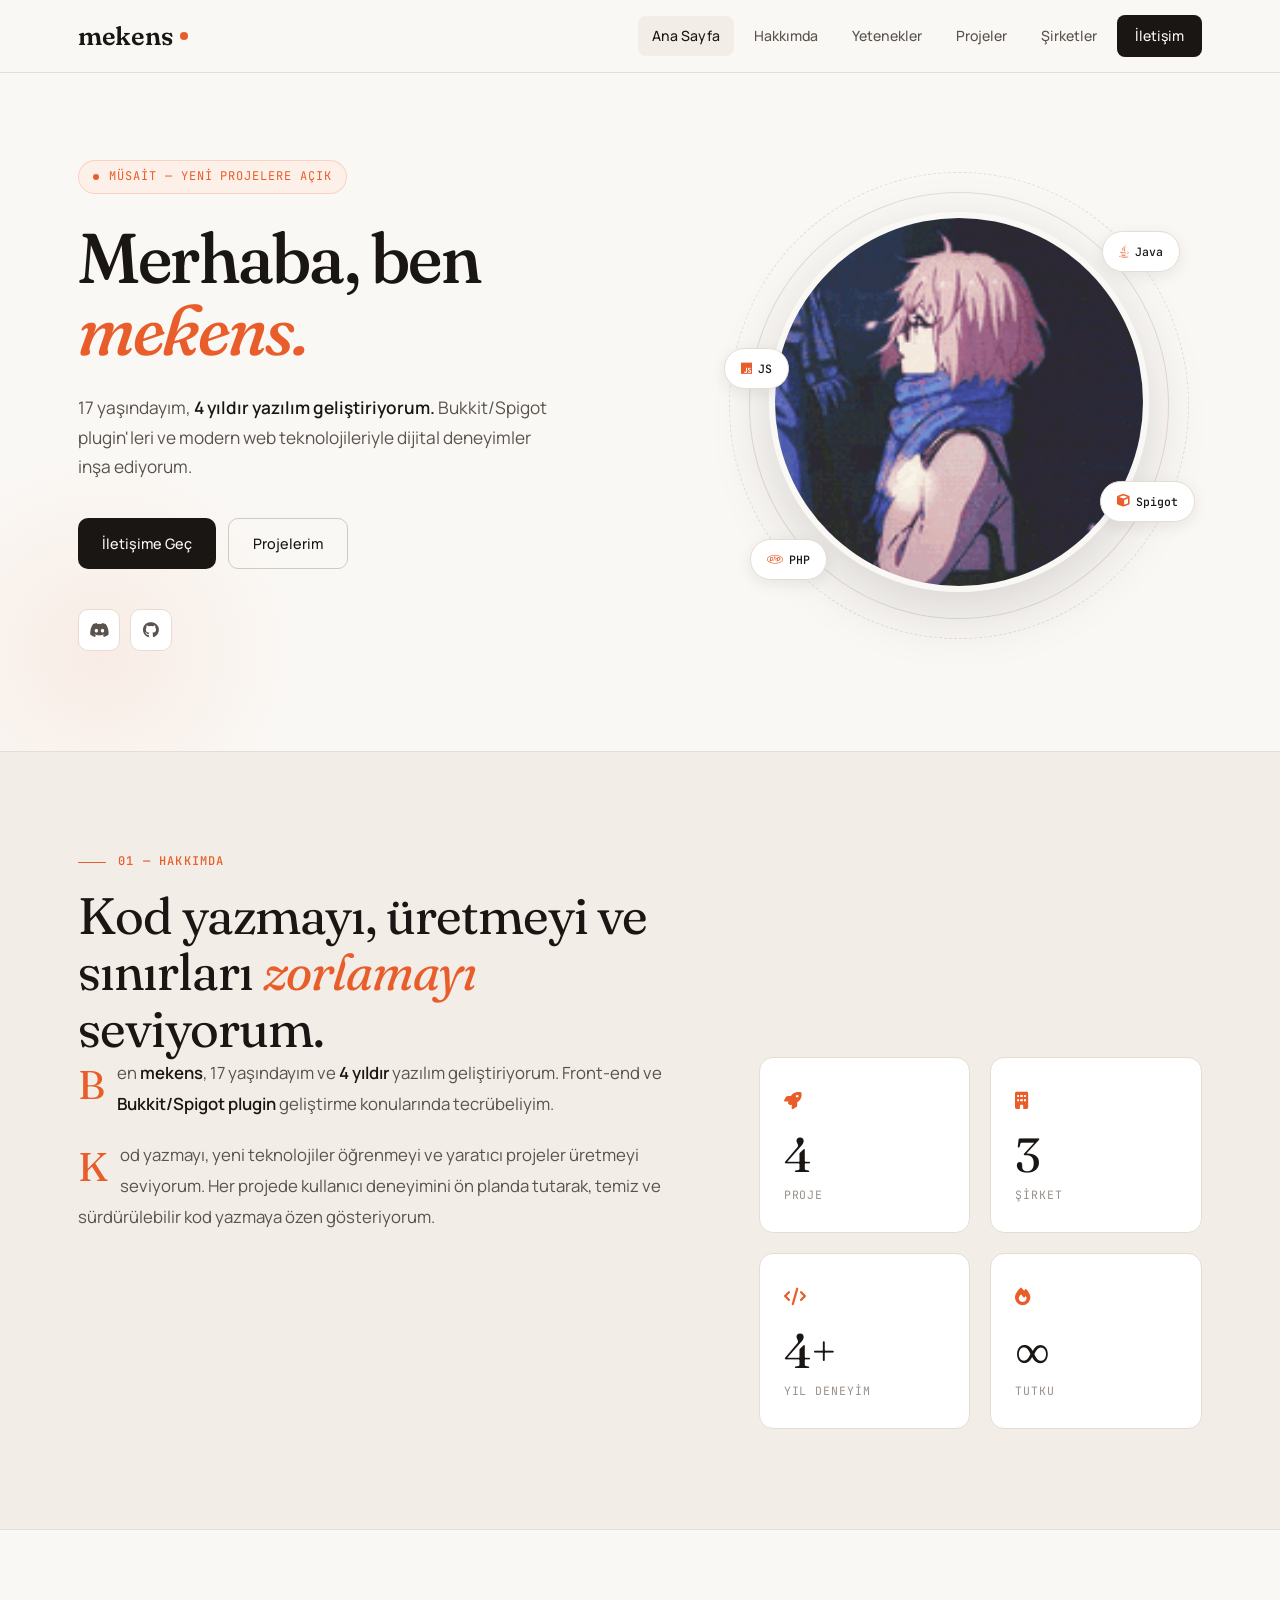
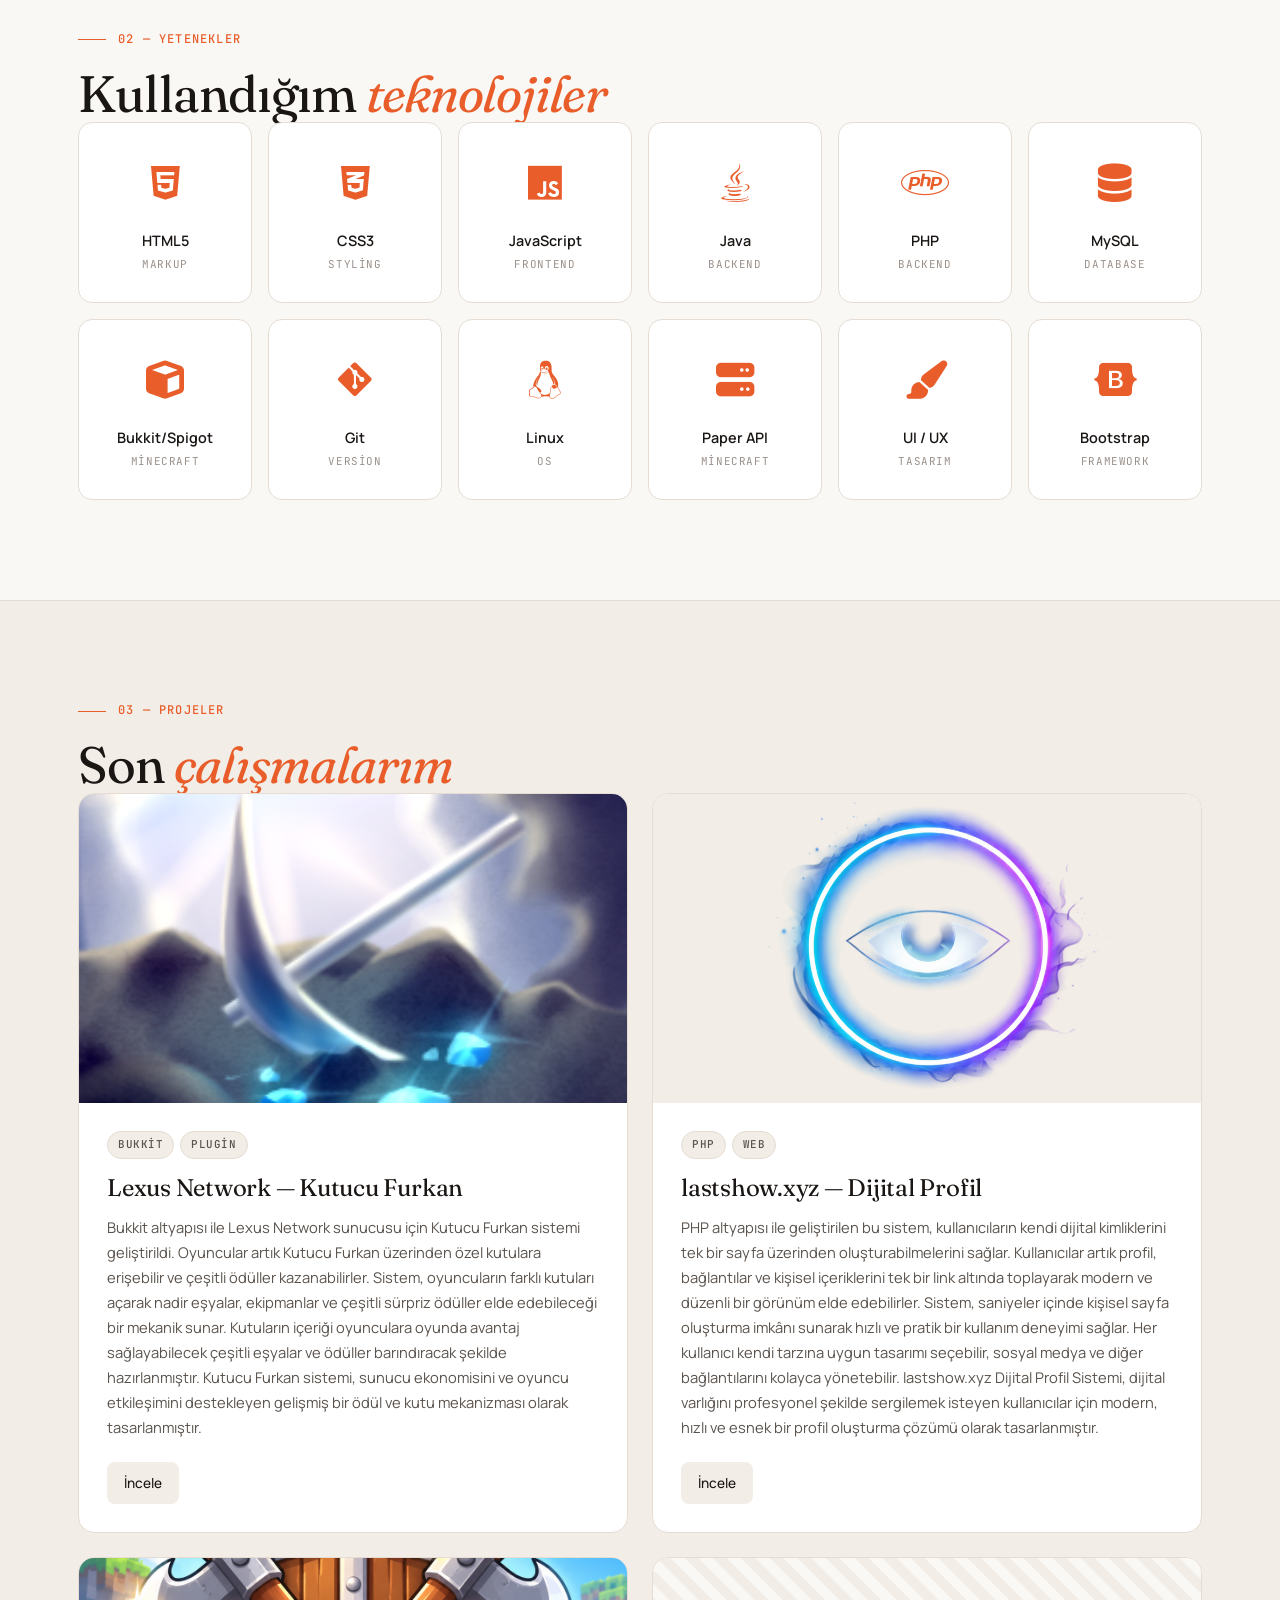
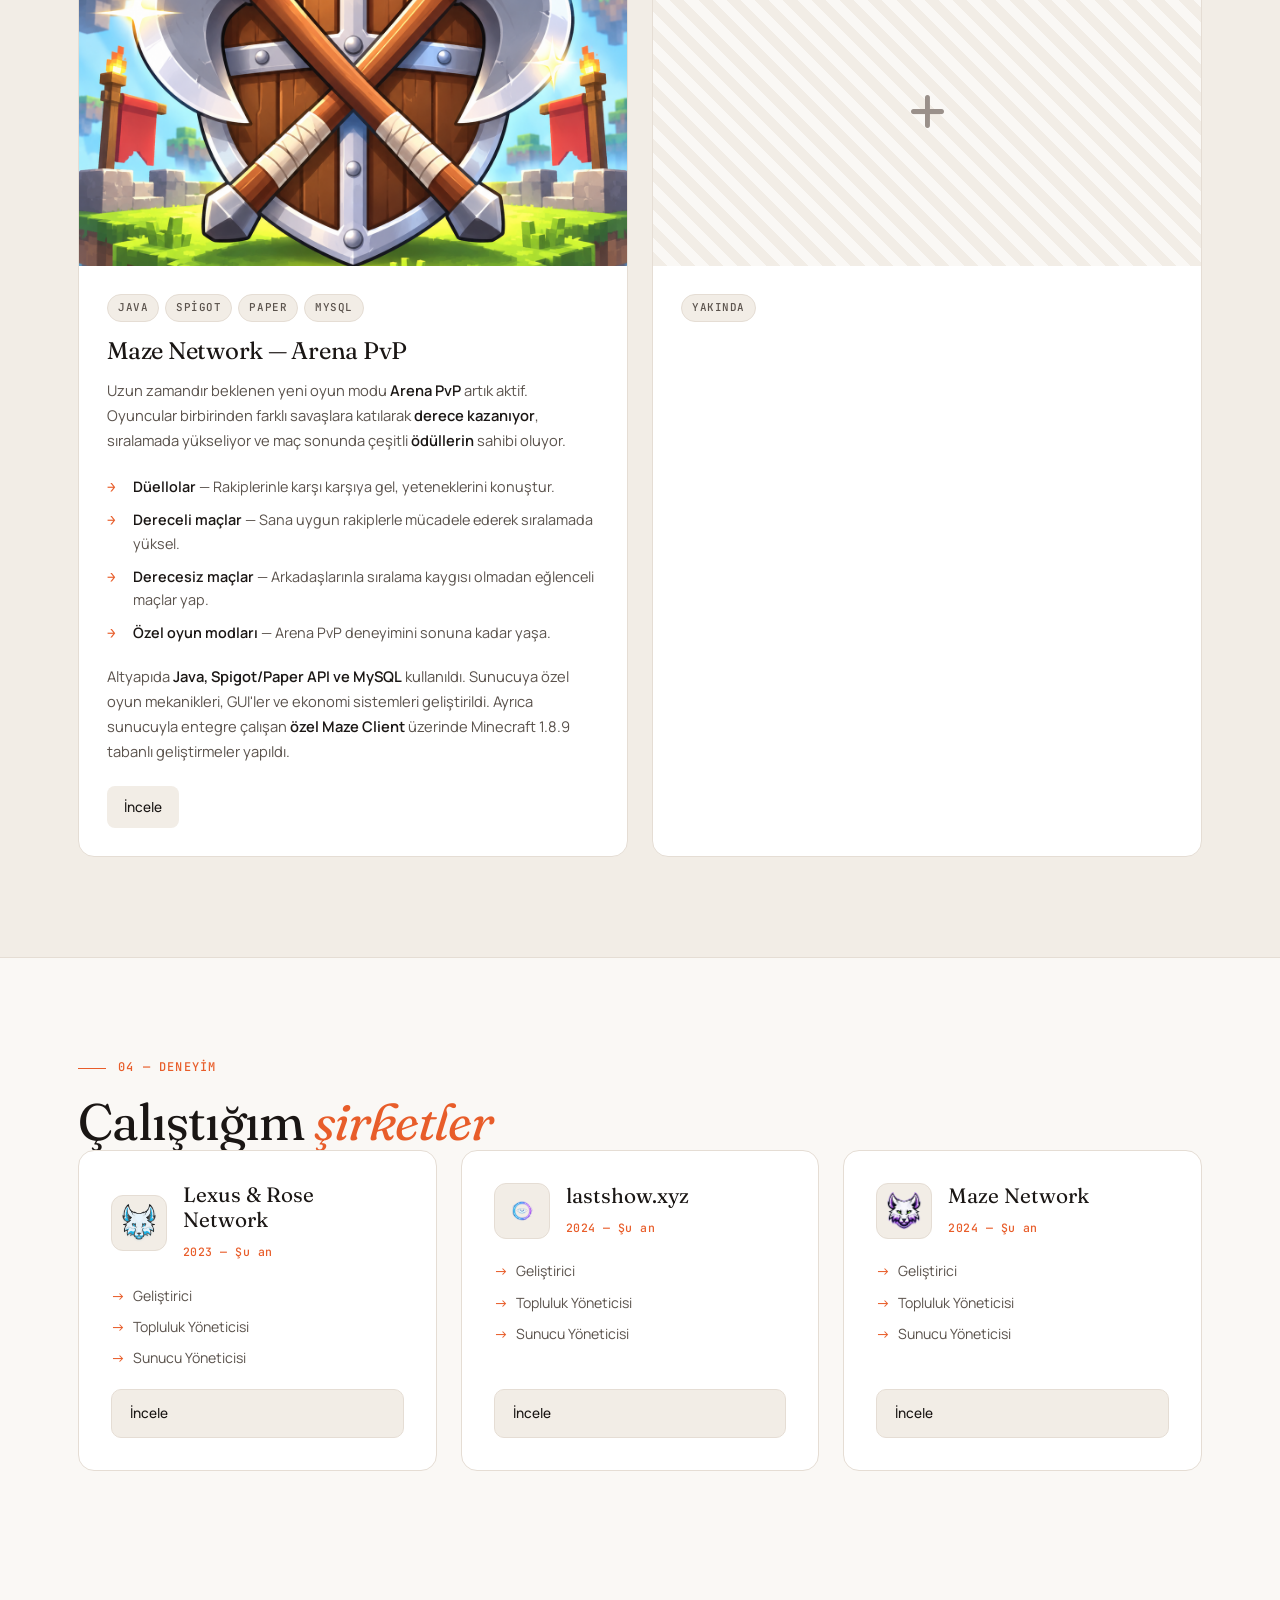
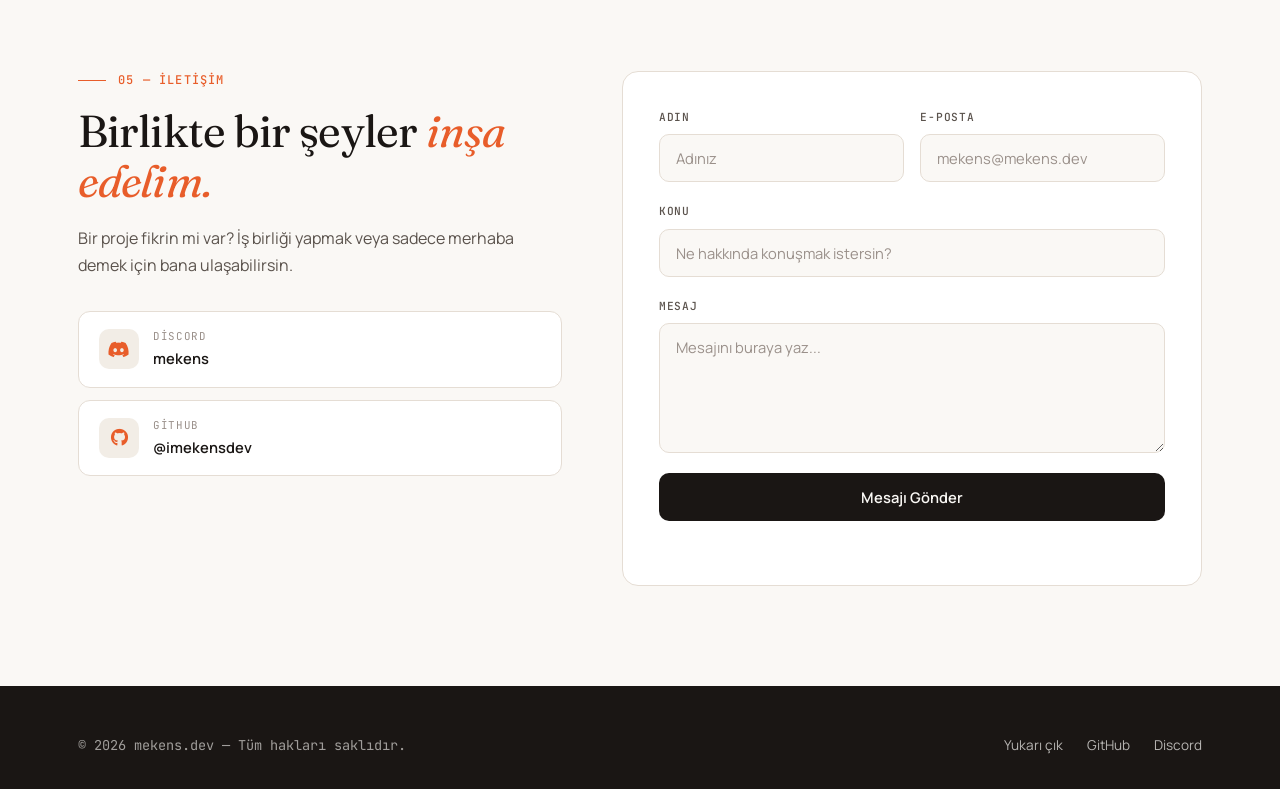
==== commit 7e453ce8: "Update index.html" ====
--- a/index.html
+++ b/index.html
@@ -447,7 +447,7 @@
     <div class="container footer-flex">
         <p>© 2026 mekens.dev — Tüm hakları saklıdır.</p>
         <div class="footer-links">
-            <a href="#home">Yukarı çık ↑</a>
+            <a href="#home">Yukarı çık</a>
             <a href="https://github.com/imekensdev" target="_blank">GitHub</a>
             <a href="https://discord.com/users/962366918805823518" target="_blank">Discord</a>
         </div>
--- a/style.css
+++ b/style.css
@@ -39,11 +39,13 @@
     padding: 0 28px;
 }
 
+/* ===== SCROLLBAR ===== */
 ::-webkit-scrollbar { width: 10px; }
 ::-webkit-scrollbar-track { background: var(--bg-alt); }
 ::-webkit-scrollbar-thumb { background: var(--line-2); border-radius: 10px; }
 ::-webkit-scrollbar-thumb:hover { background: var(--ink-3); }
 
+/* ===== NAVBAR ===== */
 .navbar {
     position: fixed;
     top: 0; left: 0; right: 0;
@@ -125,6 +127,7 @@
     transition: all .3s var(--ease);
 }
 
+/* ===== HERO ===== */
 .hero {
     padding: 160px 0 100px;
     position: relative;
@@ -178,17 +181,19 @@
     50% { opacity: .5; transform: scale(1.3); }
 }
 
+/* .hero-text h1 */
 .hero-text h1 {
     font-family: var(--serif);
     font-size: clamp(2.8rem, 5.5vw, 4.8rem);
-    font-weight: 500;
-    font-variation-settings: 'SOFT' 50, 'WONK' 1;
+    font-weight: 500;               /* 400 yerine 500 */
+    font-variation-settings: 'SOFT' 50, 'WONK' 1;  /* Fraunces karakteri */
     line-height: 1.02;
     letter-spacing: -.025em;
     color: var(--ink);
     margin-bottom: 28px;
 }
 
+/* .section-head h2 */
 .section-head h2 {
     font-family: var(--serif);
     font-size: clamp(2.2rem, 4vw, 3.2rem);
@@ -200,6 +205,7 @@
     max-width: 640px;
 }
 
+/* .logo */
 .logo {
     font-family: var(--serif);
     font-size: 1.6rem;
@@ -289,6 +295,7 @@
     font-size: .82rem;
 }
 
+/* ===== HERO IMAGE ===== */
 .hero-visual {
     position: relative;
     display: flex;
@@ -368,6 +375,7 @@
     50% { transform: translateY(-10px); }
 }
 
+/* ===== SOCIAL ===== */
 .social-links {
     display: flex;
     gap: 10px;
@@ -393,6 +401,7 @@
     transform: translateY(-3px);
 }
 
+/* ===== SECTION HEAD ===== */
 section {
     padding: 100px 0;
     position: relative;
@@ -418,6 +427,7 @@
     background: var(--accent);
 }
 
+/* Project features list */
 .project-features {
     list-style: none;
     margin: 0 0 20px 0;
@@ -465,6 +475,7 @@
     color: var(--accent);
 }
 
+/* ===== ABOUT ===== */
 .about {
     background: var(--bg-alt);
     border-top: 1px solid var(--line);
@@ -560,6 +571,7 @@
     letter-spacing: .08em;
 }
 
+/* ===== SKILLS ===== */
 .skills-grid {
     display: grid;
     grid-template-columns: repeat(auto-fill, minmax(160px, 1fr));
@@ -630,6 +642,7 @@
     z-index: 1;
 }
 
+/* ===== PROJECTS ===== */
 .projects {
     background: var(--bg-alt);
     border-top: 1px solid var(--line);
@@ -771,6 +784,7 @@
     font-size: .75rem;
 }
 
+/* ===== COMPANIES ===== */
 .companies-grid {
     display: grid;
     grid-template-columns: repeat(auto-fit, minmax(320px, 1fr));
@@ -907,6 +921,7 @@
     transform: translateX(4px);
 }
 
+/* ===== CONTACT ===== */
 .contact-grid {
     display: grid;
     grid-template-columns: 1fr 1.2fr;
@@ -1109,6 +1124,7 @@
     border: 1px solid rgba(232, 93, 42, .3);
 }
 
+/* ===== FOOTER ===== */
 .footer {
     background: var(--ink);
     color: var(--bg);
@@ -1145,6 +1161,7 @@
     color: var(--accent);
 }
 
+/* ===== LOADER ===== */
 #loader {
     position: fixed;
     inset: 0;
@@ -1205,6 +1222,7 @@
     letter-spacing: .1em;
 }
 
+/* ===== REVEAL ===== */
 .reveal {
     opacity: 0;
     transform: translateY(24px);
@@ -1216,6 +1234,7 @@
     transform: none;
 }
 
+/* ===== RESPONSIVE ===== */
 @media (max-width: 1024px) {
     .hero-flex { grid-template-columns: 1fr; gap: 60px; text-align: center; }
     .hero-text { display: flex; flex-direction: column; align-items: center; }
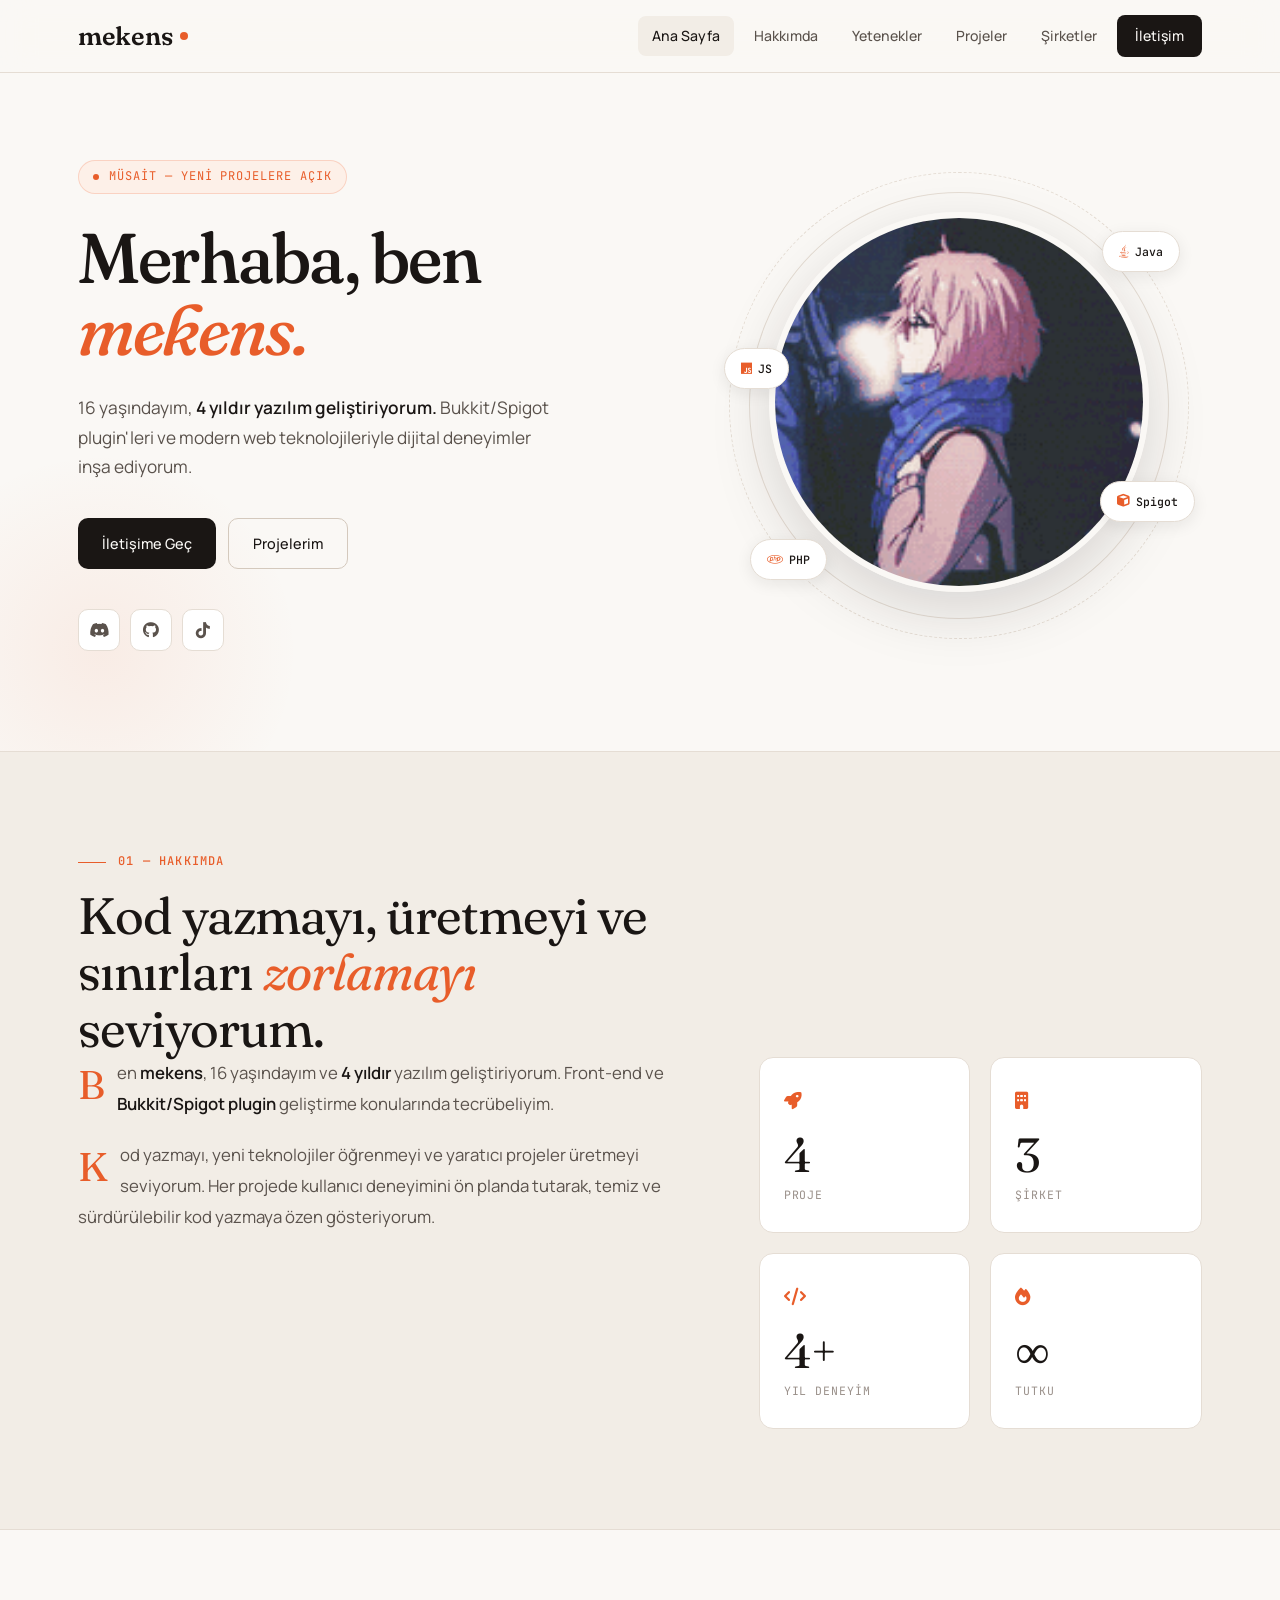
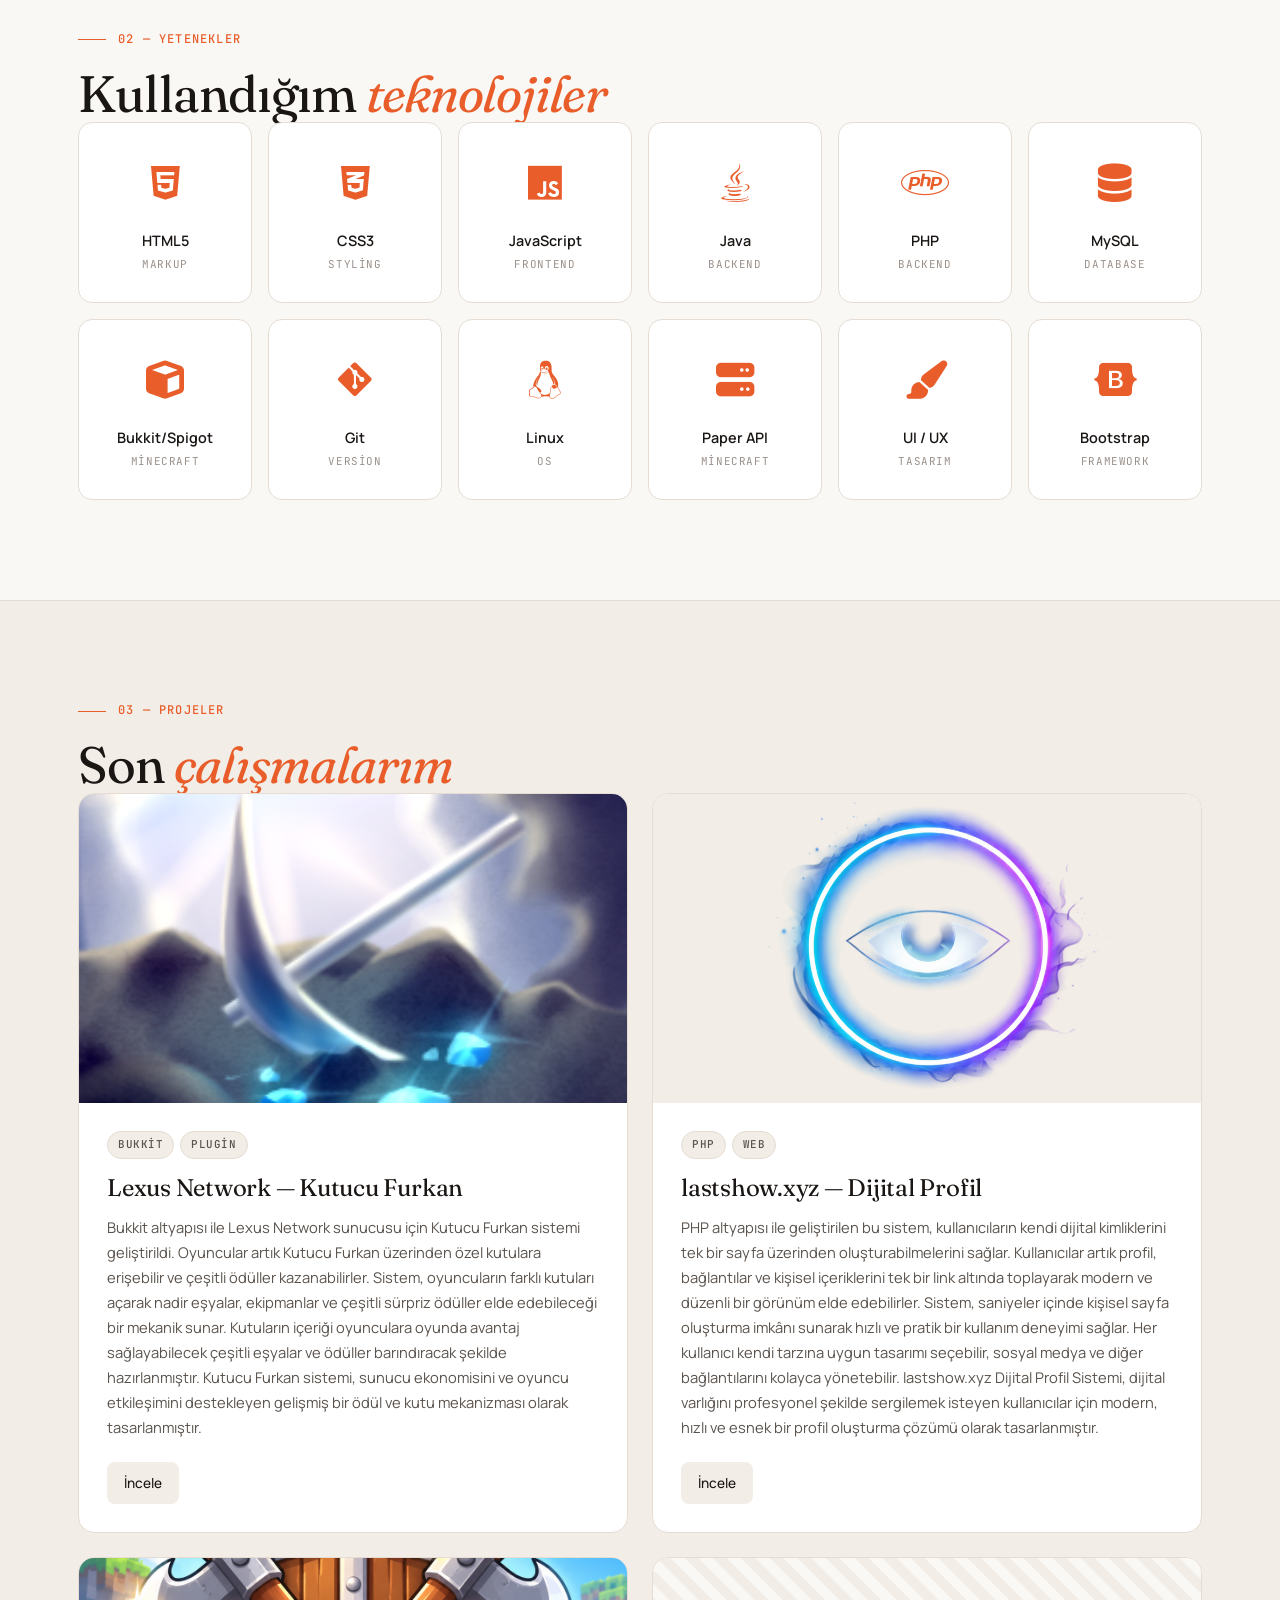
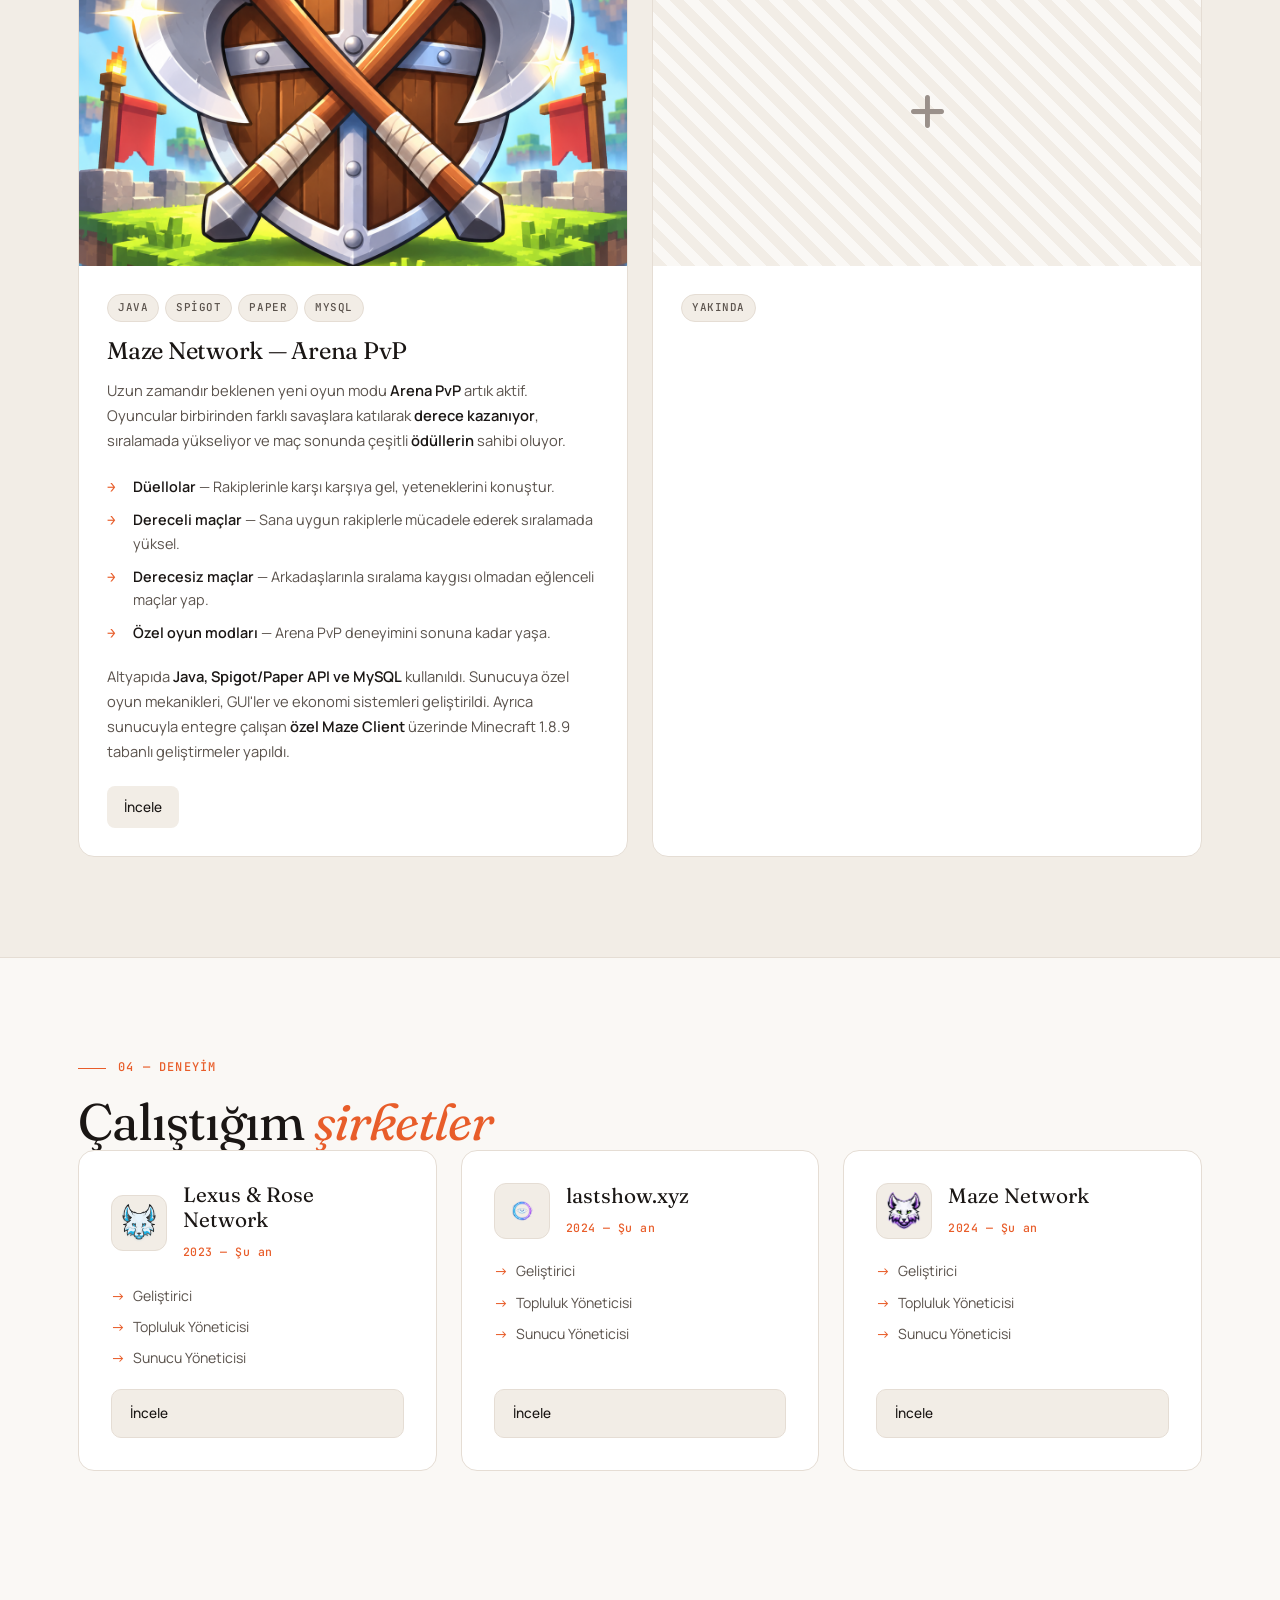
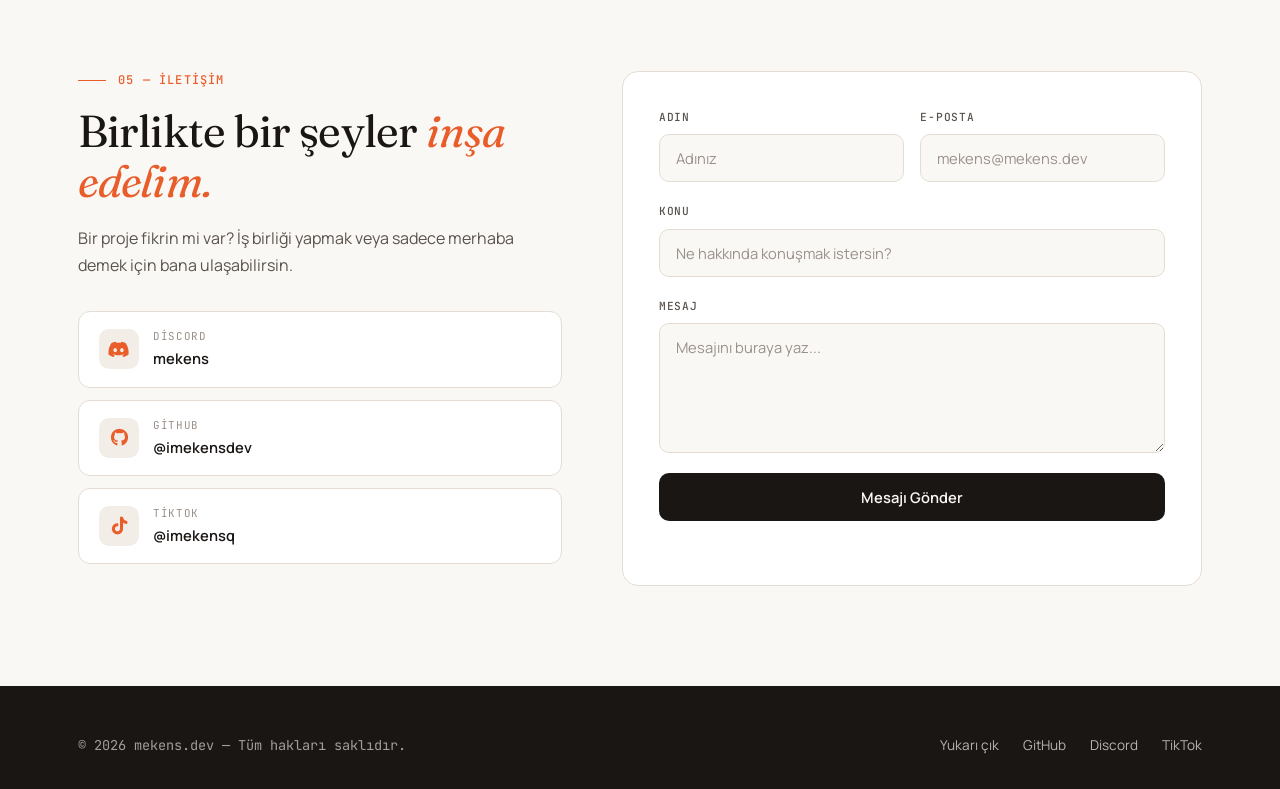
==== commit 4ee69001: "Update index.html" ====
--- a/index.html
+++ b/index.html
@@ -44,7 +44,7 @@
             <div class="hero-eyebrow">Müsait — Yeni projelere açık</div>
             <h1>Merhaba, ben <em>mekens.</em></h1>
             <p>
-                17 yaşındayım, <strong>4 yıldır yazılım geliştiriyorum.</strong> 
+                16 yaşındayım, <strong>4 yıldır yazılım geliştiriyorum.</strong> 
                 Bukkit/Spigot plugin'leri ve modern web teknolojileriyle 
                 dijital deneyimler inşa ediyorum.
             </p>
@@ -55,6 +55,7 @@
             <div class="social-links">
                 <a href="https://discord.com/users/962366918805823518" target="_blank" title="Discord"><i class="fab fa-discord"></i></a>
                 <a href="https://github.com/imekensdev" target="_blank" title="GitHub"><i class="fab fa-github"></i></a>
+                <a href="tiktok.com/@imekensq" target="_blank" title="TikTok"><i class="fab fa-tiktok"></i></a>
             </div>
         </div>
         <div class="hero-visual reveal">
@@ -81,7 +82,7 @@
         <div class="about-grid">
             <div class="about-text reveal">
                 <p>
-                    Ben <strong>mekens</strong>, 17 yaşındayım ve <strong>4 yıldır</strong> yazılım geliştiriyorum. 
+                    Ben <strong>mekens</strong>, 16 yaşındayım ve <strong>4 yıldır</strong> yazılım geliştiriyorum. 
                     Front-end ve <strong>Bukkit/Spigot plugin</strong> geliştirme konularında tecrübeliyim.
                 </p>
                 <p>
@@ -414,6 +415,13 @@
                             <span class="ci-value">@imekensdev</span>
                         </div>
                     </a>
+                    <a href="https://www.tiktok.com/@imekensq" target="_blank" class="contact-info-item">
+                        <div class="ci-icon"><i class="fab fa-tiktok"></i></div>
+                        <div class="ci-text">
+                            <span class="ci-label">TikTok</span>
+                            <span class="ci-value">@imekensq</span>
+                        </div>
+                    </a>
                 </div>
             </div>
 
@@ -450,6 +458,7 @@
             <a href="#home">Yukarı çık</a>
             <a href="https://github.com/imekensdev" target="_blank">GitHub</a>
             <a href="https://discord.com/users/962366918805823518" target="_blank">Discord</a>
+            <a href="tiktok.com/@imekensq" target="_blank">TikTok</a>
         </div>
     </div>
 </footer>
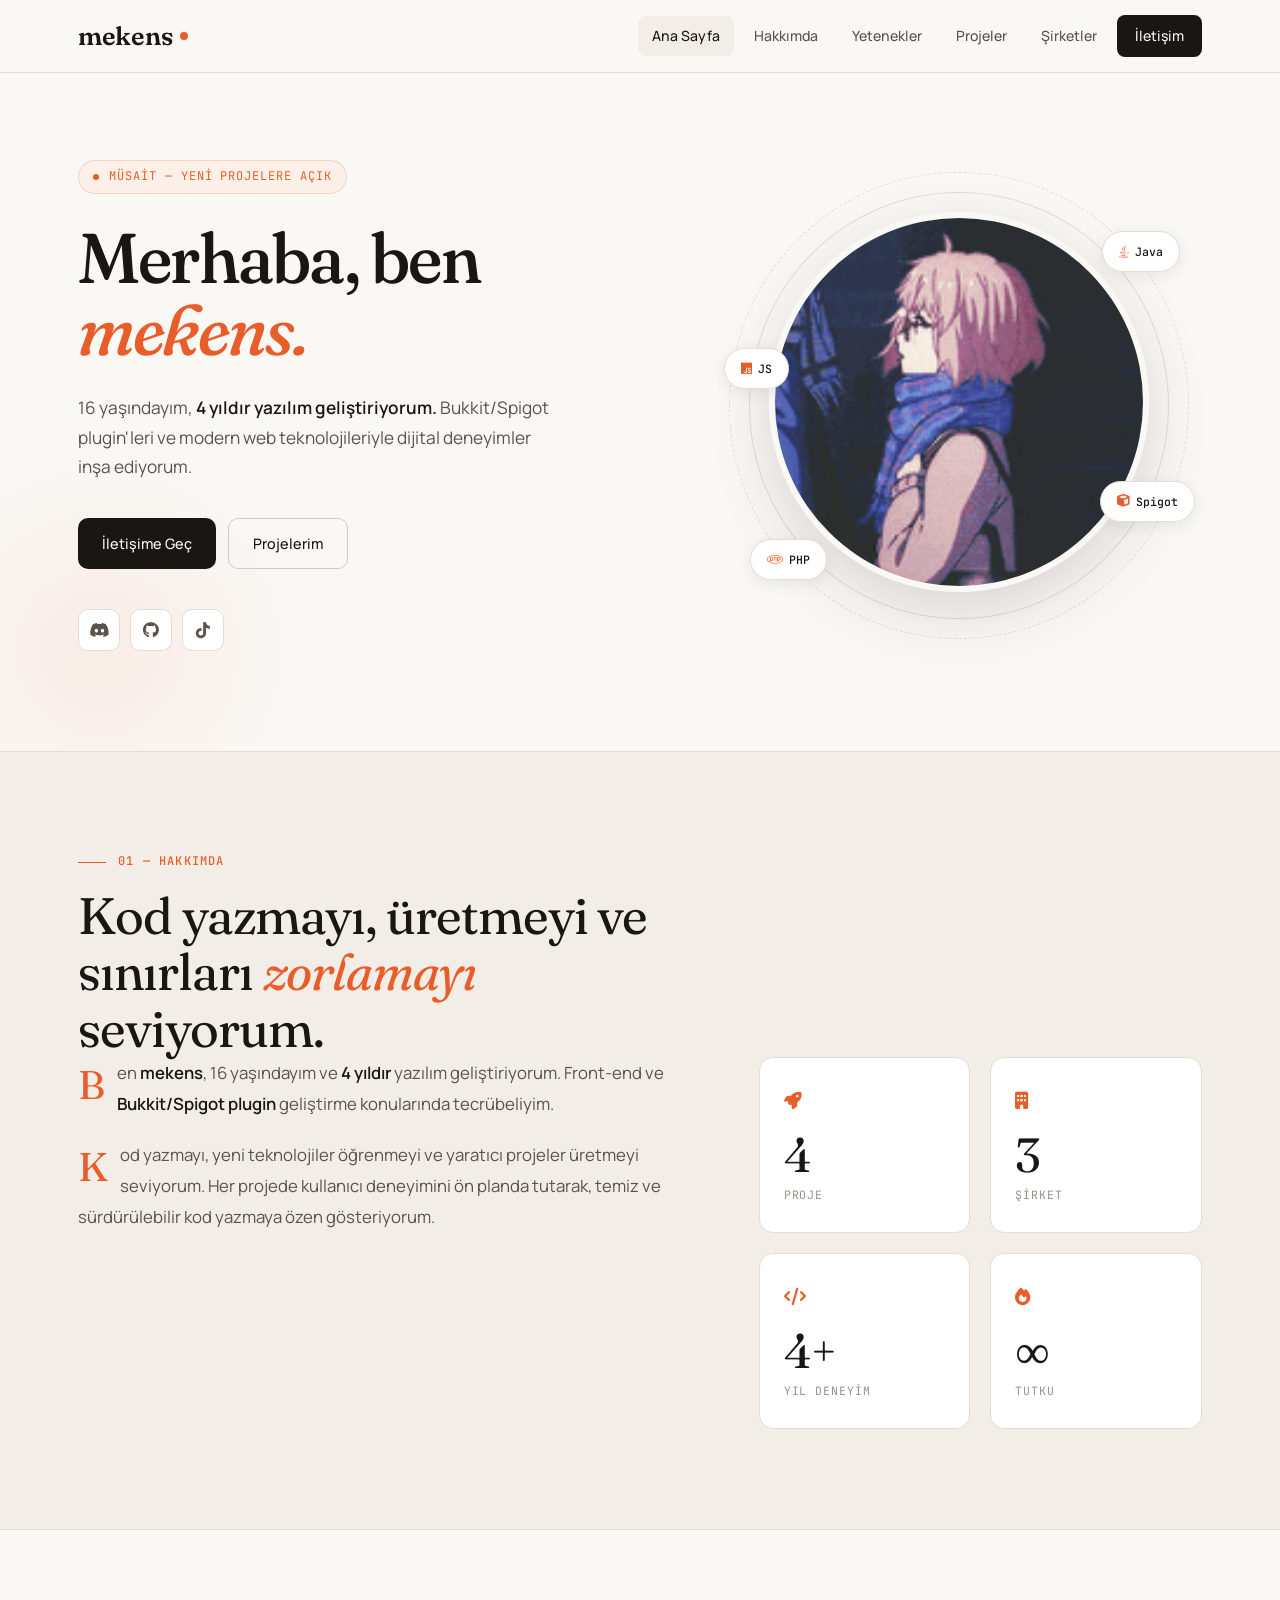
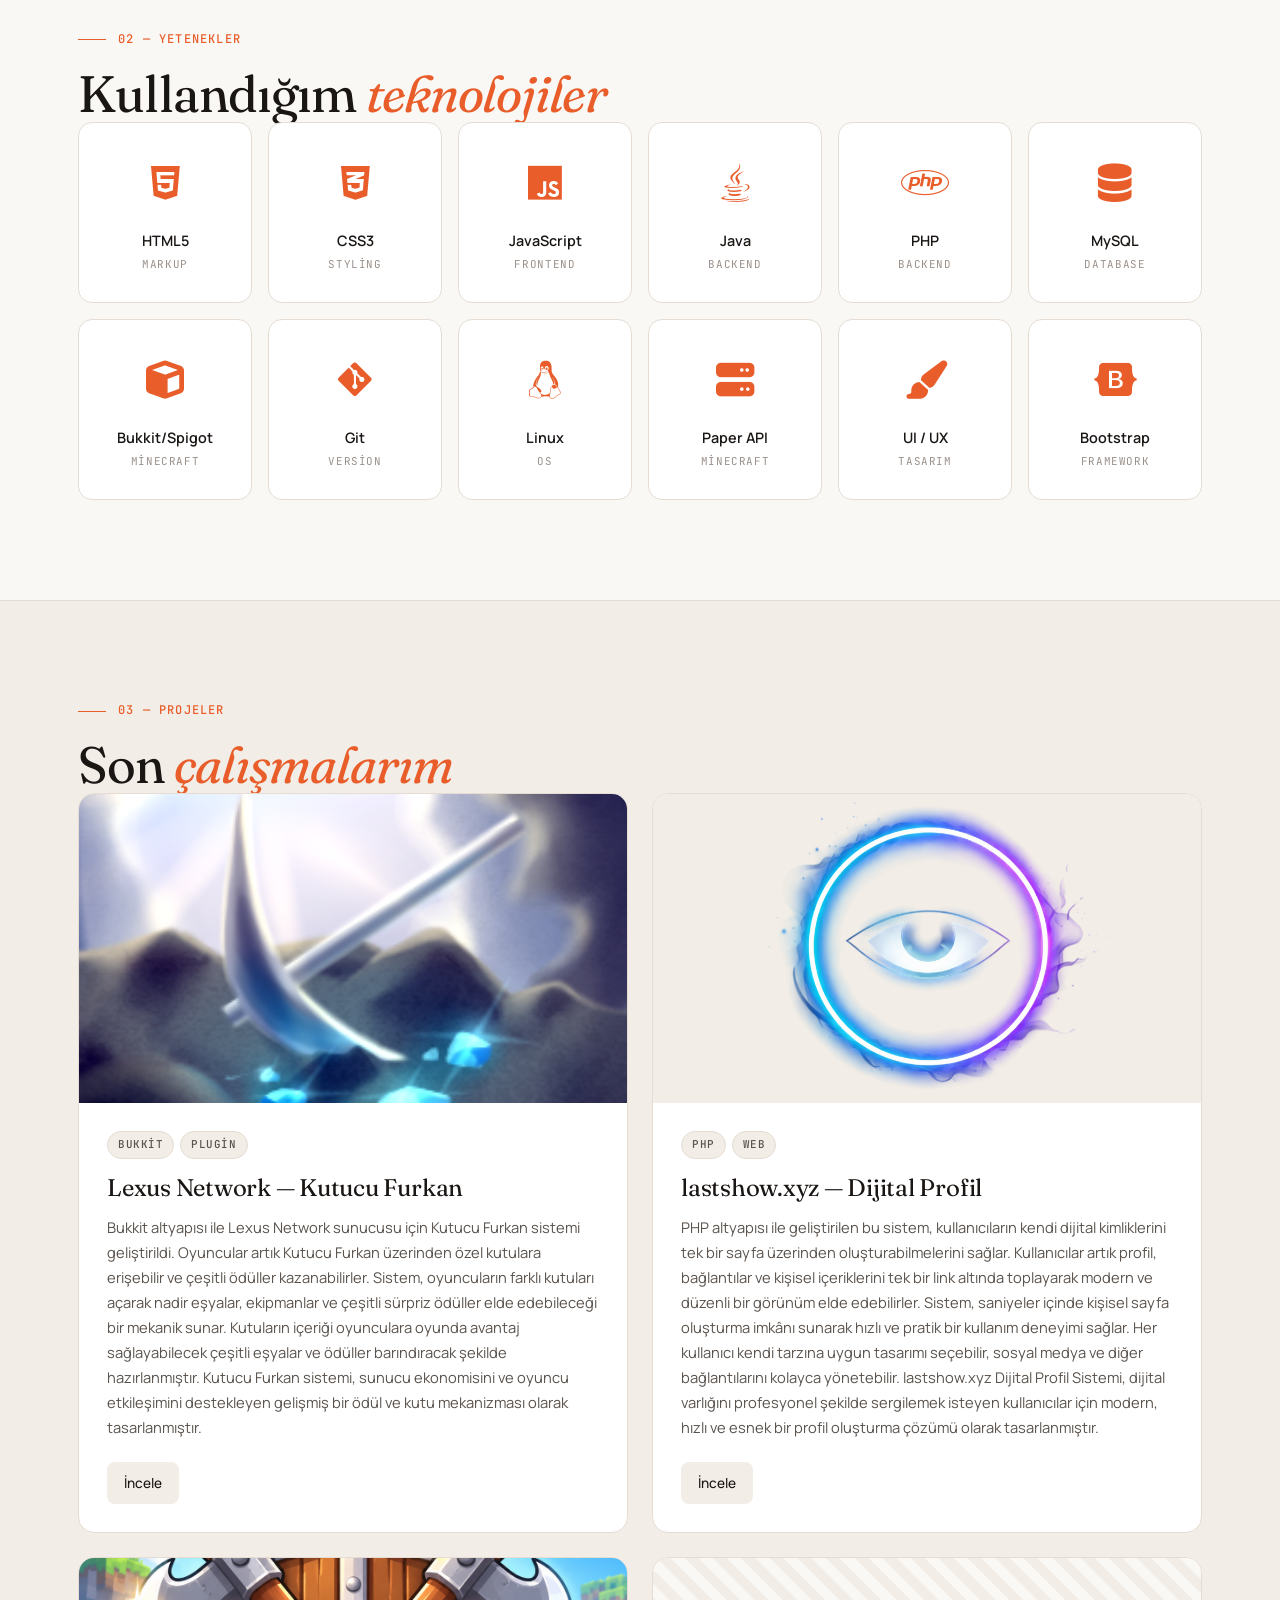
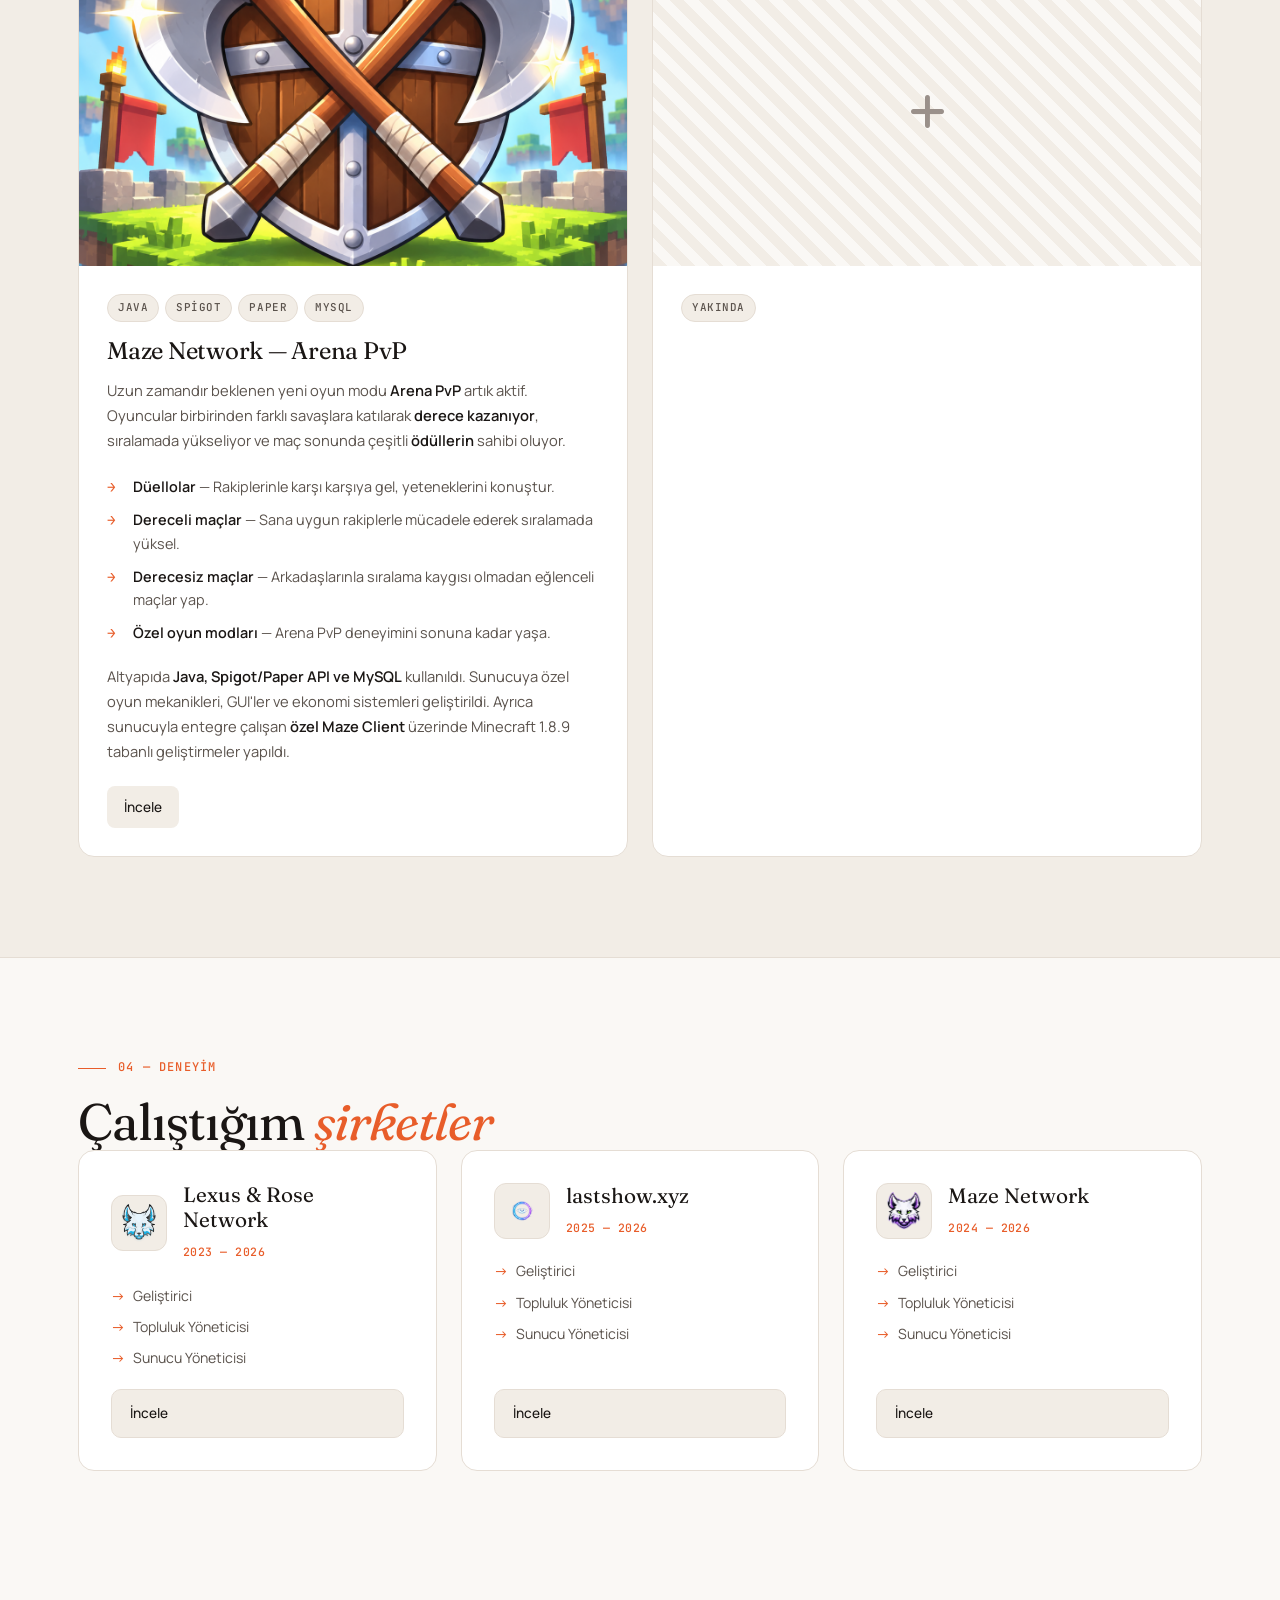
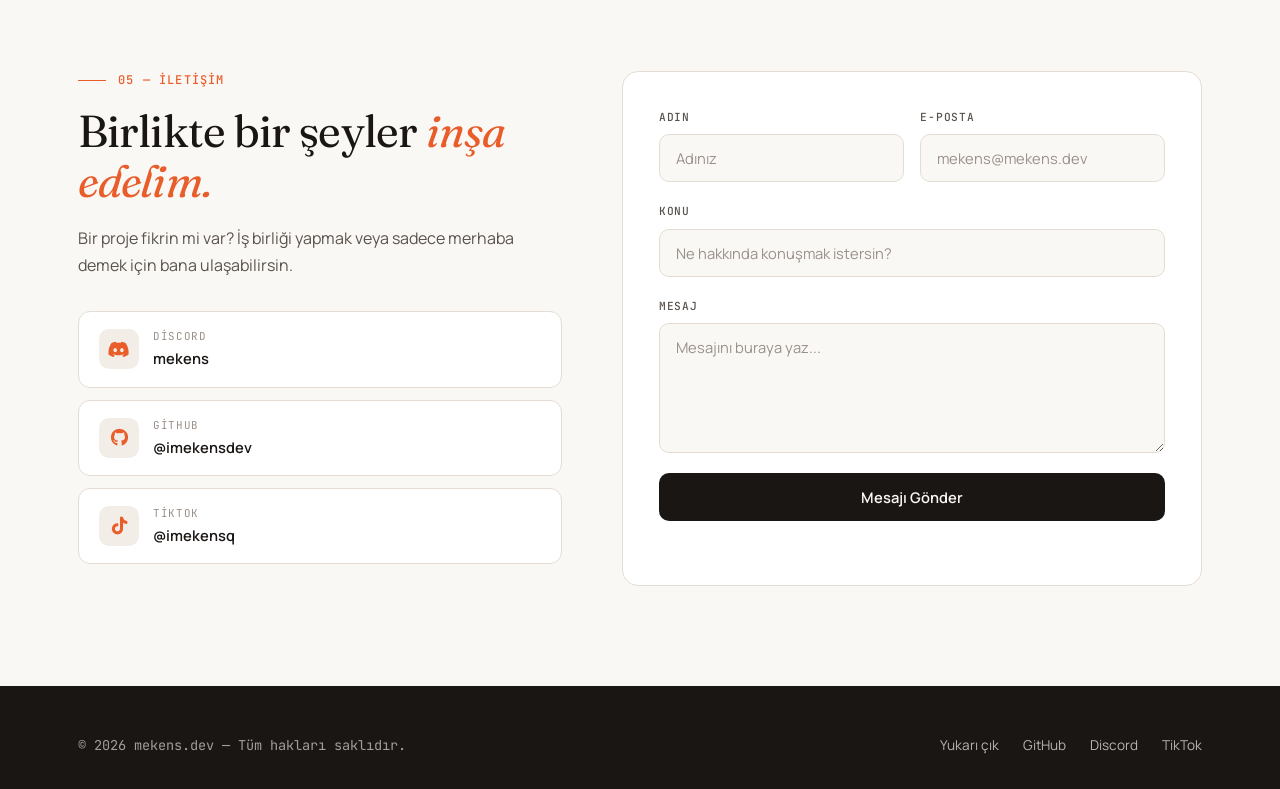
==== commit d1c9bf0f: "Update company periods in index.html" ====
--- a/index.html
+++ b/index.html
@@ -335,7 +335,7 @@
                     </div>
                     <div class="company-info">
                         <h3>Lexus & Rose Network</h3>
-                        <span class="company-period">2023 — Şu an</span>
+                        <span class="company-period">2023 — 2026</span>
                     </div>
                 </div>
                 <ul class="company-roles">
@@ -355,7 +355,7 @@
                     </div>
                     <div class="company-info">
                         <h3>lastshow.xyz</h3>
-                        <span class="company-period">2024 — Şu an</span>
+                        <span class="company-period">2025 — 2026</span>
                     </div>
                 </div>
                 <ul class="company-roles">
@@ -375,7 +375,7 @@
                     </div>
                     <div class="company-info">
                         <h3>Maze Network</h3>
-                        <span class="company-period">2024 — Şu an</span>
+                        <span class="company-period">2024 — 2026</span>
                     </div>
                 </div>
                 <ul class="company-roles">
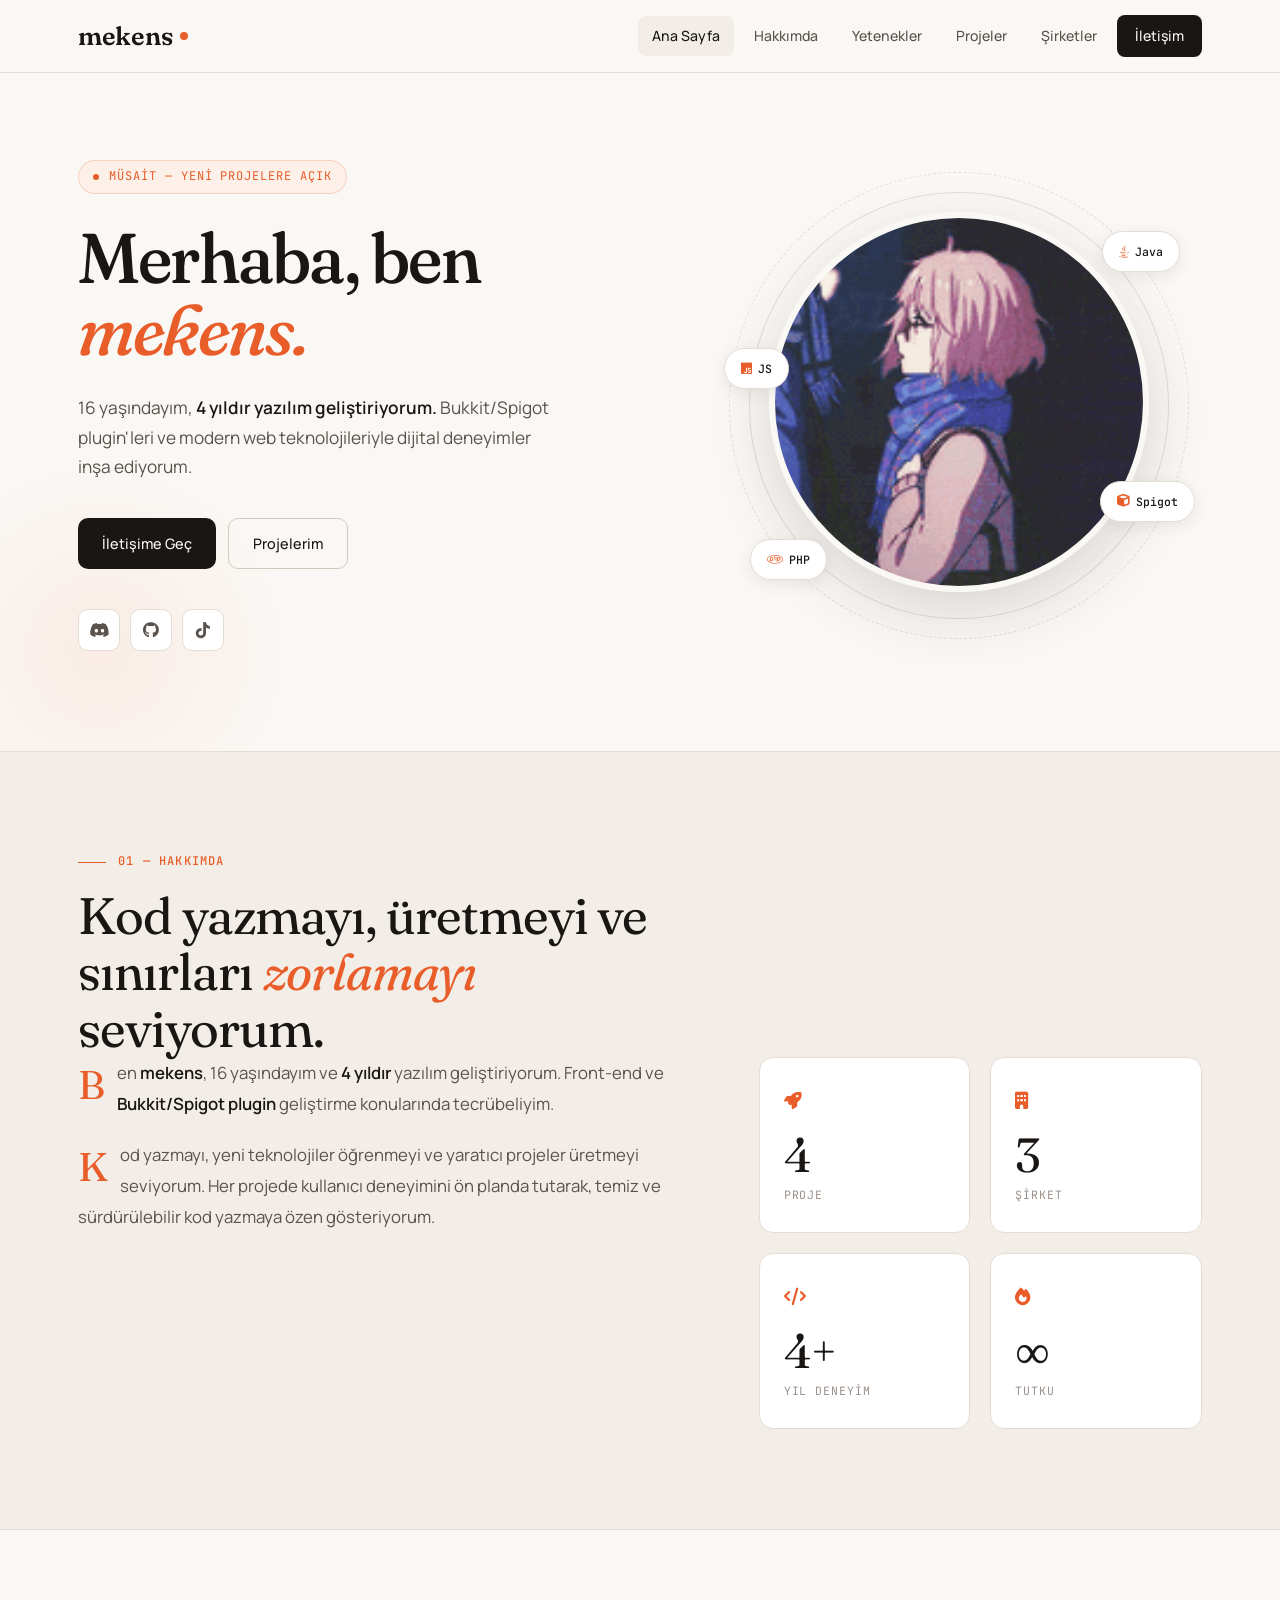
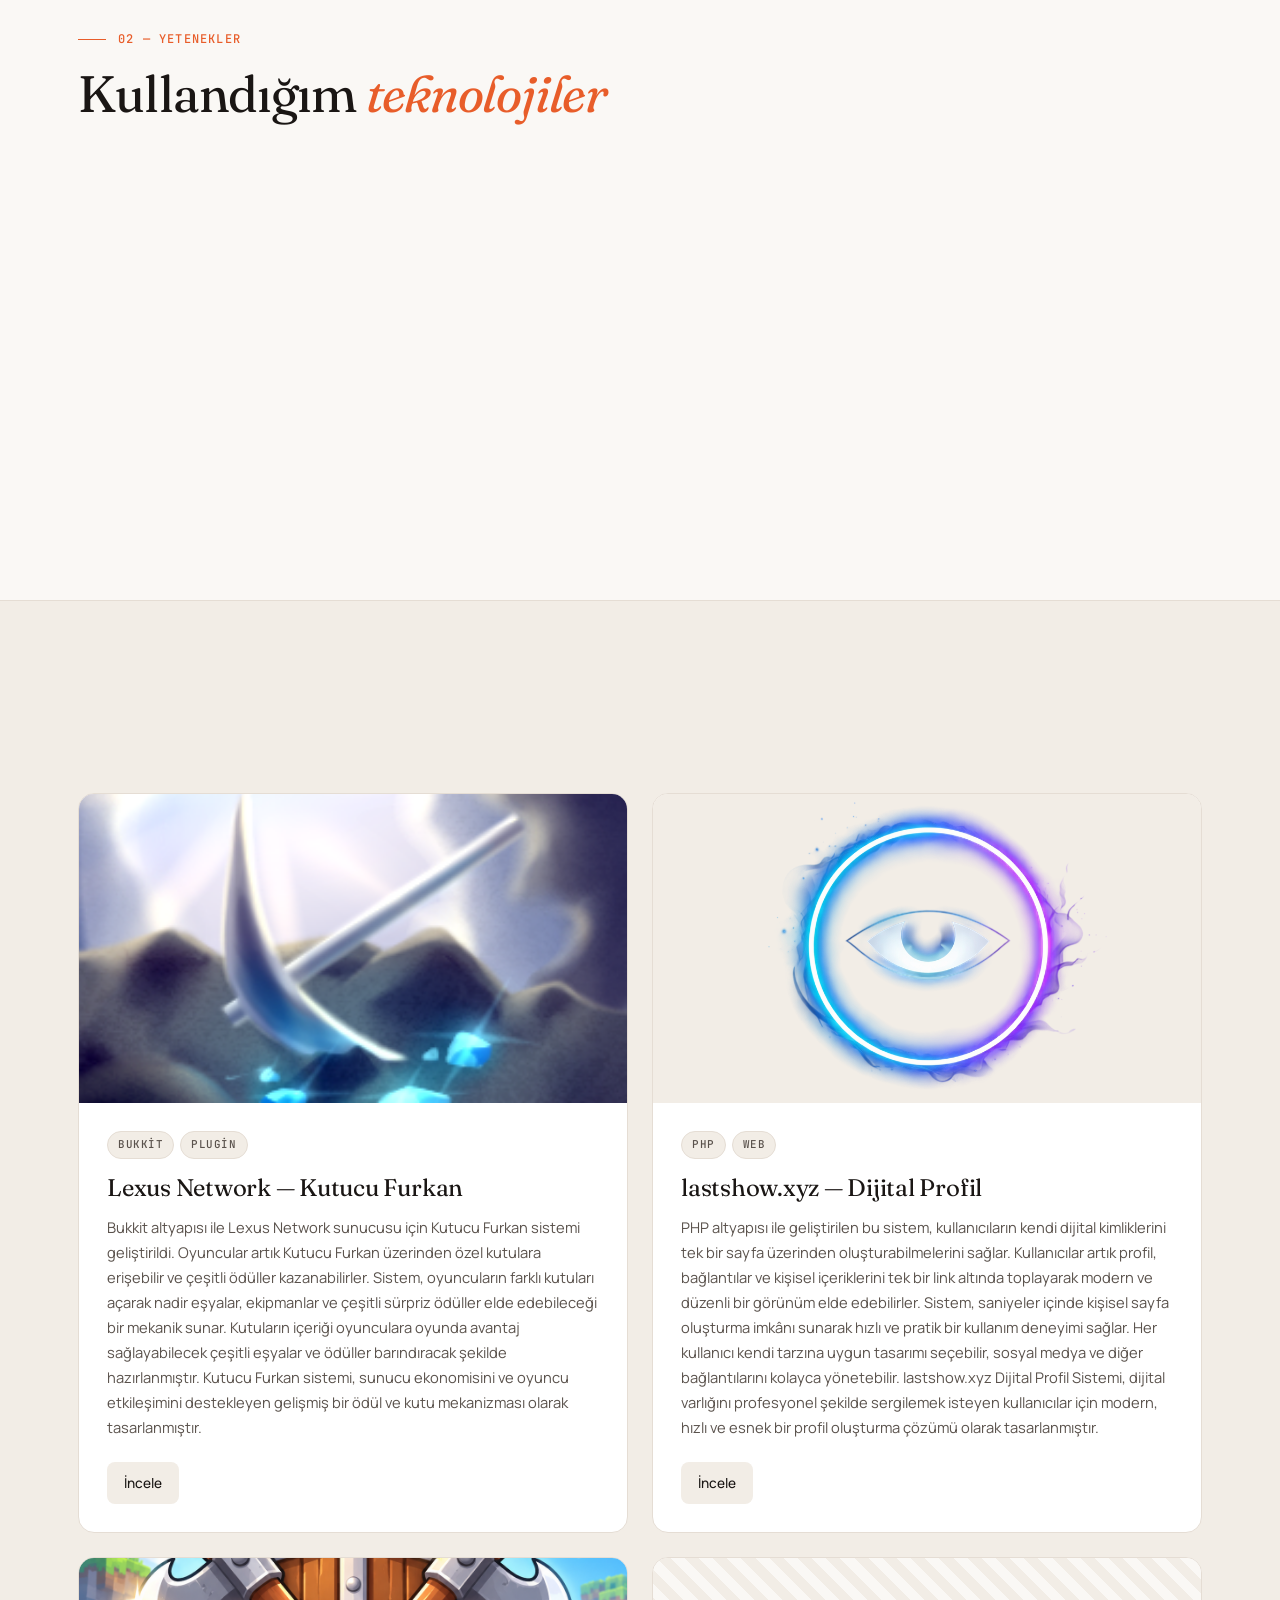
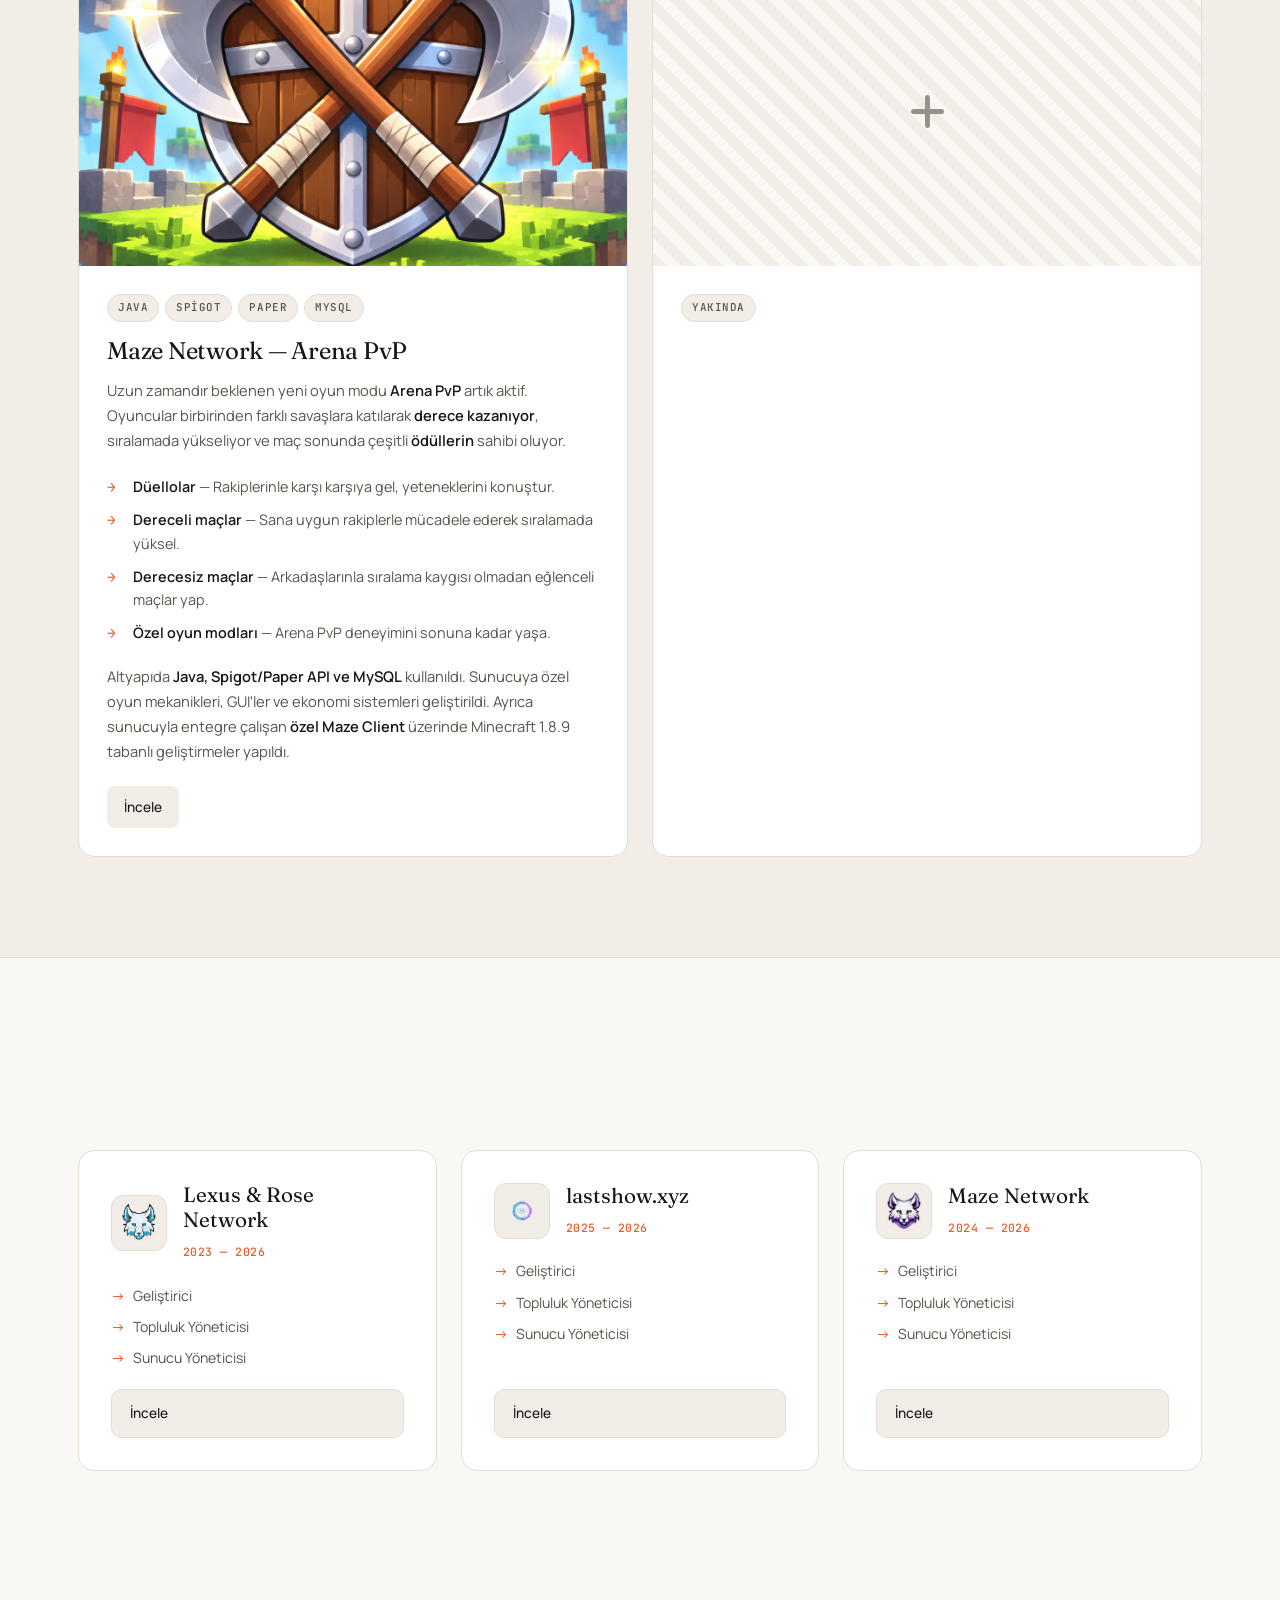
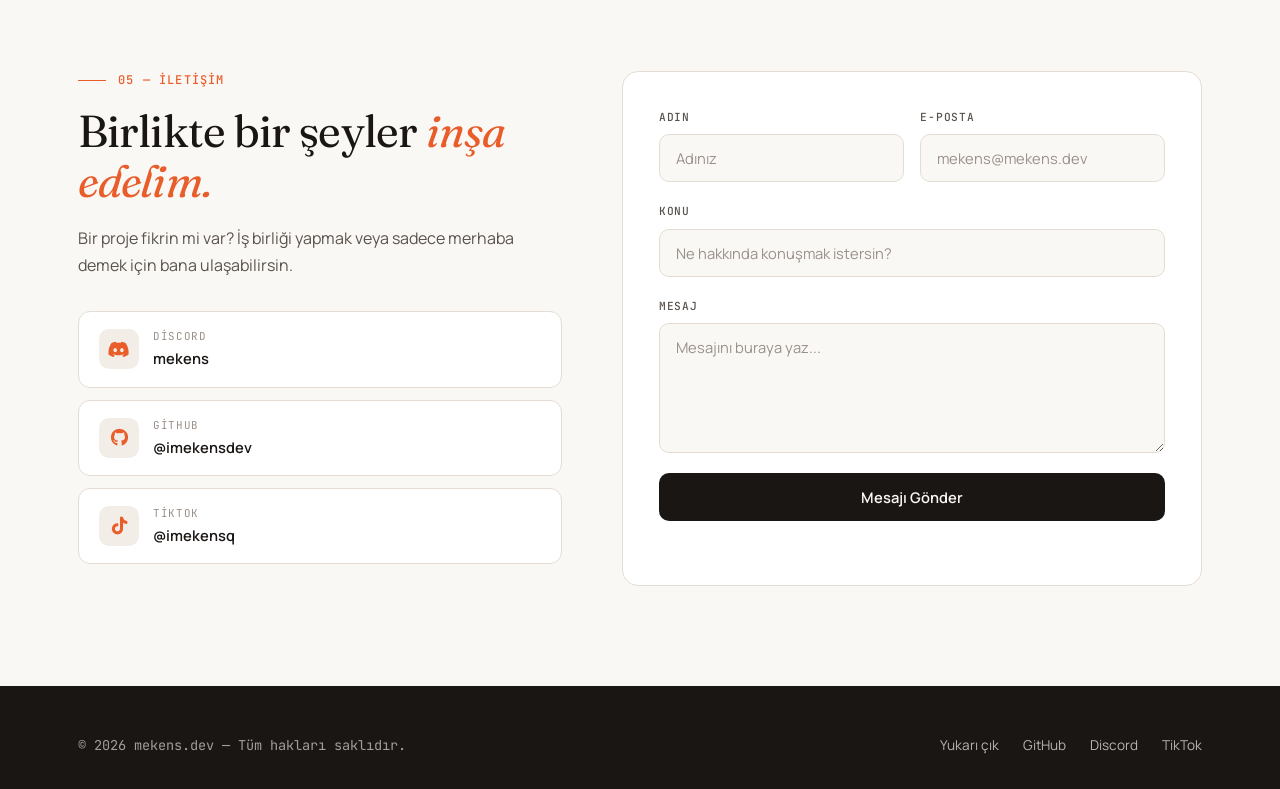
==== commit fa328ffd: "Update index.html" ====
--- a/index.html
+++ b/index.html
@@ -55,7 +55,7 @@
             <div class="social-links">
                 <a href="https://discord.com/users/962366918805823518" target="_blank" title="Discord"><i class="fab fa-discord"></i></a>
                 <a href="https://github.com/imekensdev" target="_blank" title="GitHub"><i class="fab fa-github"></i></a>
-                <a href="tiktok.com/@imekensq" target="_blank" title="TikTok"><i class="fab fa-tiktok"></i></a>
+                <a href="https://tiktok.com/@imekensq" target="_blank" title="TikTok"><i class="fab fa-tiktok"></i></a>
             </div>
         </div>
         <div class="hero-visual reveal">
@@ -458,7 +458,7 @@
             <a href="#home">Yukarı çık</a>
             <a href="https://github.com/imekensdev" target="_blank">GitHub</a>
             <a href="https://discord.com/users/962366918805823518" target="_blank">Discord</a>
-            <a href="tiktok.com/@imekensq" target="_blank">TikTok</a>
+            <a href="https://tiktok.com/@imekensq" target="_blank">TikTok</a>
         </div>
     </div>
 </footer>
